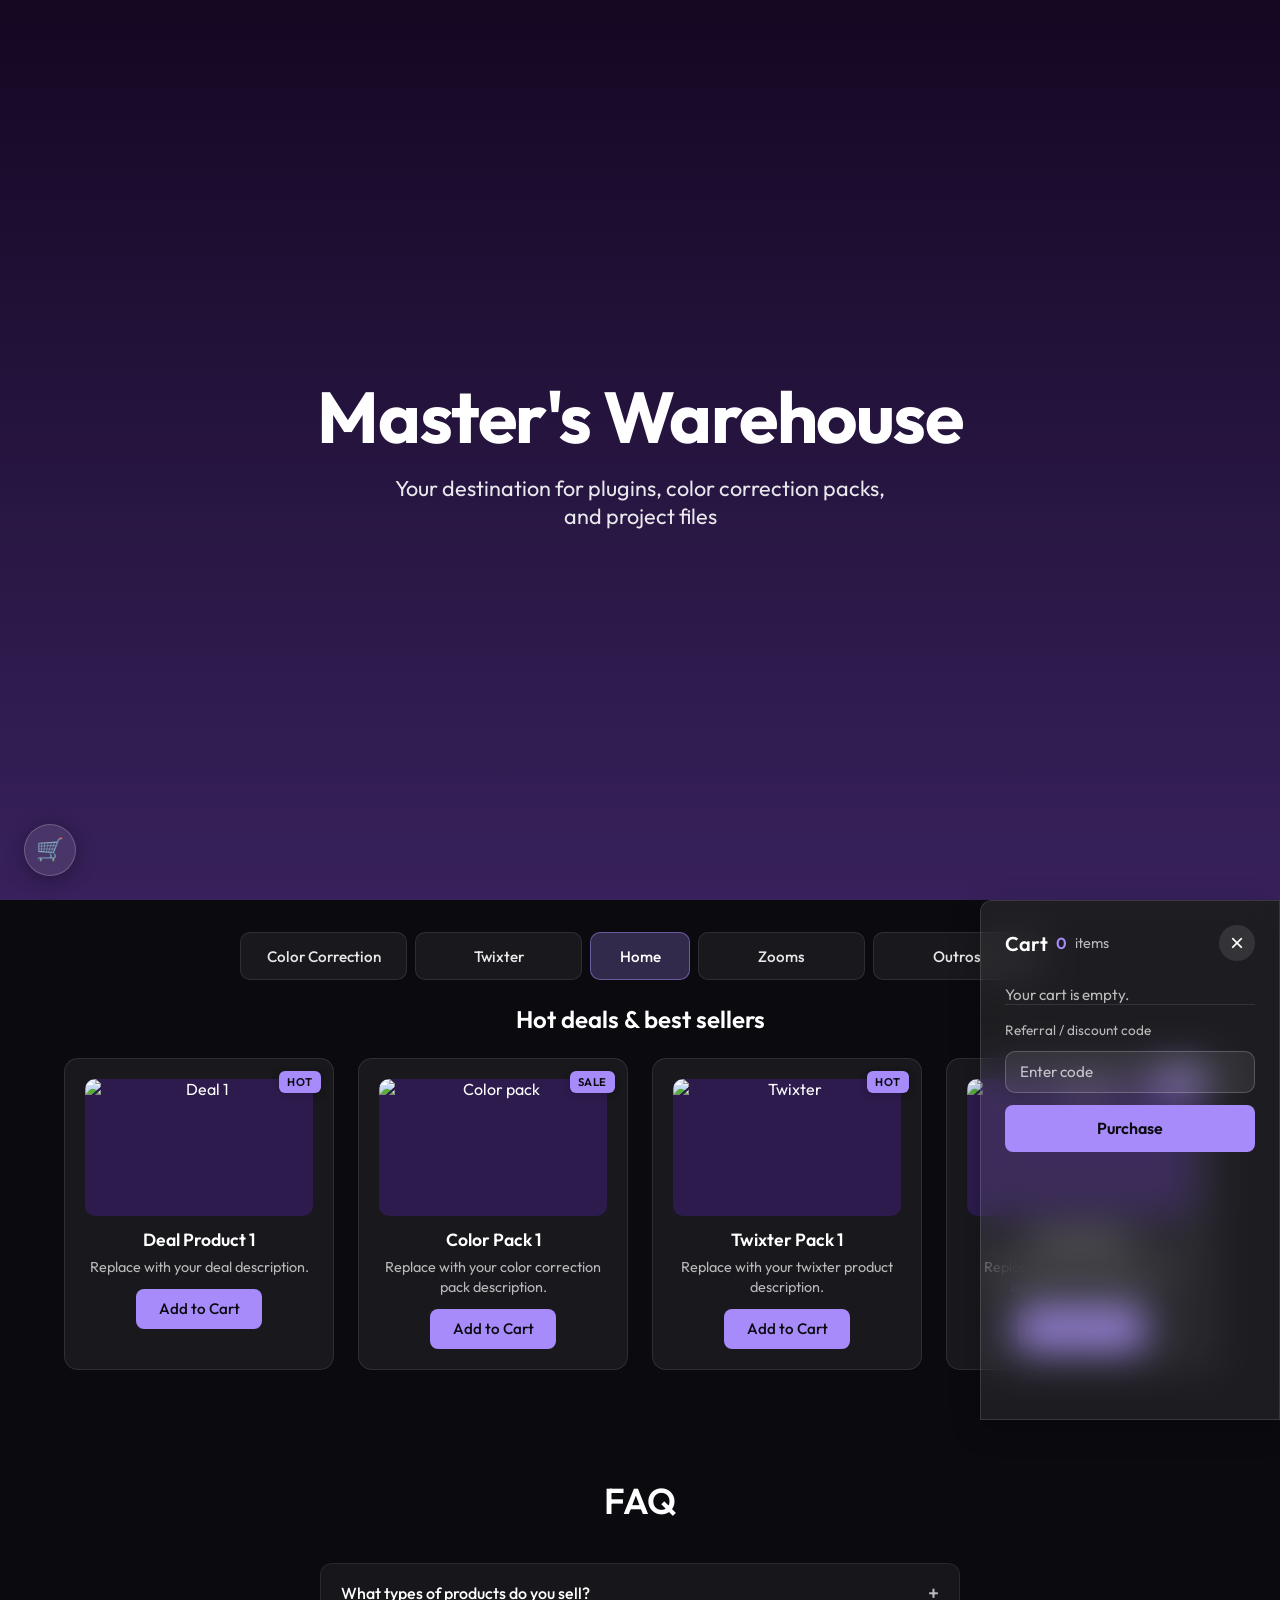
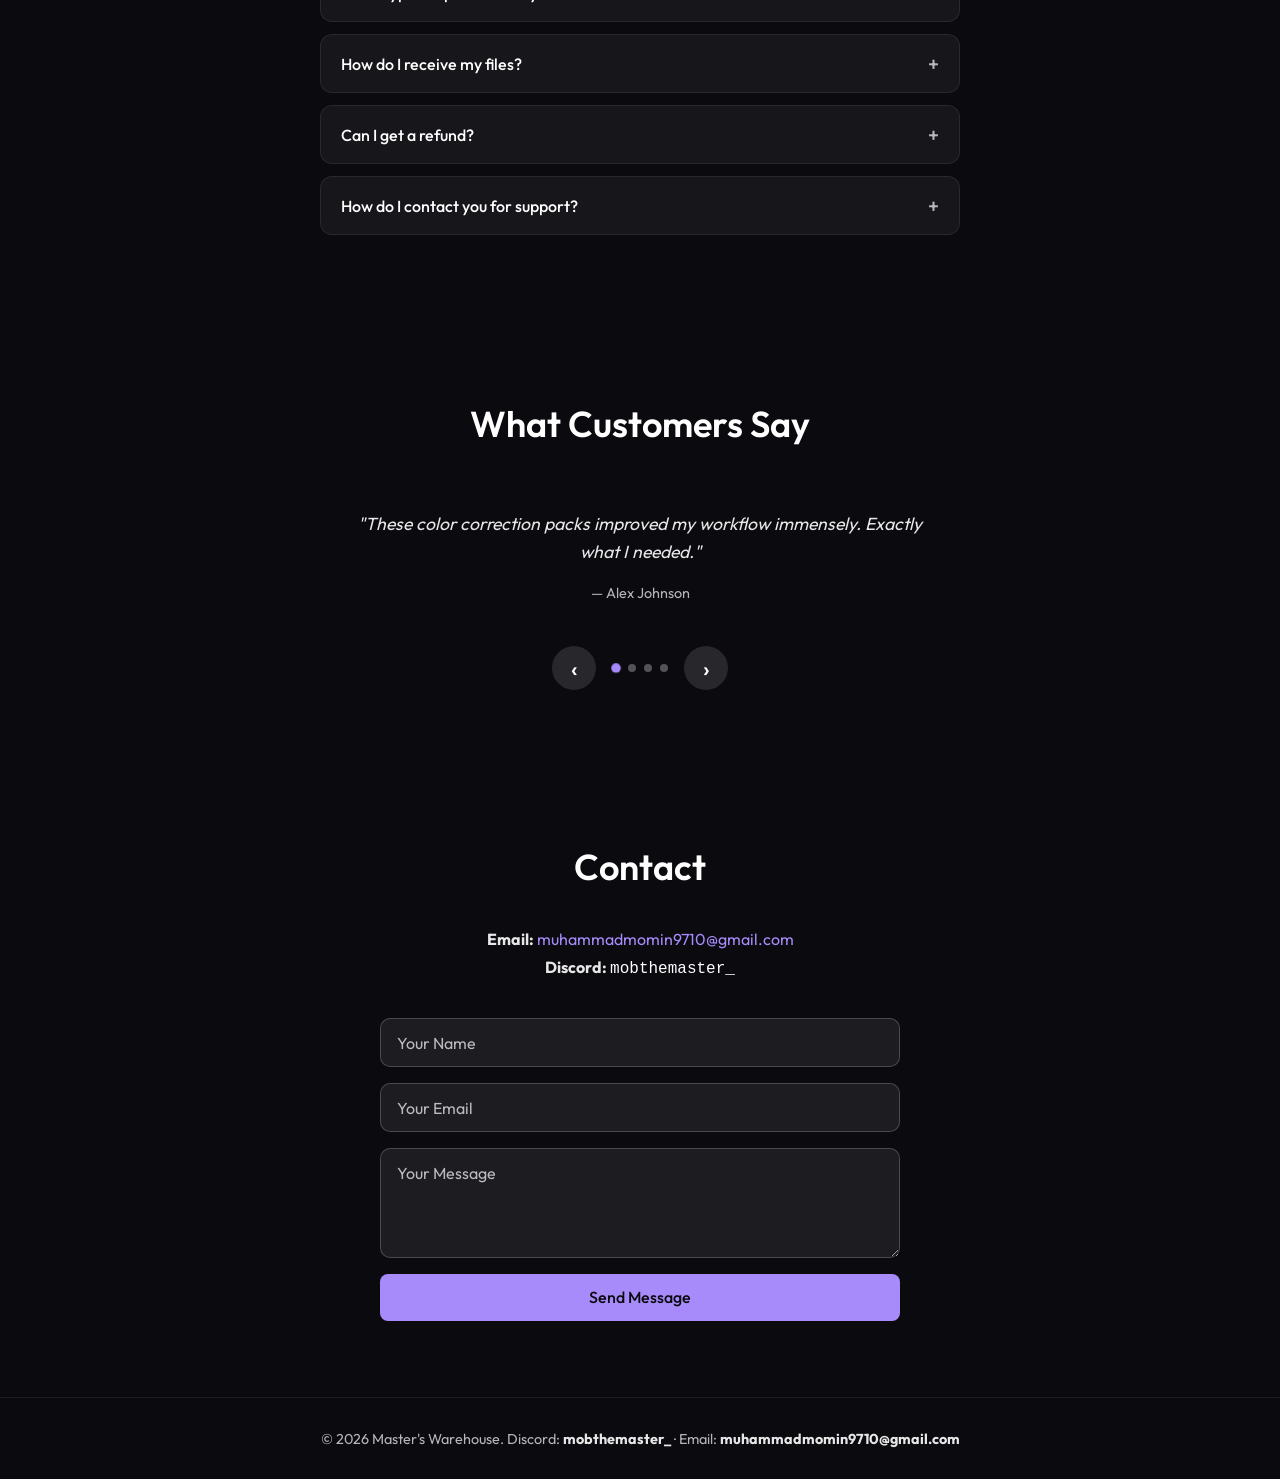
==== index.html @ 164a516c "Add files via upload" ====
<!DOCTYPE html>
<html lang="en">
<head>
    <meta charset="UTF-8">
    <meta name="viewport" content="width=device-width, initial-scale=1.0">
    <title>Master's Warehouse — Plugins, Color Packs & Project Files</title>
    <link rel="stylesheet" href="style.css">
    <link rel="preconnect" href="https://fonts.googleapis.com">
    <link rel="preconnect" href="https://fonts.gstatic.com" crossorigin>
    <link href="https://fonts.googleapis.com/css2?family=Outfit:wght@300;400;500;600;700&display=swap" rel="stylesheet">
</head>
<body>
    <!-- Animated gradient background (full page, behind all content) -->
    <div class="gradient-bg" aria-hidden="true"></div>

    <!-- HERO SECTION - Full-width, video behind text overlay -->
    <header class="hero" id="hero">
        <video class="hero-video" autoplay muted loop playsinline>
            <source src="videos/hero-video.mp4" type="video/mp4">
        </video>
        <div class="hero-overlay-bg" aria-hidden="true"></div>
        <div class="hero-overlay">
            <h1 class="hero-title">Master's Warehouse</h1>
            <p class="hero-subtitle">Your destination for plugins, color correction packs, and project files</p>
        </div>
    </header>

    <main class="main-content">
        <!-- TOP NAV: Home (center), Color Correction, Twixter, Zooms, Outros -->
        <nav class="category-nav section" id="products" aria-label="Product categories">
            <div class="category-nav-inner">
                <button type="button" class="category-tab" data-panel="color-correction">Color Correction</button>
                <button type="button" class="category-tab" data-panel="twixter">Twixter</button>
                <button type="button" class="category-tab category-tab-home is-active" data-panel="home">Home</button>
                <button type="button" class="category-tab" data-panel="zooms">Zooms</button>
                <button type="button" class="category-tab" data-panel="outros">Outros</button>
            </div>
        </nav>

        <!-- CONTENT PANELS: one visible at a time -->
        <div class="content-panels section">
            <!-- Home: mixed deals / hot sale from all categories -->
            <div class="panel panel-home is-active" id="panel-home" role="tabpanel">
                <h2 class="panel-heading">Hot deals & best sellers</h2>
                <div class="product-grid product-grid-home">
                    <article class="product-card product-card-hot">
                        <span class="hot-badge">Hot</span>
                        <div class="product-image-wrap">
                            <img src="https://placehold.co/400x240/2d1b4e/ffffff?text=Deal+1" alt="Deal 1" loading="lazy">
                        </div>
                        <h3>Deal Product 1</h3>
                        <p class="product-desc">Replace with your deal description.</p>
                        <span class="product-tooltip">Replace with your deal description.</span>
                        <button type="button" class="btn btn-cart" data-product-name="Deal Product 1">Add to Cart</button>
                    </article>
                    <article class="product-card product-card-hot">
                        <span class="hot-badge">Sale</span>
                        <div class="product-image-wrap">
                            <img src="https://placehold.co/400x240/2d1b4e/ffffff?text=CC+Pick" alt="Color pack" loading="lazy">
                        </div>
                        <h3>Color Pack 1</h3>
                        <p class="product-desc">Replace with your color correction pack description.</p>
                        <span class="product-tooltip">Replace with your color correction pack description.</span>
                        <button type="button" class="btn btn-cart" data-product-name="Color Pack 1">Add to Cart</button>
                    </article>
                    <article class="product-card product-card-hot">
                        <span class="hot-badge">Hot</span>
                        <div class="product-image-wrap">
                            <img src="https://placehold.co/400x240/2d1b4e/ffffff?text=Twixter+Pick" alt="Twixter" loading="lazy">
                        </div>
                        <h3>Twixter Pack 1</h3>
                        <p class="product-desc">Replace with your twixter product description.</p>
                        <span class="product-tooltip">Replace with your twixter product description.</span>
                        <button type="button" class="btn btn-cart" data-product-name="Twixter Pack 1">Add to Cart</button>
                    </article>
                    <article class="product-card product-card-hot">
                        <span class="hot-badge">Sale</span>
                        <div class="product-image-wrap">
                            <img src="https://placehold.co/400x240/2d1b4e/ffffff?text=Zoom+Pick" alt="Zoom" loading="lazy">
                        </div>
                        <h3>Zoom Pack 1</h3>
                        <p class="product-desc">Replace with your zoom or text animation description.</p>
                        <span class="product-tooltip">Replace with your zoom or text animation description.</span>
                        <button type="button" class="btn btn-cart" data-product-name="Zoom Pack 1">Add to Cart</button>
                    </article>
                </div>
            </div>
            <!-- Color Correction -->
            <div class="panel panel-color-correction" id="panel-color-correction" role="tabpanel">
                <h2 class="panel-heading">Color Correction</h2>
                <div class="product-grid">
                    <article class="product-card">
                        <div class="product-image-wrap">
                            <img src="https://placehold.co/400x240/2d1b4e/ffffff?text=CC+1" alt="Color correction 1" loading="lazy">
                        </div>
                        <h3>Color Pack 1</h3>
                        <p class="product-desc">Replace with your color correction pack description.</p>
                        <span class="product-tooltip">Replace with your color correction pack description.</span>
                        <button type="button" class="btn btn-cart" data-product-name="Color Pack 1">Add to Cart</button>
                    </article>
                    <article class="product-card">
                        <div class="product-image-wrap">
                            <img src="https://placehold.co/400x240/2d1b4e/ffffff?text=CC+2" alt="Color correction 2" loading="lazy">
                        </div>
                        <h3>Color Pack 2</h3>
                        <p class="product-desc">Replace with your color correction pack description.</p>
                        <span class="product-tooltip">Replace with your color correction pack description.</span>
                        <button type="button" class="btn btn-cart" data-product-name="Color Pack 2">Add to Cart</button>
                    </article>
                    <article class="product-card">
                        <div class="product-image-wrap">
                            <img src="https://placehold.co/400x240/2d1b4e/ffffff?text=CC+3" alt="Color correction 3" loading="lazy">
                        </div>
                        <h3>Color Pack 3</h3>
                        <p class="product-desc">Replace with your color correction pack description.</p>
                        <span class="product-tooltip">Replace with your color correction pack description.</span>
                        <button type="button" class="btn btn-cart" data-product-name="Color Pack 3">Add to Cart</button>
                    </article>
                </div>
            </div>
            <!-- Twixter -->
            <div class="panel panel-twixter" id="panel-twixter" role="tabpanel">
                <h2 class="panel-heading">Twixter</h2>
                <div class="product-grid">
                    <article class="product-card">
                        <div class="product-image-wrap">
                            <img src="https://placehold.co/400x240/2d1b4e/ffffff?text=Twixter+1" alt="Twixter 1" loading="lazy">
                        </div>
                        <h3>Twixter Pack 1</h3>
                        <p class="product-desc">Replace with your twixter product description.</p>
                        <span class="product-tooltip">Replace with your twixter product description.</span>
                        <button type="button" class="btn btn-cart" data-product-name="Twixter Pack 1">Add to Cart</button>
                    </article>
                    <article class="product-card">
                        <div class="product-image-wrap">
                            <img src="https://placehold.co/400x240/2d1b4e/ffffff?text=Twixter+2" alt="Twixter 2" loading="lazy">
                        </div>
                        <h3>Twixter Pack 2</h3>
                        <p class="product-desc">Replace with your twixter product description.</p>
                        <span class="product-tooltip">Replace with your twixter product description.</span>
                        <button type="button" class="btn btn-cart" data-product-name="Twixter Pack 2">Add to Cart</button>
                    </article>
                    <article class="product-card">
                        <div class="product-image-wrap">
                            <img src="https://placehold.co/400x240/2d1b4e/ffffff?text=Twixter+3" alt="Twixter 3" loading="lazy">
                        </div>
                        <h3>Twixter Pack 3</h3>
                        <p class="product-desc">Replace with your twixter product description.</p>
                        <span class="product-tooltip">Replace with your twixter product description.</span>
                        <button type="button" class="btn btn-cart" data-product-name="Twixter Pack 3">Add to Cart</button>
                    </article>
                </div>
            </div>
            <!-- Zooms only -->
            <div class="panel panel-zooms" id="panel-zooms" role="tabpanel">
                <h2 class="panel-heading">Zooms</h2>
                <div class="product-grid">
                    <article class="product-card">
                        <div class="product-image-wrap">
                            <img src="https://placehold.co/400x240/2d1b4e/ffffff?text=Zoom+1" alt="Zoom 1" loading="lazy">
                        </div>
                        <h3>Zoom Pack 1</h3>
                        <p class="product-desc">Replace with your zoom product description.</p>
                        <span class="product-tooltip">Replace with your zoom product description.</span>
                        <button type="button" class="btn btn-cart" data-product-name="Zoom Pack 1">Add to Cart</button>
                    </article>
                    <article class="product-card">
                        <div class="product-image-wrap">
                            <img src="https://placehold.co/400x240/2d1b4e/ffffff?text=Zoom+2" alt="Zoom 2" loading="lazy">
                        </div>
                        <h3>Zoom Pack 2</h3>
                        <p class="product-desc">Replace with your zoom product description.</p>
                        <span class="product-tooltip">Replace with your zoom product description.</span>
                        <button type="button" class="btn btn-cart" data-product-name="Zoom Pack 2">Add to Cart</button>
                    </article>
                </div>
            </div>
            <!-- Text: text-related products/effects only -->
            <div class="panel panel-text" id="panel-text" role="tabpanel">
                <h2 class="panel-heading">Text</h2>
                <div class="product-grid">
                    <article class="product-card">
                        <div class="product-image-wrap">
                            <img src="https://placehold.co/400x240/2d1b4e/ffffff?text=Text+Anim" alt="Text animation" loading="lazy">
                        </div>
                        <h3>Text Animation Pack</h3>
                        <p class="product-desc">Replace with your text effects description.</p>
                        <span class="product-tooltip">Replace with your text effects description.</span>
                        <button type="button" class="btn btn-cart" data-product-name="Text Animation Pack">Add to Cart</button>
                    </article>
                    <article class="product-card">
                        <div class="product-image-wrap">
                            <img src="https://placehold.co/400x240/2d1b4e/ffffff?text=Title+Presets" alt="Title presets" loading="lazy">
                        </div>
                        <h3>Title Presets</h3>
                        <p class="product-desc">Replace with your text/title product description.</p>
                        <span class="product-tooltip">Replace with your text/title product description.</span>
                        <button type="button" class="btn btn-cart" data-product-name="Title Presets">Add to Cart</button>
                    </article>
                </div>
            </div>
            <!-- Outros: sub-tabs Plugins | Scripts -->
            <div class="panel panel-outros" id="panel-outros" role="tabpanel">
                <h2 class="panel-heading">Outros</h2>
                <nav class="outros-nav" aria-label="Outros categories">
                    <button type="button" class="outros-tab is-active" data-outros-panel="plugins">Plugins</button>
                    <button type="button" class="outros-tab" data-outros-panel="scripts">Scripts</button>
                </nav>
                <div class="outros-content">
                    <div class="outros-subpanel is-active" id="outros-plugins">
                        <div class="product-grid">
                            <article class="product-card">
                                <div class="product-image-wrap">
                                    <img src="https://placehold.co/400x240/2d1b4e/ffffff?text=Plugin+1" alt="Plugin 1" loading="lazy">
                                </div>
                                <h3>Plugin Placeholder 1</h3>
                                <p class="product-desc">Replace with your plugin description.</p>
                                <span class="product-tooltip">Replace with your plugin description.</span>
                                <button type="button" class="btn btn-cart" data-product-name="Plugin Placeholder 1">Add to Cart</button>
                            </article>
                            <article class="product-card">
                                <div class="product-image-wrap">
                                    <img src="https://placehold.co/400x240/2d1b4e/ffffff?text=Plugin+2" alt="Plugin 2" loading="lazy">
                                </div>
                                <h3>Plugin Placeholder 2</h3>
                                <p class="product-desc">Replace with your plugin description.</p>
                                <span class="product-tooltip">Replace with your plugin description.</span>
                                <button type="button" class="btn btn-cart" data-product-name="Plugin Placeholder 2">Add to Cart</button>
                            </article>
                        </div>
                    </div>
                    <div class="outros-subpanel" id="outros-scripts">
                        <div class="product-grid">
                            <article class="product-card">
                                <div class="product-image-wrap">
                                    <img src="https://placehold.co/400x240/2d1b4e/ffffff?text=Script+1" alt="Script 1" loading="lazy">
                                </div>
                                <h3>Script Placeholder 1</h3>
                                <p class="product-desc">Replace with your script description.</p>
                                <span class="product-tooltip">Replace with your script description.</span>
                                <button type="button" class="btn btn-cart" data-product-name="Script Placeholder 1">Add to Cart</button>
                            </article>
                            <article class="product-card">
                                <div class="product-image-wrap">
                                    <img src="https://placehold.co/400x240/2d1b4e/ffffff?text=Script+2" alt="Script 2" loading="lazy">
                                </div>
                                <h3>Script Placeholder 2</h3>
                                <p class="product-desc">Replace with your script description.</p>
                                <span class="product-tooltip">Replace with your script description.</span>
                                <button type="button" class="btn btn-cart" data-product-name="Script Placeholder 2">Add to Cart</button>
                            </article>
                        </div>
                    </div>
                </div>
            </div>
        </div>

        <!-- FAQ SECTION -->
        <section class="faq section" id="faq">
            <h2 class="section-title">FAQ</h2>
            <div class="faq-list">
                <details class="faq-item">
                    <summary>What types of products do you sell?</summary>
                    <p>We sell After Effects plugins, color correction packs, twixters, zooms, text animations, and project files.</p>
                </details>
                <details class="faq-item">
                    <summary>How do I receive my files?</summary>
                    <p>Files are available for instant download after checkout. You'll receive a link and can re-download anytime.</p>
                </details>
                <details class="faq-item">
                    <summary>Can I get a refund?</summary>
                    <p>Refunds are considered on a case-by-case basis if there is a genuine problem with the product. Contact us to apply.</p>
                </details>
                <details class="faq-item">
                    <summary>How do I contact you for support?</summary>
                    <p>Email <strong>muhammadmomin9710@gmail.com</strong> or message on Discord: <strong>mobthemaster_</strong></p>
                </details>
            </div>
        </section>

        <!-- REVIEWS SECTION (3–4 reviews) -->
        <section class="reviews section" id="reviews">
            <h2 class="section-title">What Customers Say</h2>
            <div class="review-slider-wrap">
                <div class="review-slider">
                    <div class="review-item active">
                        <p class="review-text">"These color correction packs improved my workflow immensely. Exactly what I needed."</p>
                        <span class="review-author">— Alex Johnson</span>
                    </div>
                    <div class="review-item">
                        <p class="review-text">"Plugins are easy to use and feel professional. Great value."</p>
                        <span class="review-author">— Sarah Lee</span>
                    </div>
                    <div class="review-item">
                        <p class="review-text">"Quick download and excellent support when I had a question."</p>
                        <span class="review-author">— Emma Patel</span>
                    </div>
                    <div class="review-item">
                        <p class="review-text">"Best digital packs I've ever bought. Will buy again."</p>
                        <span class="review-author">— Liam Garcia</span>
                    </div>
                </div>
                <div class="review-controls">
                    <button type="button" class="btn btn-nav" id="review-prev" aria-label="Previous review">‹</button>
                    <span class="review-dots" id="review-dots"></span>
                    <button type="button" class="btn btn-nav" id="review-next" aria-label="Next review">›</button>
                </div>
            </div>
        </section>

        <!-- CONTACT SECTION -->
        <section class="contact section" id="contact">
            <h2 class="section-title">Contact</h2>
            <div class="contact-content">
                <div class="contact-info">
                    <p><strong>Email:</strong> <a href="mailto:muhammadmomin9710@gmail.com">muhammadmomin9710@gmail.com</a></p>
                    <p><strong>Discord:</strong> <span class="discord-handle">mobthemaster_</span></p>
                </div>
                <form class="contact-form" action="#" method="post" aria-label="Contact form">
                    <input type="text" name="name" placeholder="Your Name" required>
                    <input type="email" name="email" placeholder="Your Email" required>
                    <textarea name="message" placeholder="Your Message" rows="4" required></textarea>
                    <button type="submit" class="btn btn-submit">Send Message</button>
                </form>
            </div>
        </section>
    </main>

    <footer class="site-footer">
        <p>© 2026 Master's Warehouse. Discord: <strong>mobthemaster_</strong> · Email: <strong>muhammadmomin9710@gmail.com</strong></p>
    </footer>

    <!-- FLOATING CART BUTTON (bottom-left, opens cart anytime) -->
    <button type="button" class="cart-float-btn" id="cart-float-btn" aria-label="Open cart">
        <span class="cart-float-icon" aria-hidden="true">🛒</span>
        <span class="cart-float-count" id="cart-float-count">0</span>
    </button>

    <!-- CART POPUP (hidden by default; opens via Add to Cart or floating button) -->
    <div class="cart-backdrop" id="cart-backdrop" aria-hidden="true"></div>
    <aside class="cart-sidebar glass-panel" id="cart-sidebar" aria-label="Shopping cart">
        <div class="cart-header">
            <h3 class="cart-title">Cart</h3>
            <span class="cart-count" id="cart-count">0</span><span class="cart-count-label"> items</span>
            <button type="button" class="cart-close btn-close" id="cart-close" aria-label="Close cart">×</button>
        </div>
        <ul class="cart-items" id="cart-items"></ul>
        <p class="cart-empty" id="cart-empty">Your cart is empty.</p>
        <div class="cart-footer">
            <label class="cart-discount-label" for="cart-discount">Referral / discount code</label>
            <input type="text" id="cart-discount" class="cart-discount-input" placeholder="Enter code">
            <button type="button" class="btn btn-purchase" id="cart-purchase">Purchase</button>
        </div>
    </aside>

    <script src="script.js"></script>
</body>
</html>
---- style.css ----
/* ============================================
   MASTER'S WAREHOUSE — Styles
   ============================================ */

:root {
    --purple-deep: #1a0a2e;
    --purple-mid: #2d1b4e;
    --purple-light: #4a2c7a;
    --black: #0a0a0f;
    --white: #ffffff;
    --white-90: rgba(255, 255, 255, 0.9);
    --white-70: rgba(255, 255, 255, 0.7);
    --accent: #a78bfa;
    --font: 'Outfit', -apple-system, BlinkMacSystemFont, sans-serif;
    --section-padding: clamp(3rem, 6vw, 5rem);
    --max-width: 1200px;
    --cart-width: 300px;
}

/* Reset & base */
*, *::before, *::after {
    margin: 0;
    padding: 0;
    box-sizing: border-box;
}

html {
    scroll-behavior: smooth;
}

body {
    font-family: var(--font);
    color: var(--white);
    background: var(--black);
    min-height: 100vh;
    overflow-x: hidden;
    position: relative;
}

/* ============================================
   FULL-PAGE ANIMATED GRADIENT (purple → black, bottom to top)
   ============================================ */
.gradient-bg {
    position: fixed;
    inset: 0;
    z-index: -2;
    background: linear-gradient(
        0deg,
        var(--black) 0%,
        var(--purple-deep) 25%,
        var(--purple-mid) 50%,
        var(--purple-light) 75%,
        var(--purple-deep) 100%
    );
    background-size: 100% 400%;
    animation: gradientMove 15s ease-in-out infinite;
}

@keyframes gradientMove {
    0%, 100% { background-position: 0% 100%; }
    50%      { background-position: 0% 0%; }
}

/* ============================================
   HERO — Full-width, video behind text overlay
   ============================================ */
.hero {
    position: relative;
    width: 100%;
    min-height: 100vh;
    display: flex;
    align-items: center;
    justify-content: center;
    overflow: hidden;
}

.hero-video {
    position: absolute;
    inset: 0;
    width: 100%;
    height: 100%;
    object-fit: cover;
    z-index: 0;
}

/* Light overlay so video stays visible; does not use glass */
.hero-overlay-bg {
    position: absolute;
    inset: 0;
    background: rgba(0, 0, 0, 0.25);
    z-index: 1;
}

/* Overlay text only — no glass effect */
.hero-overlay {
    position: relative;
    z-index: 2;
    text-align: center;
    padding: 2rem 2.5rem;
    max-width: 90vw;
}

/* Apple-style glass / frosted (cart only, not hero) */
.glass-panel {
    background: rgba(255, 255, 255, 0.08);
    backdrop-filter: blur(20px);
    -webkit-backdrop-filter: blur(20px);
    border: 1px solid rgba(255, 255, 255, 0.12);
    border-radius: 16px;
    box-shadow: 0 8px 32px rgba(0, 0, 0, 0.2);
}

.hero-title {
    font-size: clamp(2.5rem, 8vw, 4.5rem);
    font-weight: 700;
    color: var(--white);
    letter-spacing: -0.02em;
    margin-bottom: 0.75rem;
    opacity: 0;
    animation: fadeInUp 1s ease forwards 0.2s;
    animation-fill-mode: both;
}

.hero-subtitle {
    font-size: clamp(1rem, 2.5vw, 1.35rem);
    color: var(--white-90);
    font-weight: 400;
    max-width: 520px;
    margin: 0 auto;
    opacity: 0;
    animation: fadeInUp 1s ease forwards 0.5s;
    animation-fill-mode: both;
}

@keyframes fadeInUp {
    from {
        opacity: 0;
        transform: translateY(24px);
    }
    to {
        opacity: 1;
        transform: translateY(0);
    }
}

/* ============================================
   MAIN CONTENT (space for cart on right)
   ============================================ */
.main-content {
    position: relative;
    z-index: 0;
}

/* ============================================
   SECTIONS (shared)
   ============================================ */
.section {
    padding: var(--section-padding) 1.5rem;
    max-width: var(--max-width);
    margin: 0 auto;
}

.section-title {
    font-size: clamp(1.75rem, 4vw, 2.25rem);
    font-weight: 600;
    color: var(--white);
    text-align: center;
    margin-bottom: 2.5rem;
    opacity: 0;
    transform: translateY(20px);
}

.section-title.visible {
    animation: fadeInUp 0.7s ease forwards;
}

/* ============================================
   TOP NAV — Clickable category panels (Home center)
   ============================================ */
.category-nav {
    padding-top: 2rem;
    padding-bottom: 0;
}

.category-nav-inner {
    display: flex;
    flex-wrap: wrap;
    justify-content: center;
    align-items: center;
    gap: 0.5rem;
    max-width: 800px;
    margin: 0 auto;
}

.category-tab {
    flex: 1;
    min-width: 120px;
    padding: 0.85rem 1.25rem;
    font-family: var(--font);
    font-size: 0.95rem;
    font-weight: 500;
    color: var(--white-90);
    background: rgba(255, 255, 255, 0.06);
    border: 1px solid rgba(255, 255, 255, 0.1);
    border-radius: 10px;
    cursor: pointer;
    transition: background 0.25s ease, border-color 0.25s ease, color 0.25s ease, transform 0.2s ease;
}

.category-tab:hover {
    background: rgba(255, 255, 255, 0.1);
    border-color: rgba(255, 255, 255, 0.18);
    color: var(--white);
}

.category-tab.is-active {
    background: rgba(167, 139, 250, 0.25);
    border-color: rgba(167, 139, 250, 0.5);
    color: var(--white);
}

.category-tab-home {
    flex: 0 0 auto;
    min-width: 100px;
}

/* ============================================
   CONTENT PANELS — One visible at a time, slide/fade
   ============================================ */
.content-panels {
    padding-top: 1.5rem;
    padding-bottom: 2rem;
    min-height: 320px;
}

.panel {
    display: none;
    animation: panelFadeIn 0.35s ease forwards;
}

.panel.is-active {
    display: block;
}

@keyframes panelFadeIn {
    from {
        opacity: 0;
        transform: translateY(8px);
    }
    to {
        opacity: 1;
        transform: translateY(0);
    }
}

.panel-heading {
    font-size: clamp(1.25rem, 3vw, 1.5rem);
    font-weight: 600;
    color: var(--white);
    text-align: center;
    margin-bottom: 1.5rem;
}

/* Home panel: hot sale badges */
.product-card-hot {
    position: relative;
}

.hot-badge {
    position: absolute;
    top: 0.75rem;
    right: 0.75rem;
    z-index: 2;
    padding: 0.25rem 0.5rem;
    font-size: 0.7rem;
    font-weight: 600;
    text-transform: uppercase;
    letter-spacing: 0.05em;
    color: var(--black);
    background: var(--accent);
    border-radius: 6px;
    box-shadow: 0 2px 8px rgba(0, 0, 0, 0.2);
}

/* ============================================
   PRODUCT GRID & CARDS
   ============================================ */
.product-grid {
    display: grid;
    grid-template-columns: repeat(auto-fill, minmax(260px, 1fr));
    gap: 1.5rem;
    justify-items: center;
}

.product-card {
    position: relative;
    background: rgba(255, 255, 255, 0.06);
    border: 1px solid rgba(255, 255, 255, 0.1);
    border-radius: 14px;
    padding: 1.25rem;
    max-width: 320px;
    width: 100%;
    text-align: center;
    backdrop-filter: blur(10px);
    transition: transform 0.25s ease, border-color 0.25s ease, box-shadow 0.25s ease;
}

.product-card:hover {
    transform: translateY(-4px);
    border-color: rgba(167, 139, 250, 0.4);
    box-shadow: 0 12px 32px rgba(0, 0, 0, 0.25);
}

.product-card .product-tooltip {
    position: absolute;
    left: 50%;
    bottom: 100%;
    transform: translateX(-50%) translateY(-8px);
    margin-bottom: 6px;
    padding: 0.5rem 0.75rem;
    max-width: 280px;
    font-size: 0.85rem;
    color: var(--white);
    background: rgba(0, 0, 0, 0.85);
    border: 1px solid rgba(255, 255, 255, 0.15);
    border-radius: 8px;
    white-space: normal;
    opacity: 0;
    visibility: hidden;
    pointer-events: none;
    z-index: 5;
    transition: opacity 0.2s ease, visibility 0.2s ease, transform 0.2s ease;
    box-shadow: 0 4px 16px rgba(0, 0, 0, 0.4);
}

.product-card:hover .product-tooltip {
    opacity: 1;
    visibility: visible;
    transform: translateX(-50%) translateY(0);
}

.product-image-wrap {
    border-radius: 10px;
    overflow: hidden;
    margin-bottom: 0.75rem;
    aspect-ratio: 400 / 240;
    background: var(--purple-mid);
}

.product-card img {
    width: 100%;
    height: 100%;
    object-fit: cover;
    display: block;
}

.product-card h3 {
    font-size: 1.1rem;
    font-weight: 600;
    color: var(--white);
    margin-bottom: 0.35rem;
}

.product-card .product-desc,
.product-card p {
    font-size: 0.9rem;
    color: var(--white-70);
    line-height: 1.4;
    margin-bottom: 0.75rem;
}

.btn {
    font-family: var(--font);
    font-weight: 500;
    cursor: pointer;
    border: none;
    border-radius: 8px;
    transition: transform 0.2s ease, background 0.2s ease;
}

.btn:active {
    transform: scale(0.98);
}

.btn-cart {
    padding: 0.65rem 1.4rem;
    font-size: 0.95rem;
    background: var(--accent);
    color: var(--black);
}

.btn-cart:hover {
    background: #c4b5fd;
}

/* ============================================
   FLOATING CART BUTTON (bottom-left)
   ============================================ */
.cart-float-btn {
    position: fixed;
    bottom: 1.5rem;
    left: 1.5rem;
    z-index: 98;
    width: 52px;
    height: 52px;
    border-radius: 50%;
    border: 1px solid rgba(255, 255, 255, 0.2);
    background: rgba(255, 255, 255, 0.1);
    backdrop-filter: blur(10px);
    color: var(--white);
    cursor: pointer;
    display: flex;
    align-items: center;
    justify-content: center;
    box-shadow: 0 4px 20px rgba(0, 0, 0, 0.3);
    transition: transform 0.2s ease, background 0.2s ease, border-color 0.2s ease, box-shadow 0.2s ease;
}

.cart-float-btn:hover {
    background: rgba(167, 139, 250, 0.35);
    border-color: rgba(167, 139, 250, 0.5);
    transform: scale(1.08);
    box-shadow: 0 6px 24px rgba(0, 0, 0, 0.35);
}

.cart-float-btn:active {
    transform: scale(0.98);
}

.cart-float-icon {
    font-size: 1.4rem;
    line-height: 1;
}

.cart-float-count {
    position: absolute;
    top: -4px;
    right: -4px;
    min-width: 20px;
    height: 20px;
    padding: 0 6px;
    font-size: 0.75rem;
    font-weight: 600;
    color: var(--black);
    background: var(--accent);
    border-radius: 10px;
    display: flex;
    align-items: center;
    justify-content: center;
}

.cart-float-btn:not(.has-items) .cart-float-count {
    display: none;
}

/* ============================================
   CART POPUP (hidden by default, smooth open/close)
   ============================================ */
.cart-backdrop {
    position: fixed;
    inset: 0;
    background: rgba(0, 0, 0, 0.4);
    z-index: 99;
    opacity: 0;
    visibility: hidden;
    transition: opacity 0.3s ease, visibility 0.3s ease;
}

.cart-backdrop.is-open {
    opacity: 1;
    visibility: visible;
}

.cart-sidebar {
    position: fixed;
    right: 0;
    bottom: 0;
    top: auto;
    width: min(var(--cart-width), 100vw);
    max-width: 360px;
    height: 85vh;
    max-height: 520px;
    z-index: 100;
    display: flex;
    flex-direction: column;
    padding: 1.5rem;
    overflow: hidden;
    border-radius: 12px 0 0 0;
    transform: translateY(100%);
    transition: transform 0.35s cubic-bezier(0.4, 0, 0.2, 1), box-shadow 0.35s ease;
}

.cart-sidebar.is-open {
    transform: translateY(0);
    box-shadow: 0 -8px 32px rgba(0, 0, 0, 0.35);
}

.cart-header {
    display: flex;
    align-items: center;
    gap: 0.5rem;
    margin-bottom: 1rem;
    flex-shrink: 0;
}

.cart-title {
    font-size: 1.25rem;
    font-weight: 600;
    color: var(--white);
}

.cart-count {
    font-size: 1rem;
    font-weight: 600;
    color: var(--accent);
}

.cart-count-label {
    font-size: 0.9rem;
    color: var(--white-70);
}

.cart-close {
    margin-left: auto;
    width: 36px;
    height: 36px;
    border-radius: 50%;
    background: rgba(255, 255, 255, 0.1);
    color: var(--white);
    font-size: 1.5rem;
    line-height: 1;
    display: flex;
    align-items: center;
    justify-content: center;
    cursor: pointer;
    border: none;
    transition: background 0.2s ease, transform 0.2s ease;
}

.cart-close:hover {
    background: rgba(255, 255, 255, 0.2);
    transform: scale(1.05);
}

.cart-items {
    list-style: none;
    flex: 1;
    overflow-y: auto;
    margin-bottom: 1rem;
    min-height: 0;
}

.cart-item {
    display: flex;
    gap: 0.75rem;
    align-items: flex-start;
    padding: 0.75rem 0;
    border-bottom: 1px solid rgba(255, 255, 255, 0.08);
    transition: opacity 0.2s ease;
}

.cart-item-thumb {
    flex-shrink: 0;
    width: 56px;
    height: 56px;
    border-radius: 8px;
    overflow: hidden;
    background: var(--purple-mid);
}

.cart-item-thumb img {
    width: 100%;
    height: 100%;
    object-fit: cover;
}

.cart-item-body {
    flex: 1;
    min-width: 0;
}

.cart-item-name {
    font-size: 0.95rem;
    font-weight: 500;
    color: var(--white);
    margin-bottom: 0.2rem;
}

.cart-item-desc {
    font-size: 0.8rem;
    color: var(--white-70);
    line-height: 1.35;
}

.cart-item-remove {
    flex-shrink: 0;
    width: 28px;
    height: 28px;
    border-radius: 50%;
    border: none;
    background: rgba(255, 255, 255, 0.1);
    color: var(--white-70);
    font-size: 1.1rem;
    line-height: 1;
    cursor: pointer;
    display: flex;
    align-items: center;
    justify-content: center;
    transition: background 0.2s ease, color 0.2s ease, transform 0.2s ease;
}

.cart-item-remove:hover {
    background: rgba(255, 100, 100, 0.3);
    color: var(--white);
    transform: scale(1.08);
}

.cart-empty {
    color: var(--white-70);
    font-size: 0.95rem;
    margin-top: 0.5rem;
}

.cart-sidebar:not(.has-items) .cart-items {
    display: none;
}

.cart-sidebar.has-items .cart-empty {
    display: none;
}

.cart-footer {
    flex-shrink: 0;
    padding-top: 1rem;
    border-top: 1px solid rgba(255, 255, 255, 0.1);
    display: flex;
    flex-direction: column;
    gap: 0.75rem;
}

.cart-discount-label {
    font-size: 0.85rem;
    color: var(--white-70);
}

.cart-discount-input {
    font-family: var(--font);
    padding: 0.65rem 0.85rem;
    border-radius: 10px;
    border: 1px solid rgba(255, 255, 255, 0.2);
    background: rgba(255, 255, 255, 0.08);
    color: var(--white);
    font-size: 0.95rem;
}

.cart-discount-input::placeholder {
    color: var(--white-70);
}

.cart-discount-input:focus {
    outline: none;
    border-color: var(--accent);
}

.btn-purchase {
    padding: 0.85rem 1.25rem;
    font-size: 1rem;
    background: var(--accent);
    color: var(--black);
    font-weight: 600;
    width: 100%;
    transition: background 0.2s ease, transform 0.2s ease;
}

.btn-purchase:hover {
    background: #c4b5fd;
    transform: translateY(-1px);
}

/* ============================================
   OUTROS PANEL (Plugins | Scripts sub-tabs)
   ============================================ */
.panel-outros .panel-heading {
    margin-bottom: 1.25rem;
}

.outros-nav {
    display: flex;
    justify-content: center;
    gap: 0.5rem;
    margin-bottom: 1.5rem;
}

.outros-tab {
    padding: 0.65rem 1.25rem;
    font-family: var(--font);
    font-size: 0.95rem;
    font-weight: 500;
    color: var(--white-90);
    background: rgba(255, 255, 255, 0.06);
    border: 1px solid rgba(255, 255, 255, 0.1);
    border-radius: 10px;
    cursor: pointer;
    transition: background 0.25s ease, border-color 0.25s ease, color 0.25s ease;
}

.outros-tab:hover {
    background: rgba(255, 255, 255, 0.1);
    border-color: rgba(255, 255, 255, 0.18);
    color: var(--white);
}

.outros-tab.is-active {
    background: rgba(167, 139, 250, 0.25);
    border-color: rgba(167, 139, 250, 0.5);
    color: var(--white);
}

.outros-content {
    position: relative;
}

.outros-subpanel {
    display: none;
    animation: panelFadeIn 0.3s ease forwards;
}

.outros-subpanel.is-active {
    display: block;
}

/* ============================================
   FAQ
   ============================================ */
.faq-list {
    max-width: 640px;
    margin: 0 auto;
}

.faq-item {
    background: rgba(255, 255, 255, 0.05);
    border: 1px solid rgba(255, 255, 255, 0.08);
    border-radius: 12px;
    margin-bottom: 0.75rem;
    overflow: hidden;
    opacity: 0;
    transform: translateY(16px);
}

.faq-item.visible {
    animation: fadeInUp 0.5s ease forwards;
}

.faq-item summary {
    padding: 1rem 1.25rem;
    font-weight: 500;
    color: var(--white);
    cursor: pointer;
    list-style: none;
    display: flex;
    align-items: center;
    justify-content: space-between;
}

.faq-item summary::-webkit-details-marker {
    display: none;
}

.faq-item summary::after {
    content: '+';
    font-size: 1.25rem;
    color: var(--white-70);
    transition: transform 0.3s ease;
}

.faq-item[open] summary::after {
    transform: rotate(45deg);
}

.faq-item p {
    padding: 0 1.25rem 1.25rem;
    color: var(--white-70);
    font-size: 0.95rem;
    line-height: 1.5;
}

/* ============================================
   REVIEWS (slider)
   ============================================ */
.review-slider-wrap {
    max-width: 620px;
    margin: 0 auto;
}

.review-slider {
    position: relative;
    min-height: 140px;
}

.review-item {
    display: none;
    text-align: center;
    padding: 1.5rem;
    opacity: 0;
}

.review-item.active {
    display: block;
    animation: fadeIn 0.5s ease forwards;
}

@keyframes fadeIn {
    to { opacity: 1; }
}

.review-text {
    font-size: 1.1rem;
    color: var(--white-90);
    line-height: 1.6;
    margin-bottom: 1rem;
    font-style: italic;
}

.review-author {
    font-size: 0.9rem;
    color: var(--white-70);
}

.review-controls {
    display: flex;
    align-items: center;
    justify-content: center;
    gap: 1rem;
    margin-top: 1.25rem;
}

.btn-nav {
    width: 44px;
    height: 44px;
    border-radius: 50%;
    background: rgba(255, 255, 255, 0.12);
    color: var(--white);
    font-size: 1.5rem;
    line-height: 1;
    display: flex;
    align-items: center;
    justify-content: center;
}

.btn-nav:hover {
    background: rgba(167, 139, 250, 0.4);
}

.review-dots {
    display: flex;
    gap: 0.5rem;
}

.review-dots .dot {
    width: 8px;
    height: 8px;
    border-radius: 50%;
    background: rgba(255, 255, 255, 0.3);
    border: none;
    cursor: pointer;
    padding: 0;
    transition: background 0.3s ease, transform 0.3s ease;
}

.review-dots .dot.active {
    background: var(--accent);
    transform: scale(1.2);
}

/* ============================================
   CONTACT
   ============================================ */
.contact-content {
    display: grid;
    gap: 2rem;
    max-width: 520px;
    margin: 0 auto;
}

.contact-info {
    text-align: center;
}

.contact-info p {
    margin-bottom: 0.5rem;
    color: var(--white-90);
}

.contact-info a {
    color: var(--accent);
    text-decoration: none;
}

.contact-info a:hover {
    text-decoration: underline;
}

.discord-handle {
    font-family: ui-monospace, monospace;
    color: var(--white);
}

.contact-form {
    display: flex;
    flex-direction: column;
    gap: 1rem;
}

.contact-form input,
.contact-form textarea {
    font-family: var(--font);
    padding: 0.85rem 1rem;
    border-radius: 10px;
    border: 1px solid rgba(255, 255, 255, 0.2);
    background: rgba(255, 255, 255, 0.08);
    color: var(--white);
    font-size: 1rem;
}

.contact-form input::placeholder,
.contact-form textarea::placeholder {
    color: var(--white-70);
}

.contact-form input:focus,
.contact-form textarea:focus {
    outline: none;
    border-color: var(--accent);
}

.btn-submit {
    padding: 0.85rem 1.5rem;
    font-size: 1rem;
    background: var(--accent);
    color: var(--black);
}

.btn-submit:hover {
    background: #c4b5fd;
}

/* ============================================
   FOOTER
   ============================================ */
.site-footer {
    text-align: center;
    padding: 2rem 1.5rem;
    color: var(--white-70);
    font-size: 0.9rem;
    border-top: 1px solid rgba(255, 255, 255, 0.08);
}

.site-footer strong {
    color: var(--white-90);
}

/* ============================================
   RESPONSIVE
   ============================================ */
@media (max-width: 480px) {
    .cart-sidebar {
        width: 100%;
        max-width: none;
    }

    .cart-float-btn {
        bottom: 1rem;
        left: 1rem;
        width: 48px;
        height: 48px;
    }

    .cart-float-icon {
        font-size: 1.25rem;
    }
}

@media (max-width: 640px) {
    .category-nav-inner {
        gap: 0.4rem;
    }

    .category-tab {
        min-width: 0;
        flex: 1 1 0;
        padding: 0.65rem 0.4rem;
        font-size: 0.8rem;
    }

    .category-tab-home {
        flex: 1 1 0;
    }

    .outros-tab {
        padding: 0.55rem 0.9rem;
        font-size: 0.85rem;
    }

    .product-grid {
        grid-template-columns: 1fr;
    }

    .product-card .product-tooltip {
        max-width: min(280px, 90vw);
    }

    .review-controls {
        flex-wrap: wrap;
        justify-content: center;
    }
}
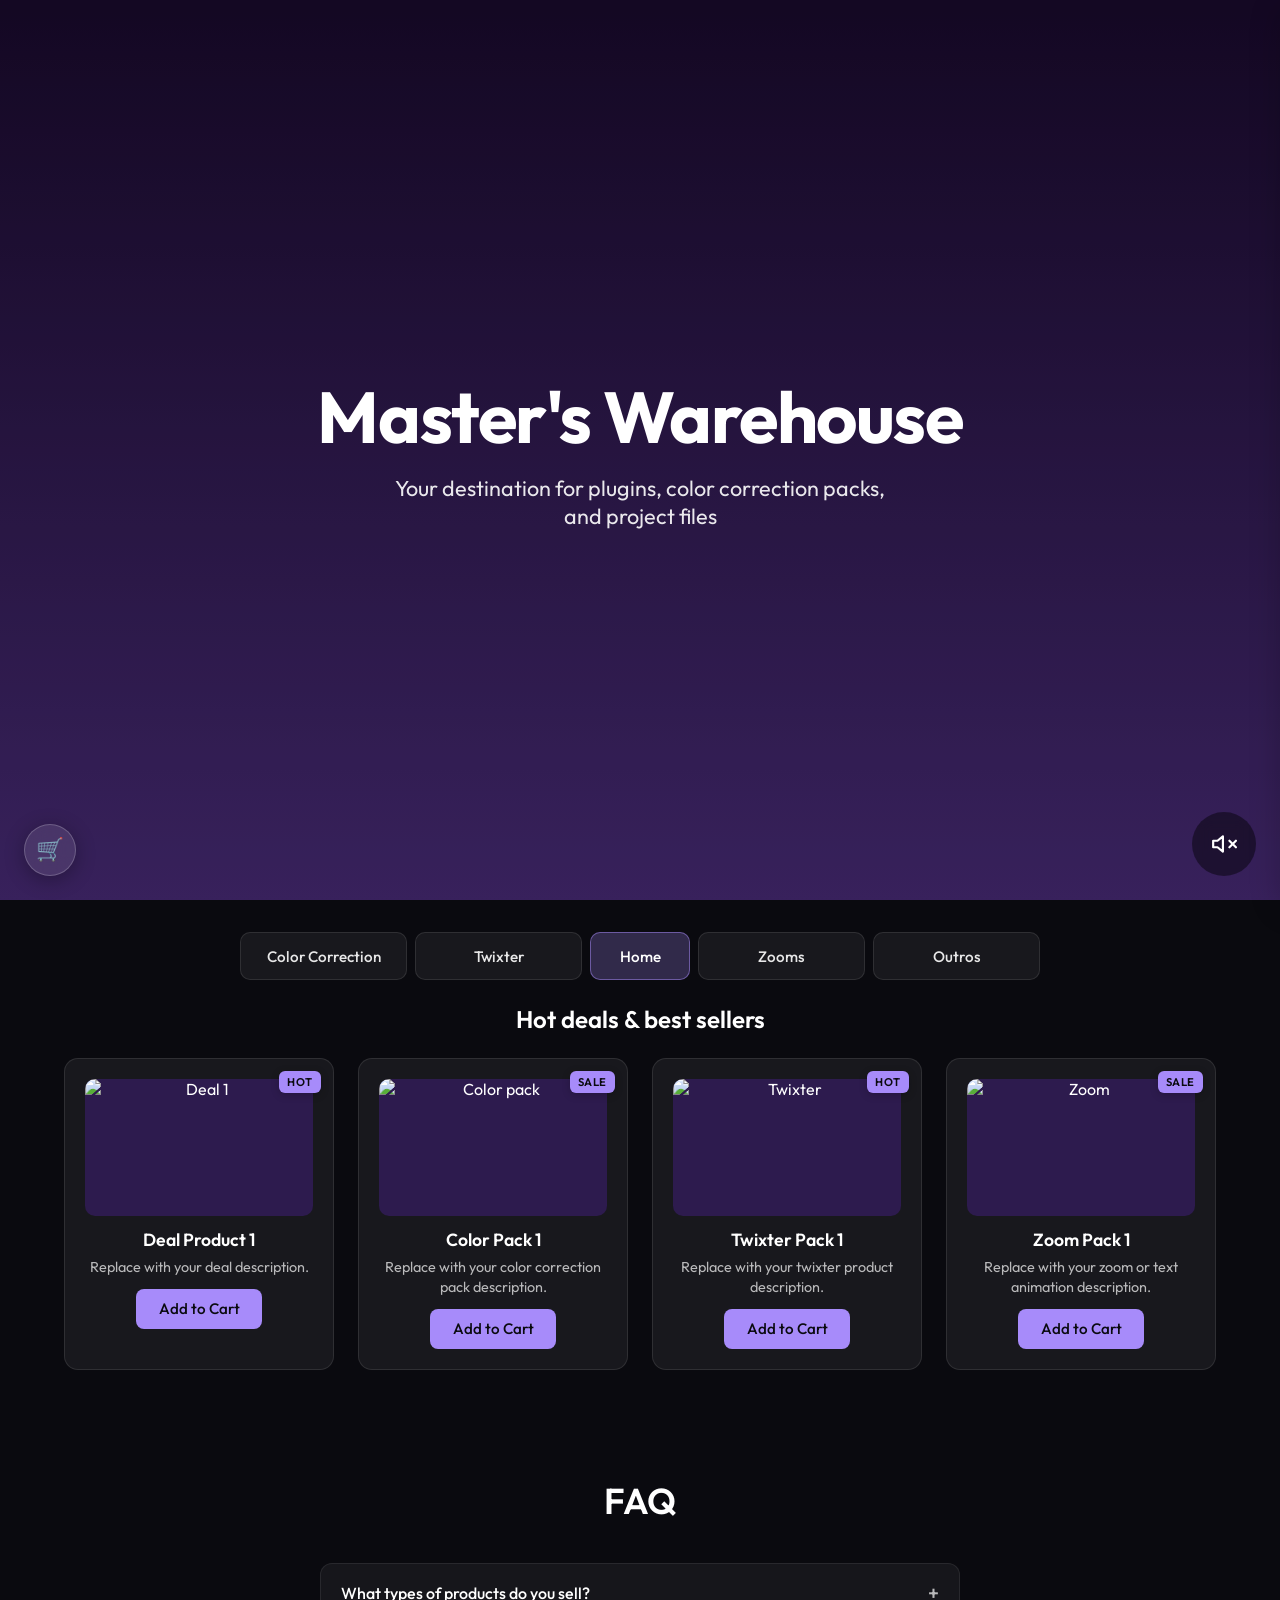
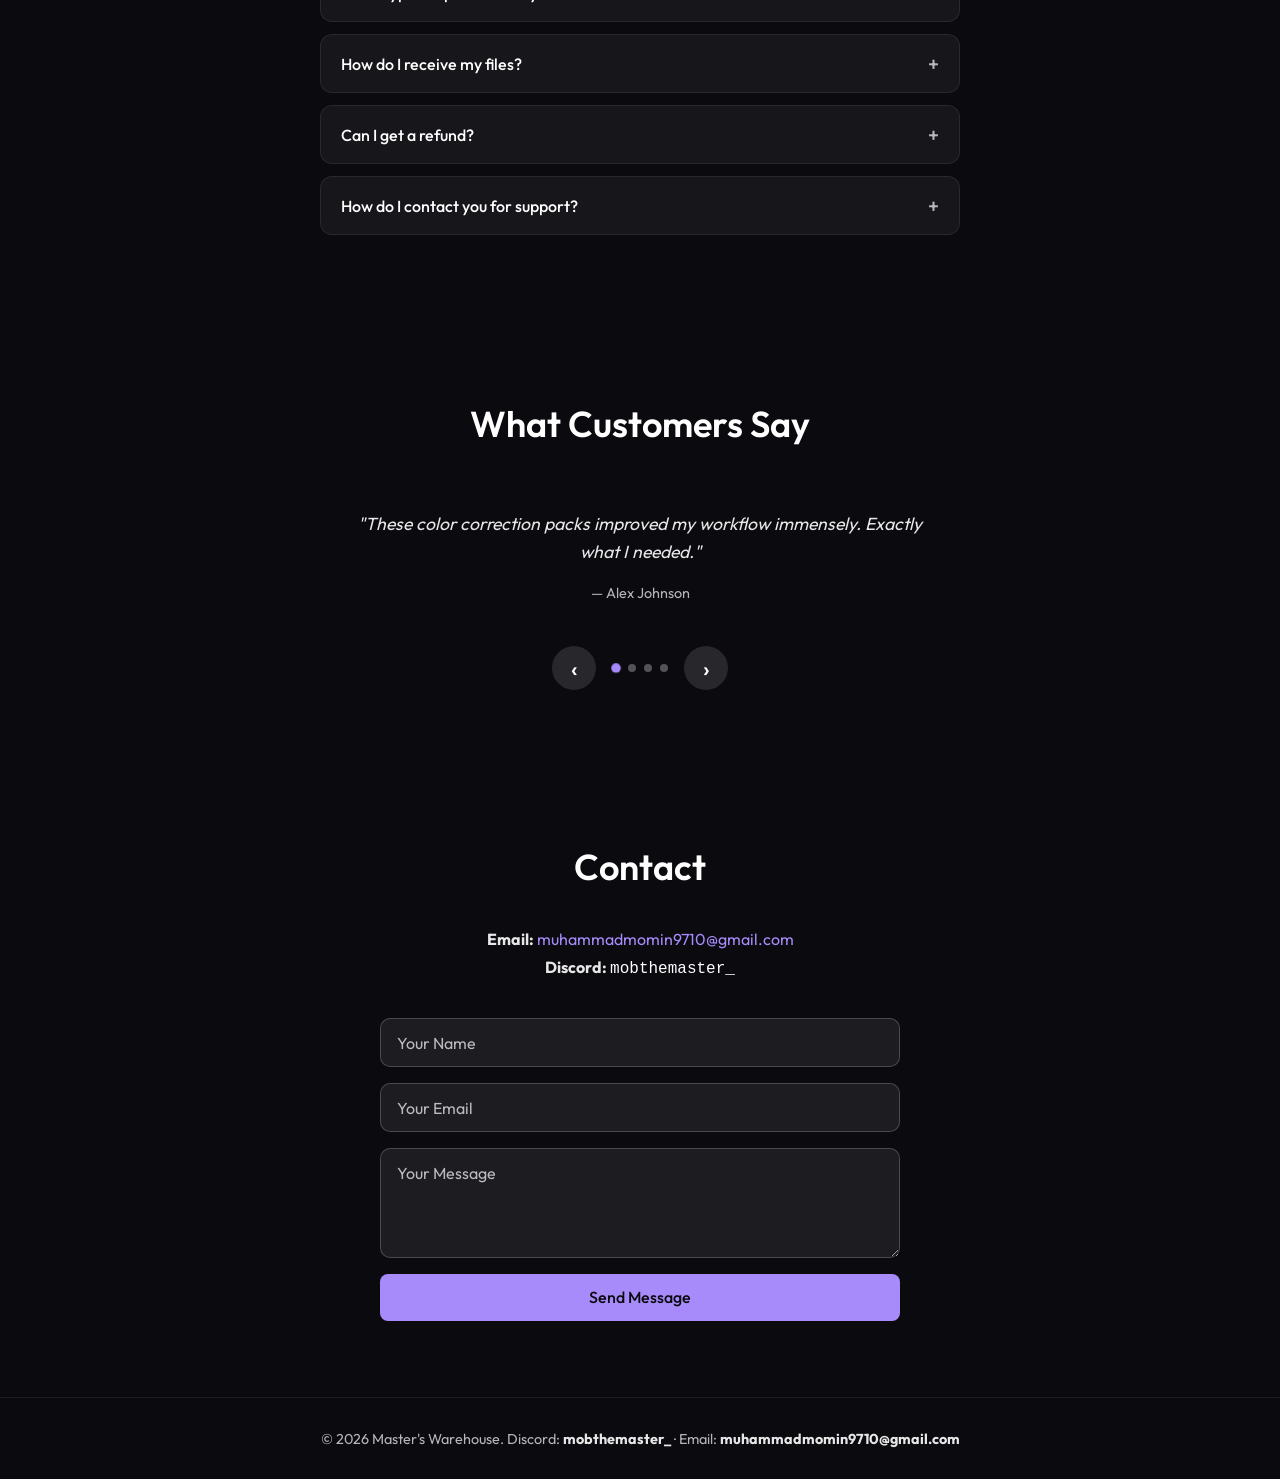
==== commit 4561ab63: "Hero video, sound control, cart improvements, deploy updates Made-with: Cursor" ====
--- a/index.html
+++ b/index.html
@@ -15,13 +15,55 @@
 
     <!-- HERO SECTION - Full-width, video behind text overlay -->
     <header class="hero" id="hero">
-        <video class="hero-video" autoplay muted loop playsinline>
-            <source src="videos/hero-video.mp4" type="video/mp4">
+        <video class="hero-video" autoplay muted loop playsinline preload="auto" id="hero-video">
+            <source src="hero-video.mp4" type="video/mp4">
         </video>
+        <script>
+            (function(){
+                var v = document.getElementById('hero-video');
+                if (!v) return;
+                v.muted = true;
+                v.playsInline = true;
+                v.setAttribute('muted', '');
+                function start() { v.play().catch(function(){}); }
+                start();
+                var io = new IntersectionObserver(function(entries) {
+                    if (!entries[0].isIntersecting) return;
+                    io.disconnect();
+                    requestAnimationFrame(function(){ requestAnimationFrame(start); });
+                }, { threshold: 0.01, rootMargin: '0px' });
+                io.observe(v);
+                requestAnimationFrame(function(){ start(); });
+                document.addEventListener('visibilitychange', function(){ if (document.visibilityState === 'visible') start(); });
+                window.addEventListener('pageshow', function(){ if (v.paused) start(); });
+                window.addEventListener('focus', function(){ if (v.paused) start(); });
+                v.addEventListener('loadeddata', start);
+                v.addEventListener('canplay', start);
+                v.addEventListener('suspend', start);
+                var retries = 0;
+                var t = setInterval(function(){
+                    if (v.paused && retries < 12) { start(); retries++; }
+                    else if (retries >= 12 || !v.paused) clearInterval(t);
+                }, 500);
+            })();
+        </script>
         <div class="hero-overlay-bg" aria-hidden="true"></div>
         <div class="hero-overlay">
             <h1 class="hero-title">Master's Warehouse</h1>
             <p class="hero-subtitle">Your destination for plugins, color correction packs, and project files</p>
+        </div>
+        <div class="hero-sound-control" id="hero-sound-control">
+            <div class="hero-sound-slider-wrap">
+                <input type="range" class="hero-sound-slider" id="hero-sound-slider" min="0" max="100" value="100" aria-label="Volume">
+            </div>
+            <button type="button" class="hero-sound-btn" id="hero-sound-btn" aria-label="Unmute video" title="Unmute video">
+                <span class="hero-sound-icon hero-sound-muted" aria-hidden="true">
+                    <svg xmlns="http://www.w3.org/2000/svg" width="26" height="26" viewBox="0 0 24 24" fill="none" stroke="currentColor" stroke-width="2" stroke-linecap="round" stroke-linejoin="round"><polygon points="11 5 6 9 2 9 2 15 6 15 11 19 11 5"/><line x1="23" y1="9" x2="17" y2="15"/><line x1="17" y1="9" x2="23" y2="15"/></svg>
+                </span>
+<span class="hero-sound-icon hero-sound-unmuted" aria-hidden="true" hidden>
+                <svg xmlns="http://www.w3.org/2000/svg" width="26" height="26" viewBox="0 0 24 24" fill="none" stroke="currentColor" stroke-width="2" stroke-linecap="round" stroke-linejoin="round"><polygon points="11 5 6 9 2 9 2 15 6 15 11 19 11 5"/><path d="M19.07 4.93a10 10 0 0 1 0 14.14M15.54 8.46a5 5 0 0 1 0 7.07"/></svg>
+                </span>
+            </button>
         </div>
     </header>
 
--- a/style.css
+++ b/style.css
@@ -83,6 +83,114 @@
     z-index: 0;
 }
 
+.hero-sound-control {
+    position: absolute;
+    bottom: 1.5rem;
+    right: 1.5rem;
+    z-index: 3;
+    display: flex;
+    flex-direction: column;
+    align-items: center;
+    justify-content: flex-end;
+    gap: 0.5rem;
+    padding: 0.5rem;
+    background: rgba(0, 0, 0, 0.45);
+    border-radius: 999px;
+    backdrop-filter: blur(8px);
+    max-height: 64px;
+    overflow: hidden;
+    transition: max-height 0.5s cubic-bezier(0.4, 0, 0.2, 1);
+}
+.hero-sound-control:hover {
+    max-height: 160px;
+    overflow: visible;
+}
+.hero-sound-slider-wrap {
+    position: relative;
+    width: 6px;
+    height: 80px;
+    min-height: 80px;
+    flex-shrink: 0;
+    overflow: visible;
+    opacity: 0;
+    transform: translateY(8px);
+    transition: opacity 0.4s cubic-bezier(0.4, 0, 0.2, 1), transform 0.45s cubic-bezier(0.4, 0, 0.2, 1);
+}
+.hero-sound-control:hover .hero-sound-slider-wrap {
+    opacity: 1;
+    transform: translateY(0);
+}
+.hero-sound-btn {
+    width: 48px;
+    height: 48px;
+    border-radius: 50%;
+    border: none;
+    background: transparent;
+    color: #fff;
+    cursor: pointer;
+    display: flex;
+    align-items: center;
+    justify-content: center;
+    transition: background 0.25s ease, transform 0.25s cubic-bezier(0.4, 0, 0.2, 1);
+    flex-shrink: 0;
+}
+.hero-sound-btn:hover {
+    background: rgba(255, 255, 255, 0.15);
+    transform: scale(1.05);
+}
+.hero-sound-icon {
+    display: flex;
+    align-items: center;
+    justify-content: center;
+}
+.hero-sound-icon[hidden] {
+    display: none;
+}
+.hero-sound-slider {
+    position: absolute;
+    left: 50%;
+    top: 50%;
+    width: 80px;
+    height: 6px;
+    margin-left: -40px;
+    margin-top: -3px;
+    -webkit-appearance: none;
+    appearance: none;
+    background: rgba(255, 255, 255, 0.25);
+    border-radius: 3px;
+    outline: none;
+    transform: rotate(-90deg);
+    transform-origin: center center;
+}
+.hero-sound-slider::-webkit-slider-thumb {
+    -webkit-appearance: none;
+    appearance: none;
+    width: 14px;
+    height: 14px;
+    border-radius: 50%;
+    background: #fff;
+    cursor: pointer;
+    box-shadow: 0 1px 3px rgba(0, 0, 0, 0.3);
+    transition: transform 0.2s cubic-bezier(0.4, 0, 0.2, 1);
+}
+.hero-sound-slider::-webkit-slider-thumb:hover {
+    transform: scale(1.15);
+}
+.hero-sound-slider::-moz-range-thumb {
+    width: 14px;
+    height: 14px;
+    border-radius: 50%;
+    border: none;
+    background: #fff;
+    cursor: pointer;
+    box-shadow: 0 1px 3px rgba(0, 0, 0, 0.3);
+}
+.hero-sound-slider::-moz-range-track {
+    background: rgba(255, 255, 255, 0.25);
+    border-radius: 3px;
+    height: 6px;
+}
+
 /* Light overlay so video stays visible; does not use glass */
 .hero-overlay-bg {
     position: absolute;
@@ -473,26 +581,25 @@
 
 .cart-sidebar {
     position: fixed;
+    top: 0;
     right: 0;
     bottom: 0;
-    top: auto;
     width: min(var(--cart-width), 100vw);
     max-width: 360px;
-    height: 85vh;
-    max-height: 520px;
+    height: 100vh;
     z-index: 100;
     display: flex;
     flex-direction: column;
     padding: 1.5rem;
     overflow: hidden;
-    border-radius: 12px 0 0 0;
-    transform: translateY(100%);
+    border-radius: 0 0 0 12px;
+    transform: translateX(100%);
     transition: transform 0.35s cubic-bezier(0.4, 0, 0.2, 1), box-shadow 0.35s ease;
 }
 
 .cart-sidebar.is-open {
-    transform: translateY(0);
-    box-shadow: 0 -8px 32px rgba(0, 0, 0, 0.35);
+    transform: translateX(0);
+    box-shadow: -8px 0 32px rgba(0, 0, 0, 0.35);
 }
 
 .cart-header {
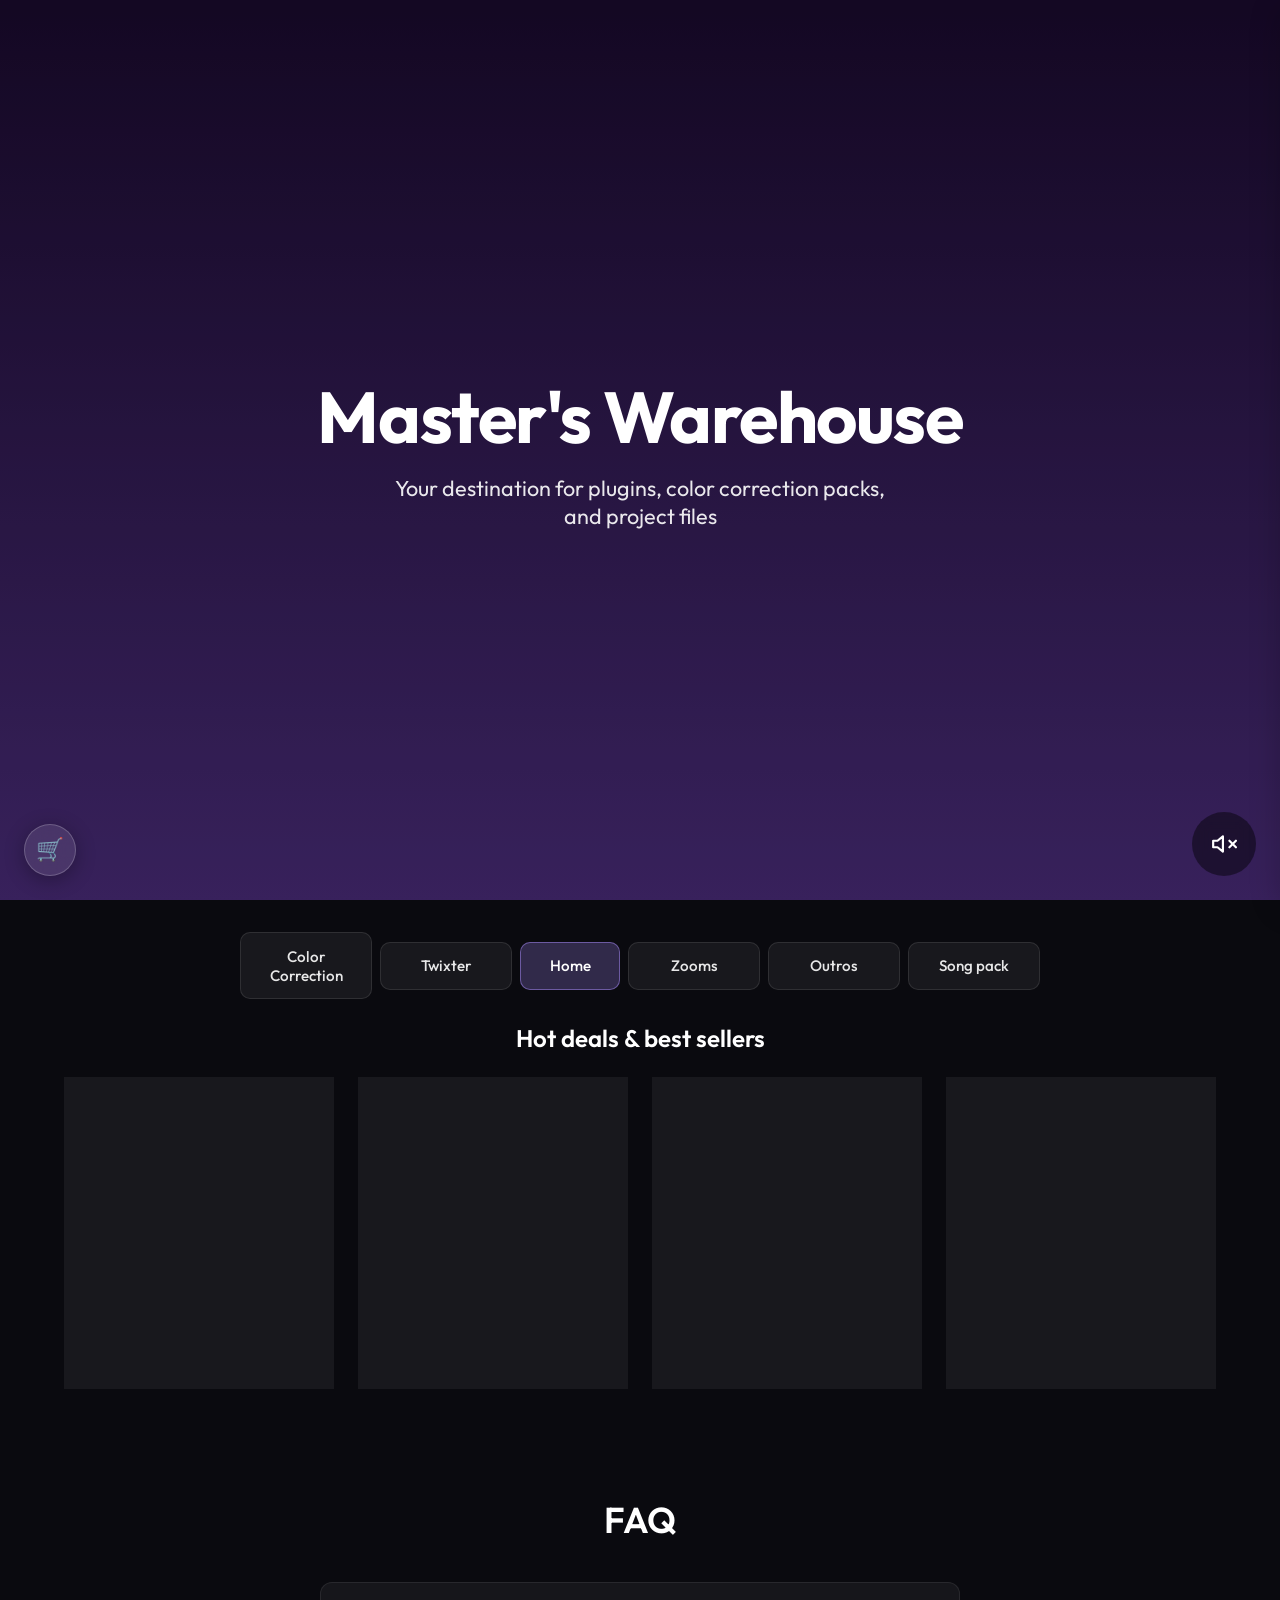
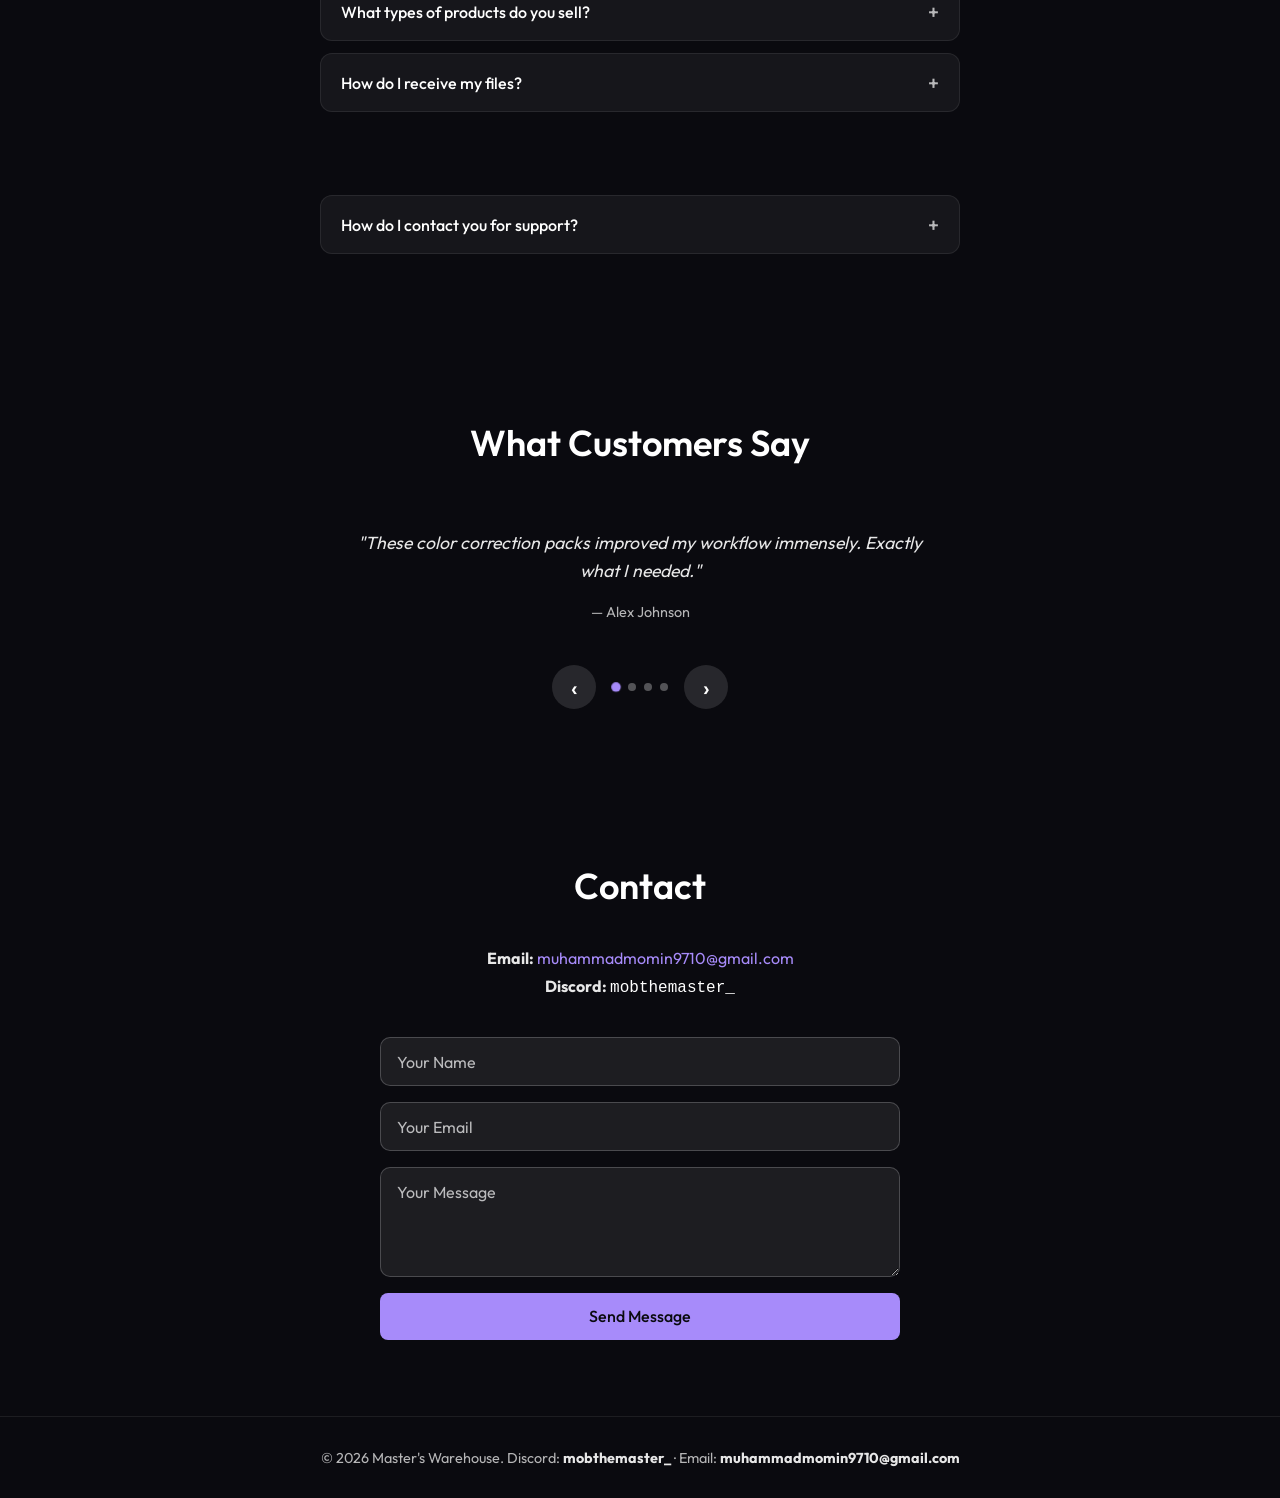
==== commit 22568fc9: "Song pack: player with seek/volume, centered playback, mute on right Made-with: Cursor" ====
--- a/index.html
+++ b/index.html
@@ -76,6 +76,7 @@
                 <button type="button" class="category-tab category-tab-home is-active" data-panel="home">Home</button>
                 <button type="button" class="category-tab" data-panel="zooms">Zooms</button>
                 <button type="button" class="category-tab" data-panel="outros">Outros</button>
+                <button type="button" class="category-tab" data-panel="song-pack">Song pack</button>
             </div>
         </nav>
 
@@ -295,6 +296,39 @@
                     </div>
                 </div>
             </div>
+            <!-- Song pack: audio player -->
+            <div class="panel panel-song-pack" id="panel-song-pack" role="tabpanel">
+                <h2 class="panel-heading">Song pack</h2>
+                <div class="song-pack-wrap">
+                    <audio id="song-pack-audio" preload="metadata"></audio>
+                    <ul class="song-pack-list" id="song-pack-list" aria-label="Track list"></ul>
+                    <div class="song-pack-progress-wrap">
+                        <div class="song-pack-playback-spacer" aria-hidden="true"></div>
+                        <div class="song-pack-playback">
+                            <span class="song-pack-time" id="song-pack-current">0:00</span>
+                            <input type="range" class="song-pack-slider" id="song-pack-slider" min="0" max="100" value="0" aria-label="Seek">
+                            <span class="song-pack-time" id="song-pack-duration">0:00</span>
+                        </div>
+                        <div class="song-pack-volume-cell">
+                        <div class="song-pack-volume-control">
+                            <div class="song-pack-volume-slider-wrap">
+                                <input type="range" class="song-pack-volume-slider" id="song-pack-volume" min="0" max="100" value="100" aria-label="Volume">
+                            </div>
+                            <button type="button" class="song-pack-volume-btn" id="song-pack-mute" aria-label="Mute">
+                                <span class="song-pack-vol-icon song-pack-vol-muted" aria-hidden="true"><svg xmlns="http://www.w3.org/2000/svg" width="18" height="18" viewBox="0 0 24 24" fill="none" stroke="currentColor" stroke-width="2"><polygon points="11 5 6 9 2 9 2 15 6 15 11 19 11 5"/><line x1="23" y1="9" x2="17" y2="15"/><line x1="17" y1="9" x2="23" y2="15"/></svg></span>
+                                <span class="song-pack-vol-icon song-pack-vol-unmuted" aria-hidden="true" hidden><svg xmlns="http://www.w3.org/2000/svg" width="18" height="18" viewBox="0 0 24 24" fill="none" stroke="currentColor" stroke-width="2"><polygon points="11 5 6 9 2 9 2 15 6 15 11 19 11 5"/><path d="M19.07 4.93a10 10 0 0 1 0 14.14M15.54 8.46a5 5 0 0 1 0 7.07"/></svg></span>
+                            </button>
+                        </div>
+                        </div>
+                    </div>
+                    <div class="song-pack-controls">
+                        <button type="button" class="song-pack-btn" id="song-pack-prev" aria-label="Previous track">‹</button>
+                        <button type="button" class="song-pack-btn song-pack-play-pause" id="song-pack-play-pause" aria-label="Play">▶</button>
+                        <button type="button" class="song-pack-btn" id="song-pack-next" aria-label="Next track">›</button>
+                    </div>
+                    <p class="song-pack-now-playing" id="song-pack-now-playing" aria-live="polite">—</p>
+                </div>
+            </div>
         </div>
 
         <!-- FAQ SECTION -->
--- a/style.css
+++ b/style.css
@@ -369,6 +369,266 @@
     margin-bottom: 1.5rem;
 }
 
+/* Song pack panel */
+.song-pack-wrap {
+    max-width: 420px;
+    margin: 0 auto;
+    padding: 1.5rem;
+    background: rgba(255, 255, 255, 0.06);
+    border: 1px solid rgba(255, 255, 255, 0.1);
+    border-radius: 14px;
+    backdrop-filter: blur(10px);
+    display: flex;
+    flex-direction: column;
+    align-items: center;
+}
+.song-pack-list {
+    width: 100%;
+    list-style: none;
+    margin-bottom: 1.5rem;
+    max-height: 220px;
+    overflow-y: auto;
+    padding-right: 0.5rem;
+}
+.song-pack-list::-webkit-scrollbar {
+    width: 6px;
+}
+.song-pack-list::-webkit-scrollbar-track {
+    background: rgba(255, 255, 255, 0.08);
+    border-radius: 3px;
+}
+.song-pack-list::-webkit-scrollbar-thumb {
+    background: rgba(255, 255, 255, 0.25);
+    border-radius: 3px;
+}
+.song-pack-list li {
+    padding: 0.6rem 0.75rem;
+    margin-bottom: 0.25rem;
+    border-radius: 8px;
+    cursor: pointer;
+    color: var(--white-70);
+    font-size: 0.95rem;
+    transition: background 0.2s, color 0.2s;
+}
+.song-pack-list li:hover {
+    background: rgba(255, 255, 255, 0.08);
+    color: var(--white);
+}
+.song-pack-list li.is-active {
+    background: rgba(167, 139, 250, 0.25);
+    color: var(--white);
+    font-weight: 500;
+}
+.song-pack-progress-wrap {
+    display: flex;
+    align-items: center;
+    gap: 0.5rem;
+    margin-bottom: 1rem;
+    width: 100%;
+}
+.song-pack-playback-spacer {
+    flex: 1;
+    min-width: 0;
+}
+.song-pack-playback {
+    flex-shrink: 0;
+    display: flex;
+    align-items: center;
+    gap: 0.75rem;
+    max-width: 280px;
+}
+.song-pack-volume-cell {
+    flex: 1;
+    min-width: 0;
+    display: flex;
+    align-items: center;
+    justify-content: flex-end;
+}
+.song-pack-time {
+    font-size: 0.8rem;
+    color: var(--white-70);
+    min-width: 2.5rem;
+}
+.song-pack-slider {
+    flex: 1;
+    height: 6px;
+    -webkit-appearance: none;
+    appearance: none;
+    background: rgba(255, 255, 255, 0.2);
+    border-radius: 3px;
+    outline: none;
+}
+.song-pack-slider::-webkit-slider-thumb {
+    -webkit-appearance: none;
+    appearance: none;
+    width: 14px;
+    height: 14px;
+    border-radius: 50%;
+    background: var(--accent);
+    cursor: pointer;
+    box-shadow: 0 1px 4px rgba(0, 0, 0, 0.3);
+    transition: transform 0.15s;
+}
+.song-pack-slider::-webkit-slider-thumb:hover {
+    transform: scale(1.1);
+}
+.song-pack-slider::-moz-range-thumb {
+    width: 14px;
+    height: 14px;
+    border-radius: 50%;
+    border: none;
+    background: var(--accent);
+    cursor: pointer;
+    box-shadow: 0 1px 4px rgba(0, 0, 0, 0.3);
+}
+.song-pack-slider::-moz-range-track {
+    background: rgba(255, 255, 255, 0.2);
+    border-radius: 3px;
+    height: 6px;
+}
+.song-pack-controls {
+    display: flex;
+    align-items: center;
+    justify-content: center;
+    gap: 1rem;
+    margin-bottom: 0.75rem;
+}
+.song-pack-btn {
+    width: 44px;
+    height: 44px;
+    border-radius: 50%;
+    border: 1px solid rgba(255, 255, 255, 0.2);
+    background: rgba(255, 255, 255, 0.08);
+    color: var(--white);
+    font-size: 1.25rem;
+    cursor: pointer;
+    display: flex;
+    align-items: center;
+    justify-content: center;
+    transition: background 0.2s, border-color 0.2s, transform 0.2s;
+}
+.song-pack-btn:hover {
+    background: rgba(255, 255, 255, 0.15);
+    border-color: rgba(167, 139, 250, 0.5);
+    transform: scale(1.05);
+}
+.song-pack-play-pause {
+    width: 52px;
+    height: 52px;
+    font-size: 1.1rem;
+}
+.song-pack-volume-control {
+    position: relative;
+    display: flex;
+    align-items: center;
+    justify-content: center;
+    flex-shrink: 0;
+    margin-left: 0.5rem;
+    padding: 0.25rem;
+    background: rgba(0, 0, 0, 0.2);
+    border-radius: 999px;
+    height: 32px;
+    box-sizing: content-box;
+}
+.song-pack-volume-control::before {
+    content: '';
+    position: absolute;
+    bottom: 100%;
+    left: 50%;
+    transform: translateX(-50%);
+    width: 48px;
+    height: 58px;
+}
+.song-pack-volume-slider-wrap {
+    position: absolute;
+    bottom: 100%;
+    left: 50%;
+    transform: translateX(-50%) translateY(4px);
+    margin-bottom: 4px;
+    width: 6px;
+    height: 52px;
+    overflow: visible;
+    opacity: 0;
+    pointer-events: none;
+    transition: opacity 0.25s ease, transform 0.25s ease;
+}
+.song-pack-volume-control:hover .song-pack-volume-slider-wrap {
+    opacity: 1;
+    transform: translateX(-50%) translateY(0);
+    pointer-events: auto;
+}
+.song-pack-volume-btn {
+    width: 28px;
+    height: 28px;
+    border-radius: 50%;
+    border: none;
+    background: transparent;
+    color: var(--white);
+    cursor: pointer;
+    display: flex;
+    align-items: center;
+    justify-content: center;
+    flex-shrink: 0;
+    transition: background 0.2s, transform 0.2s;
+}
+.song-pack-volume-btn:hover {
+    background: rgba(255, 255, 255, 0.12);
+    transform: scale(1.05);
+}
+.song-pack-vol-icon {
+    display: flex;
+    align-items: center;
+    justify-content: center;
+}
+.song-pack-vol-icon[hidden] {
+    display: none;
+}
+.song-pack-volume-slider {
+    position: absolute;
+    left: 50%;
+    top: 50%;
+    width: 52px;
+    height: 5px;
+    margin-left: -26px;
+    margin-top: -2.5px;
+    -webkit-appearance: none;
+    appearance: none;
+    background: rgba(255, 255, 255, 0.25);
+    border-radius: 3px;
+    outline: none;
+    transform: rotate(-90deg);
+    transform-origin: center center;
+}
+.song-pack-volume-slider::-webkit-slider-thumb {
+    -webkit-appearance: none;
+    appearance: none;
+    width: 12px;
+    height: 12px;
+    border-radius: 50%;
+    background: var(--accent);
+    cursor: pointer;
+    box-shadow: 0 1px 3px rgba(0, 0, 0, 0.3);
+}
+.song-pack-volume-slider::-moz-range-thumb {
+    width: 12px;
+    height: 12px;
+    border-radius: 50%;
+    border: none;
+    background: var(--accent);
+    cursor: pointer;
+}
+.song-pack-volume-slider::-moz-range-track {
+    background: rgba(255, 255, 255, 0.25);
+    border-radius: 3px;
+    height: 5px;
+}
+.song-pack-now-playing {
+    text-align: center;
+    font-size: 0.9rem;
+    color: var(--white-70);
+    margin: 0;
+}
+
 /* Home panel: hot sale badges */
 .product-card-hot {
     position: relative;
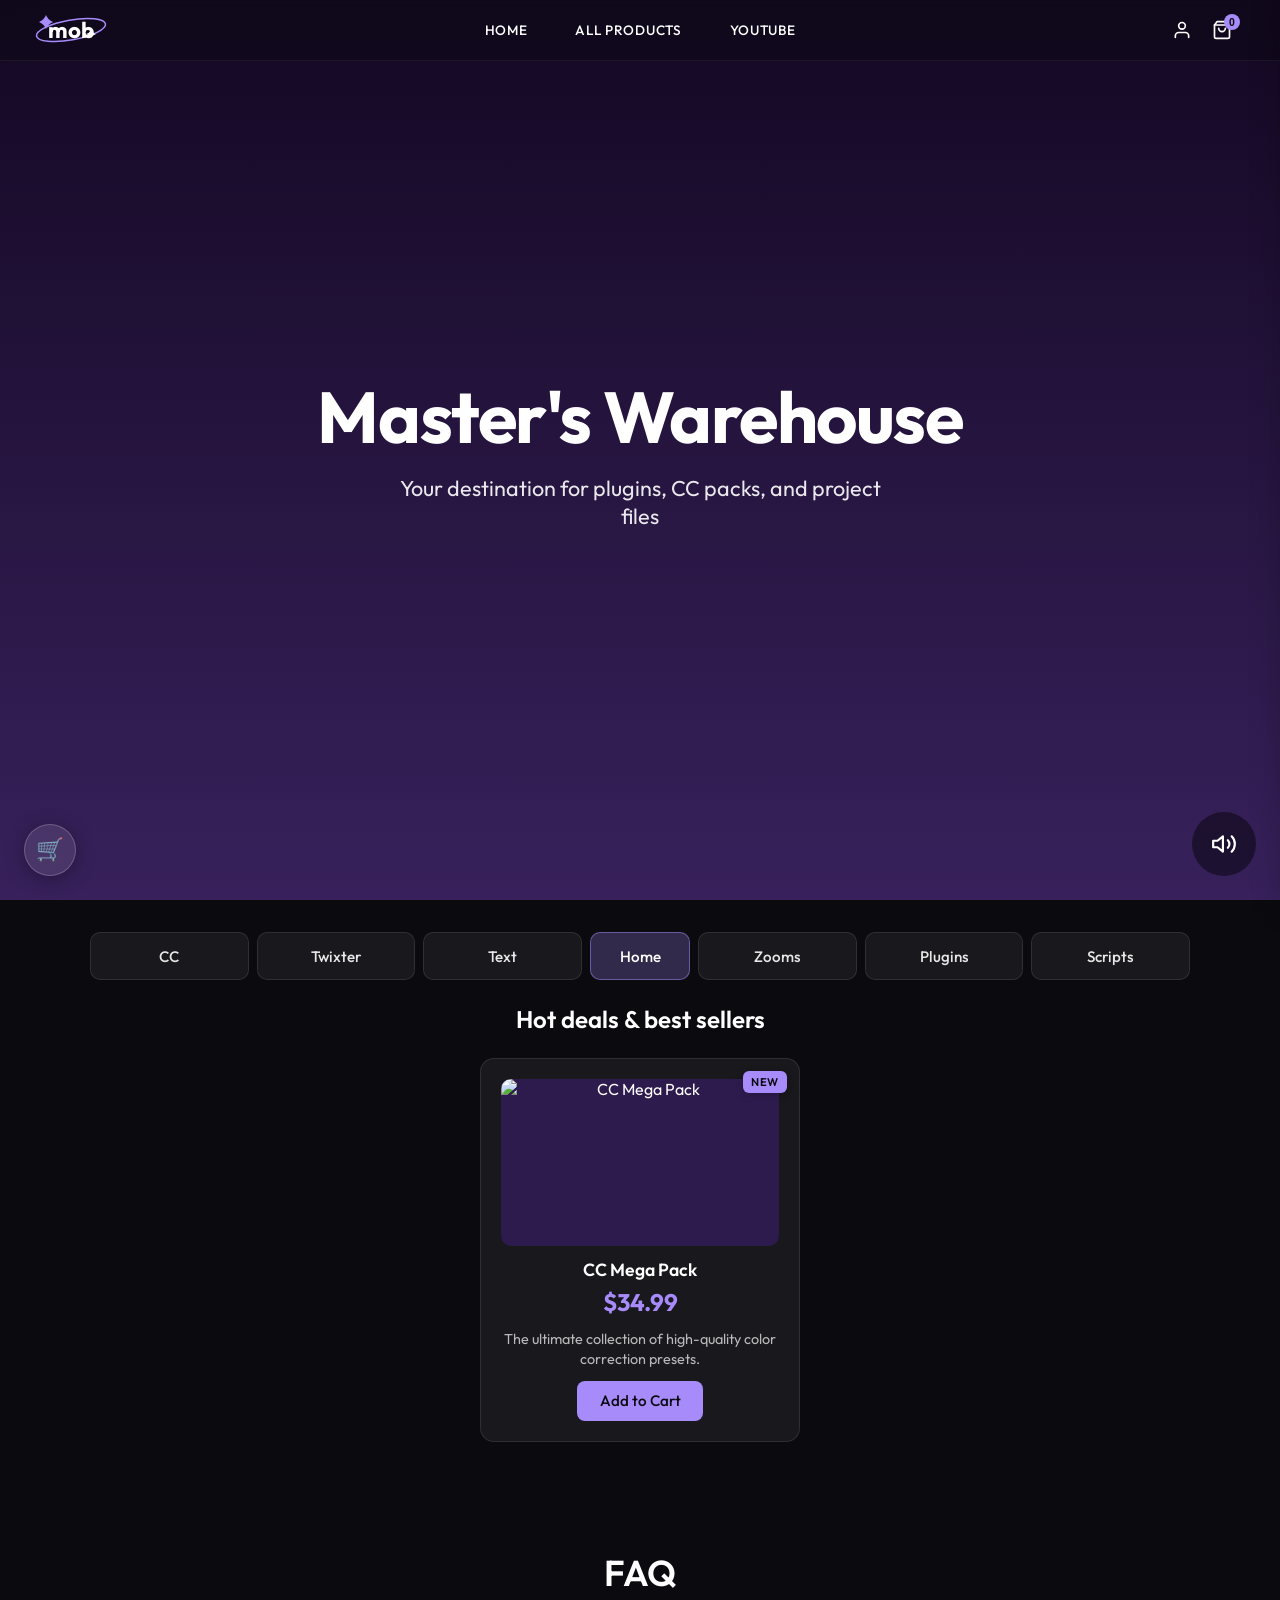
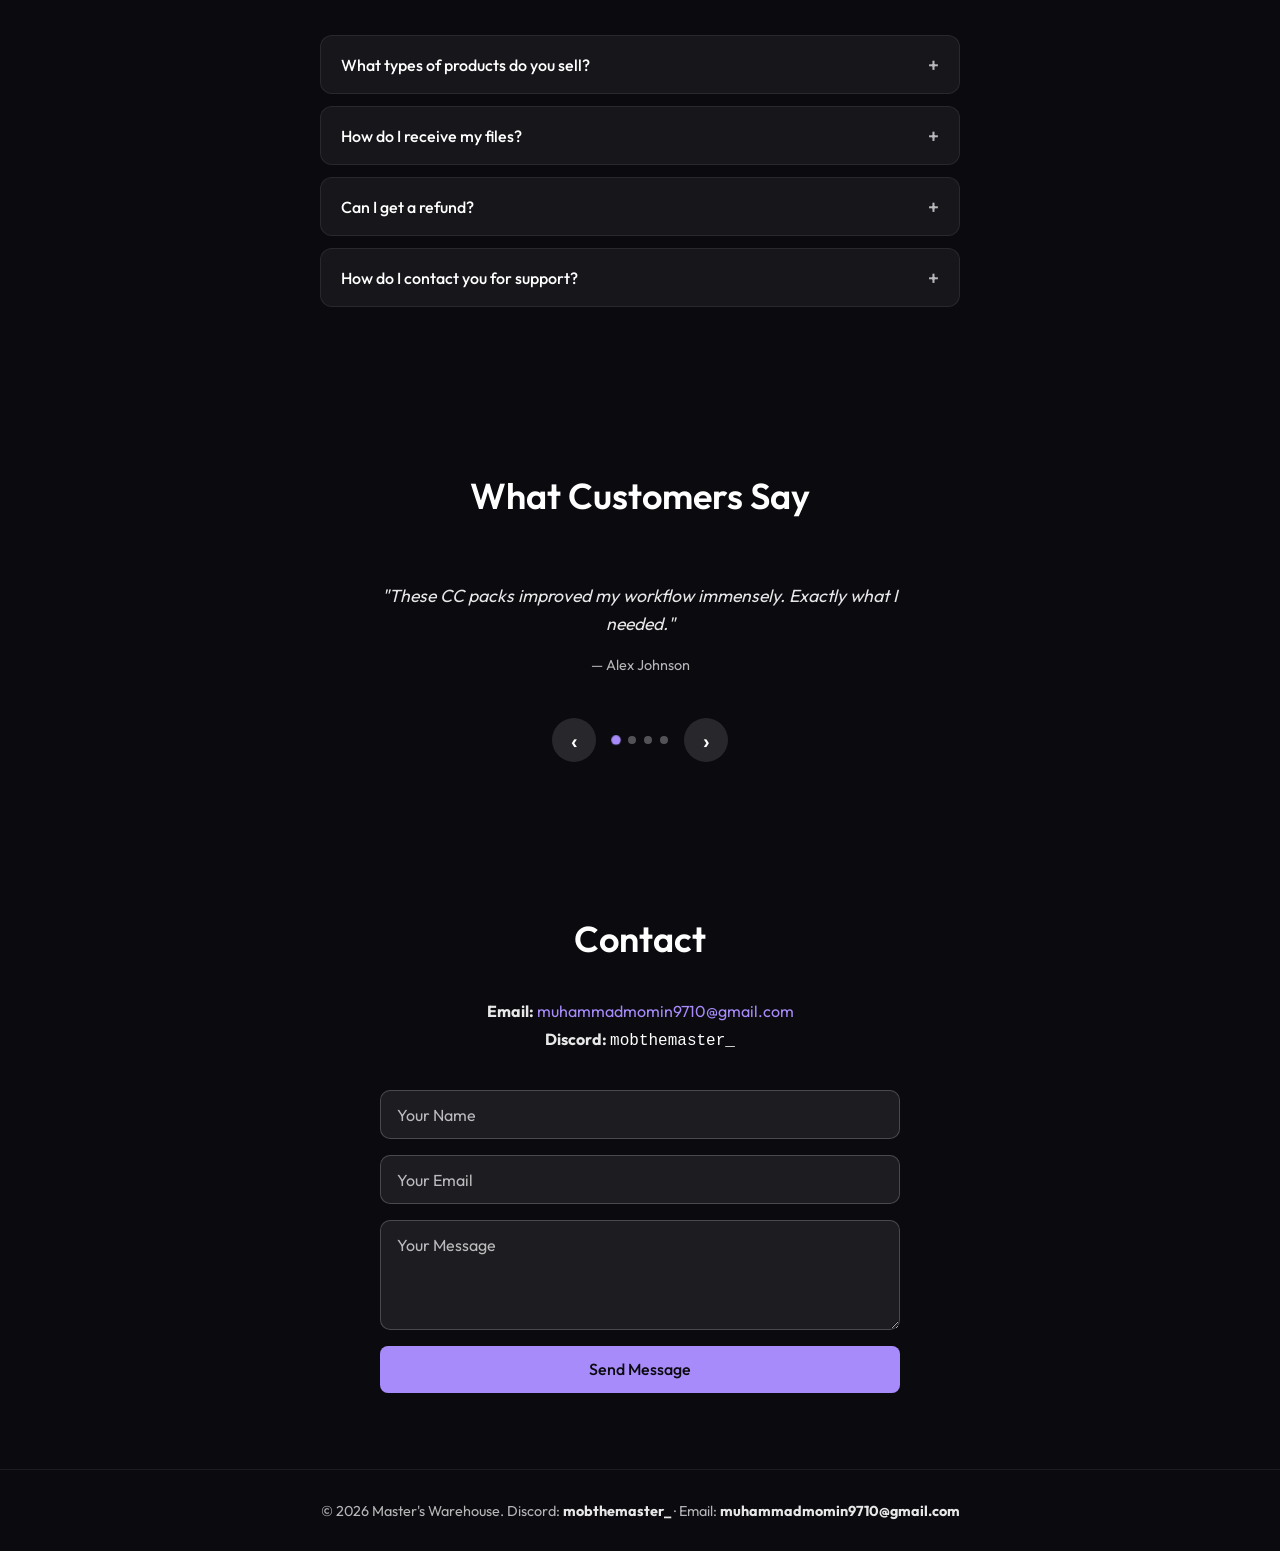
==== commit d724892a: "Add files via upload" ====
--- a/index.html
+++ b/index.html
@@ -1,434 +1,306 @@
-<!DOCTYPE html>
-<html lang="en">
-<head>
-    <meta charset="UTF-8">
-    <meta name="viewport" content="width=device-width, initial-scale=1.0">
-    <title>Master's Warehouse — Plugins, Color Packs & Project Files</title>
-    <link rel="stylesheet" href="style.css">
-    <link rel="preconnect" href="https://fonts.googleapis.com">
-    <link rel="preconnect" href="https://fonts.gstatic.com" crossorigin>
-    <link href="https://fonts.googleapis.com/css2?family=Outfit:wght@300;400;500;600;700&display=swap" rel="stylesheet">
-</head>
-<body>
-    <!-- Animated gradient background (full page, behind all content) -->
-    <div class="gradient-bg" aria-hidden="true"></div>
-
-    <!-- HERO SECTION - Full-width, video behind text overlay -->
-    <header class="hero" id="hero">
-        <video class="hero-video" autoplay muted loop playsinline preload="auto" id="hero-video">
-            <source src="hero-video.mp4" type="video/mp4">
-        </video>
-        <script>
-            (function(){
-                var v = document.getElementById('hero-video');
-                if (!v) return;
-                v.muted = true;
-                v.playsInline = true;
-                v.setAttribute('muted', '');
-                function start() { v.play().catch(function(){}); }
-                start();
-                var io = new IntersectionObserver(function(entries) {
-                    if (!entries[0].isIntersecting) return;
-                    io.disconnect();
-                    requestAnimationFrame(function(){ requestAnimationFrame(start); });
-                }, { threshold: 0.01, rootMargin: '0px' });
-                io.observe(v);
-                requestAnimationFrame(function(){ start(); });
-                document.addEventListener('visibilitychange', function(){ if (document.visibilityState === 'visible') start(); });
-                window.addEventListener('pageshow', function(){ if (v.paused) start(); });
-                window.addEventListener('focus', function(){ if (v.paused) start(); });
-                v.addEventListener('loadeddata', start);
-                v.addEventListener('canplay', start);
-                v.addEventListener('suspend', start);
-                var retries = 0;
-                var t = setInterval(function(){
-                    if (v.paused && retries < 12) { start(); retries++; }
-                    else if (retries >= 12 || !v.paused) clearInterval(t);
-                }, 500);
-            })();
-        </script>
-        <div class="hero-overlay-bg" aria-hidden="true"></div>
-        <div class="hero-overlay">
-            <h1 class="hero-title">Master's Warehouse</h1>
-            <p class="hero-subtitle">Your destination for plugins, color correction packs, and project files</p>
-        </div>
-        <div class="hero-sound-control" id="hero-sound-control">
-            <div class="hero-sound-slider-wrap">
-                <input type="range" class="hero-sound-slider" id="hero-sound-slider" min="0" max="100" value="100" aria-label="Volume">
-            </div>
-            <button type="button" class="hero-sound-btn" id="hero-sound-btn" aria-label="Unmute video" title="Unmute video">
-                <span class="hero-sound-icon hero-sound-muted" aria-hidden="true">
-                    <svg xmlns="http://www.w3.org/2000/svg" width="26" height="26" viewBox="0 0 24 24" fill="none" stroke="currentColor" stroke-width="2" stroke-linecap="round" stroke-linejoin="round"><polygon points="11 5 6 9 2 9 2 15 6 15 11 19 11 5"/><line x1="23" y1="9" x2="17" y2="15"/><line x1="17" y1="9" x2="23" y2="15"/></svg>
-                </span>
-<span class="hero-sound-icon hero-sound-unmuted" aria-hidden="true" hidden>
-                <svg xmlns="http://www.w3.org/2000/svg" width="26" height="26" viewBox="0 0 24 24" fill="none" stroke="currentColor" stroke-width="2" stroke-linecap="round" stroke-linejoin="round"><polygon points="11 5 6 9 2 9 2 15 6 15 11 19 11 5"/><path d="M19.07 4.93a10 10 0 0 1 0 14.14M15.54 8.46a5 5 0 0 1 0 7.07"/></svg>
-                </span>
-            </button>
-        </div>
-    </header>
-
-    <main class="main-content">
-        <!-- TOP NAV: Home (center), Color Correction, Twixter, Zooms, Outros -->
-        <nav class="category-nav section" id="products" aria-label="Product categories">
-            <div class="category-nav-inner">
-                <button type="button" class="category-tab" data-panel="color-correction">Color Correction</button>
-                <button type="button" class="category-tab" data-panel="twixter">Twixter</button>
-                <button type="button" class="category-tab category-tab-home is-active" data-panel="home">Home</button>
-                <button type="button" class="category-tab" data-panel="zooms">Zooms</button>
-                <button type="button" class="category-tab" data-panel="outros">Outros</button>
-                <button type="button" class="category-tab" data-panel="song-pack">Song pack</button>
-            </div>
-        </nav>
-
-        <!-- CONTENT PANELS: one visible at a time -->
-        <div class="content-panels section">
-            <!-- Home: mixed deals / hot sale from all categories -->
-            <div class="panel panel-home is-active" id="panel-home" role="tabpanel">
-                <h2 class="panel-heading">Hot deals & best sellers</h2>
-                <div class="product-grid product-grid-home">
-                    <article class="product-card product-card-hot">
-                        <span class="hot-badge">Hot</span>
-                        <div class="product-image-wrap">
-                            <img src="https://placehold.co/400x240/2d1b4e/ffffff?text=Deal+1" alt="Deal 1" loading="lazy">
-                        </div>
-                        <h3>Deal Product 1</h3>
-                        <p class="product-desc">Replace with your deal description.</p>
-                        <span class="product-tooltip">Replace with your deal description.</span>
-                        <button type="button" class="btn btn-cart" data-product-name="Deal Product 1">Add to Cart</button>
-                    </article>
-                    <article class="product-card product-card-hot">
-                        <span class="hot-badge">Sale</span>
-                        <div class="product-image-wrap">
-                            <img src="https://placehold.co/400x240/2d1b4e/ffffff?text=CC+Pick" alt="Color pack" loading="lazy">
-                        </div>
-                        <h3>Color Pack 1</h3>
-                        <p class="product-desc">Replace with your color correction pack description.</p>
-                        <span class="product-tooltip">Replace with your color correction pack description.</span>
-                        <button type="button" class="btn btn-cart" data-product-name="Color Pack 1">Add to Cart</button>
-                    </article>
-                    <article class="product-card product-card-hot">
-                        <span class="hot-badge">Hot</span>
-                        <div class="product-image-wrap">
-                            <img src="https://placehold.co/400x240/2d1b4e/ffffff?text=Twixter+Pick" alt="Twixter" loading="lazy">
-                        </div>
-                        <h3>Twixter Pack 1</h3>
-                        <p class="product-desc">Replace with your twixter product description.</p>
-                        <span class="product-tooltip">Replace with your twixter product description.</span>
-                        <button type="button" class="btn btn-cart" data-product-name="Twixter Pack 1">Add to Cart</button>
-                    </article>
-                    <article class="product-card product-card-hot">
-                        <span class="hot-badge">Sale</span>
-                        <div class="product-image-wrap">
-                            <img src="https://placehold.co/400x240/2d1b4e/ffffff?text=Zoom+Pick" alt="Zoom" loading="lazy">
-                        </div>
-                        <h3>Zoom Pack 1</h3>
-                        <p class="product-desc">Replace with your zoom or text animation description.</p>
-                        <span class="product-tooltip">Replace with your zoom or text animation description.</span>
-                        <button type="button" class="btn btn-cart" data-product-name="Zoom Pack 1">Add to Cart</button>
-                    </article>
-                </div>
-            </div>
-            <!-- Color Correction -->
-            <div class="panel panel-color-correction" id="panel-color-correction" role="tabpanel">
-                <h2 class="panel-heading">Color Correction</h2>
-                <div class="product-grid">
-                    <article class="product-card">
-                        <div class="product-image-wrap">
-                            <img src="https://placehold.co/400x240/2d1b4e/ffffff?text=CC+1" alt="Color correction 1" loading="lazy">
-                        </div>
-                        <h3>Color Pack 1</h3>
-                        <p class="product-desc">Replace with your color correction pack description.</p>
-                        <span class="product-tooltip">Replace with your color correction pack description.</span>
-                        <button type="button" class="btn btn-cart" data-product-name="Color Pack 1">Add to Cart</button>
-                    </article>
-                    <article class="product-card">
-                        <div class="product-image-wrap">
-                            <img src="https://placehold.co/400x240/2d1b4e/ffffff?text=CC+2" alt="Color correction 2" loading="lazy">
-                        </div>
-                        <h3>Color Pack 2</h3>
-                        <p class="product-desc">Replace with your color correction pack description.</p>
-                        <span class="product-tooltip">Replace with your color correction pack description.</span>
-                        <button type="button" class="btn btn-cart" data-product-name="Color Pack 2">Add to Cart</button>
-                    </article>
-                    <article class="product-card">
-                        <div class="product-image-wrap">
-                            <img src="https://placehold.co/400x240/2d1b4e/ffffff?text=CC+3" alt="Color correction 3" loading="lazy">
-                        </div>
-                        <h3>Color Pack 3</h3>
-                        <p class="product-desc">Replace with your color correction pack description.</p>
-                        <span class="product-tooltip">Replace with your color correction pack description.</span>
-                        <button type="button" class="btn btn-cart" data-product-name="Color Pack 3">Add to Cart</button>
-                    </article>
-                </div>
-            </div>
-            <!-- Twixter -->
-            <div class="panel panel-twixter" id="panel-twixter" role="tabpanel">
-                <h2 class="panel-heading">Twixter</h2>
-                <div class="product-grid">
-                    <article class="product-card">
-                        <div class="product-image-wrap">
-                            <img src="https://placehold.co/400x240/2d1b4e/ffffff?text=Twixter+1" alt="Twixter 1" loading="lazy">
-                        </div>
-                        <h3>Twixter Pack 1</h3>
-                        <p class="product-desc">Replace with your twixter product description.</p>
-                        <span class="product-tooltip">Replace with your twixter product description.</span>
-                        <button type="button" class="btn btn-cart" data-product-name="Twixter Pack 1">Add to Cart</button>
-                    </article>
-                    <article class="product-card">
-                        <div class="product-image-wrap">
-                            <img src="https://placehold.co/400x240/2d1b4e/ffffff?text=Twixter+2" alt="Twixter 2" loading="lazy">
-                        </div>
-                        <h3>Twixter Pack 2</h3>
-                        <p class="product-desc">Replace with your twixter product description.</p>
-                        <span class="product-tooltip">Replace with your twixter product description.</span>
-                        <button type="button" class="btn btn-cart" data-product-name="Twixter Pack 2">Add to Cart</button>
-                    </article>
-                    <article class="product-card">
-                        <div class="product-image-wrap">
-                            <img src="https://placehold.co/400x240/2d1b4e/ffffff?text=Twixter+3" alt="Twixter 3" loading="lazy">
-                        </div>
-                        <h3>Twixter Pack 3</h3>
-                        <p class="product-desc">Replace with your twixter product description.</p>
-                        <span class="product-tooltip">Replace with your twixter product description.</span>
-                        <button type="button" class="btn btn-cart" data-product-name="Twixter Pack 3">Add to Cart</button>
-                    </article>
-                </div>
-            </div>
-            <!-- Zooms only -->
-            <div class="panel panel-zooms" id="panel-zooms" role="tabpanel">
-                <h2 class="panel-heading">Zooms</h2>
-                <div class="product-grid">
-                    <article class="product-card">
-                        <div class="product-image-wrap">
-                            <img src="https://placehold.co/400x240/2d1b4e/ffffff?text=Zoom+1" alt="Zoom 1" loading="lazy">
-                        </div>
-                        <h3>Zoom Pack 1</h3>
-                        <p class="product-desc">Replace with your zoom product description.</p>
-                        <span class="product-tooltip">Replace with your zoom product description.</span>
-                        <button type="button" class="btn btn-cart" data-product-name="Zoom Pack 1">Add to Cart</button>
-                    </article>
-                    <article class="product-card">
-                        <div class="product-image-wrap">
-                            <img src="https://placehold.co/400x240/2d1b4e/ffffff?text=Zoom+2" alt="Zoom 2" loading="lazy">
-                        </div>
-                        <h3>Zoom Pack 2</h3>
-                        <p class="product-desc">Replace with your zoom product description.</p>
-                        <span class="product-tooltip">Replace with your zoom product description.</span>
-                        <button type="button" class="btn btn-cart" data-product-name="Zoom Pack 2">Add to Cart</button>
-                    </article>
-                </div>
-            </div>
-            <!-- Text: text-related products/effects only -->
-            <div class="panel panel-text" id="panel-text" role="tabpanel">
-                <h2 class="panel-heading">Text</h2>
-                <div class="product-grid">
-                    <article class="product-card">
-                        <div class="product-image-wrap">
-                            <img src="https://placehold.co/400x240/2d1b4e/ffffff?text=Text+Anim" alt="Text animation" loading="lazy">
-                        </div>
-                        <h3>Text Animation Pack</h3>
-                        <p class="product-desc">Replace with your text effects description.</p>
-                        <span class="product-tooltip">Replace with your text effects description.</span>
-                        <button type="button" class="btn btn-cart" data-product-name="Text Animation Pack">Add to Cart</button>
-                    </article>
-                    <article class="product-card">
-                        <div class="product-image-wrap">
-                            <img src="https://placehold.co/400x240/2d1b4e/ffffff?text=Title+Presets" alt="Title presets" loading="lazy">
-                        </div>
-                        <h3>Title Presets</h3>
-                        <p class="product-desc">Replace with your text/title product description.</p>
-                        <span class="product-tooltip">Replace with your text/title product description.</span>
-                        <button type="button" class="btn btn-cart" data-product-name="Title Presets">Add to Cart</button>
-                    </article>
-                </div>
-            </div>
-            <!-- Outros: sub-tabs Plugins | Scripts -->
-            <div class="panel panel-outros" id="panel-outros" role="tabpanel">
-                <h2 class="panel-heading">Outros</h2>
-                <nav class="outros-nav" aria-label="Outros categories">
-                    <button type="button" class="outros-tab is-active" data-outros-panel="plugins">Plugins</button>
-                    <button type="button" class="outros-tab" data-outros-panel="scripts">Scripts</button>
-                </nav>
-                <div class="outros-content">
-                    <div class="outros-subpanel is-active" id="outros-plugins">
-                        <div class="product-grid">
-                            <article class="product-card">
-                                <div class="product-image-wrap">
-                                    <img src="https://placehold.co/400x240/2d1b4e/ffffff?text=Plugin+1" alt="Plugin 1" loading="lazy">
-                                </div>
-                                <h3>Plugin Placeholder 1</h3>
-                                <p class="product-desc">Replace with your plugin description.</p>
-                                <span class="product-tooltip">Replace with your plugin description.</span>
-                                <button type="button" class="btn btn-cart" data-product-name="Plugin Placeholder 1">Add to Cart</button>
-                            </article>
-                            <article class="product-card">
-                                <div class="product-image-wrap">
-                                    <img src="https://placehold.co/400x240/2d1b4e/ffffff?text=Plugin+2" alt="Plugin 2" loading="lazy">
-                                </div>
-                                <h3>Plugin Placeholder 2</h3>
-                                <p class="product-desc">Replace with your plugin description.</p>
-                                <span class="product-tooltip">Replace with your plugin description.</span>
-                                <button type="button" class="btn btn-cart" data-product-name="Plugin Placeholder 2">Add to Cart</button>
-                            </article>
-                        </div>
-                    </div>
-                    <div class="outros-subpanel" id="outros-scripts">
-                        <div class="product-grid">
-                            <article class="product-card">
-                                <div class="product-image-wrap">
-                                    <img src="https://placehold.co/400x240/2d1b4e/ffffff?text=Script+1" alt="Script 1" loading="lazy">
-                                </div>
-                                <h3>Script Placeholder 1</h3>
-                                <p class="product-desc">Replace with your script description.</p>
-                                <span class="product-tooltip">Replace with your script description.</span>
-                                <button type="button" class="btn btn-cart" data-product-name="Script Placeholder 1">Add to Cart</button>
-                            </article>
-                            <article class="product-card">
-                                <div class="product-image-wrap">
-                                    <img src="https://placehold.co/400x240/2d1b4e/ffffff?text=Script+2" alt="Script 2" loading="lazy">
-                                </div>
-                                <h3>Script Placeholder 2</h3>
-                                <p class="product-desc">Replace with your script description.</p>
-                                <span class="product-tooltip">Replace with your script description.</span>
-                                <button type="button" class="btn btn-cart" data-product-name="Script Placeholder 2">Add to Cart</button>
-                            </article>
-                        </div>
-                    </div>
-                </div>
-            </div>
-            <!-- Song pack: audio player -->
-            <div class="panel panel-song-pack" id="panel-song-pack" role="tabpanel">
-                <h2 class="panel-heading">Song pack</h2>
-                <div class="song-pack-wrap">
-                    <audio id="song-pack-audio" preload="metadata"></audio>
-                    <ul class="song-pack-list" id="song-pack-list" aria-label="Track list"></ul>
-                    <div class="song-pack-progress-wrap">
-                        <div class="song-pack-playback-spacer" aria-hidden="true"></div>
-                        <div class="song-pack-playback">
-                            <span class="song-pack-time" id="song-pack-current">0:00</span>
-                            <input type="range" class="song-pack-slider" id="song-pack-slider" min="0" max="100" value="0" aria-label="Seek">
-                            <span class="song-pack-time" id="song-pack-duration">0:00</span>
-                        </div>
-                        <div class="song-pack-volume-cell">
-                        <div class="song-pack-volume-control">
-                            <div class="song-pack-volume-slider-wrap">
-                                <input type="range" class="song-pack-volume-slider" id="song-pack-volume" min="0" max="100" value="100" aria-label="Volume">
-                            </div>
-                            <button type="button" class="song-pack-volume-btn" id="song-pack-mute" aria-label="Mute">
-                                <span class="song-pack-vol-icon song-pack-vol-muted" aria-hidden="true"><svg xmlns="http://www.w3.org/2000/svg" width="18" height="18" viewBox="0 0 24 24" fill="none" stroke="currentColor" stroke-width="2"><polygon points="11 5 6 9 2 9 2 15 6 15 11 19 11 5"/><line x1="23" y1="9" x2="17" y2="15"/><line x1="17" y1="9" x2="23" y2="15"/></svg></span>
-                                <span class="song-pack-vol-icon song-pack-vol-unmuted" aria-hidden="true" hidden><svg xmlns="http://www.w3.org/2000/svg" width="18" height="18" viewBox="0 0 24 24" fill="none" stroke="currentColor" stroke-width="2"><polygon points="11 5 6 9 2 9 2 15 6 15 11 19 11 5"/><path d="M19.07 4.93a10 10 0 0 1 0 14.14M15.54 8.46a5 5 0 0 1 0 7.07"/></svg></span>
-                            </button>
-                        </div>
-                        </div>
-                    </div>
-                    <div class="song-pack-controls">
-                        <button type="button" class="song-pack-btn" id="song-pack-prev" aria-label="Previous track">‹</button>
-                        <button type="button" class="song-pack-btn song-pack-play-pause" id="song-pack-play-pause" aria-label="Play">▶</button>
-                        <button type="button" class="song-pack-btn" id="song-pack-next" aria-label="Next track">›</button>
-                    </div>
-                    <p class="song-pack-now-playing" id="song-pack-now-playing" aria-live="polite">—</p>
-                </div>
-            </div>
-        </div>
-
-        <!-- FAQ SECTION -->
-        <section class="faq section" id="faq">
-            <h2 class="section-title">FAQ</h2>
-            <div class="faq-list">
-                <details class="faq-item">
-                    <summary>What types of products do you sell?</summary>
-                    <p>We sell After Effects plugins, color correction packs, twixters, zooms, text animations, and project files.</p>
-                </details>
-                <details class="faq-item">
-                    <summary>How do I receive my files?</summary>
-                    <p>Files are available for instant download after checkout. You'll receive a link and can re-download anytime.</p>
-                </details>
-                <details class="faq-item">
-                    <summary>Can I get a refund?</summary>
-                    <p>Refunds are considered on a case-by-case basis if there is a genuine problem with the product. Contact us to apply.</p>
-                </details>
-                <details class="faq-item">
-                    <summary>How do I contact you for support?</summary>
-                    <p>Email <strong>muhammadmomin9710@gmail.com</strong> or message on Discord: <strong>mobthemaster_</strong></p>
-                </details>
-            </div>
-        </section>
-
-        <!-- REVIEWS SECTION (3–4 reviews) -->
-        <section class="reviews section" id="reviews">
-            <h2 class="section-title">What Customers Say</h2>
-            <div class="review-slider-wrap">
-                <div class="review-slider">
-                    <div class="review-item active">
-                        <p class="review-text">"These color correction packs improved my workflow immensely. Exactly what I needed."</p>
-                        <span class="review-author">— Alex Johnson</span>
-                    </div>
-                    <div class="review-item">
-                        <p class="review-text">"Plugins are easy to use and feel professional. Great value."</p>
-                        <span class="review-author">— Sarah Lee</span>
-                    </div>
-                    <div class="review-item">
-                        <p class="review-text">"Quick download and excellent support when I had a question."</p>
-                        <span class="review-author">— Emma Patel</span>
-                    </div>
-                    <div class="review-item">
-                        <p class="review-text">"Best digital packs I've ever bought. Will buy again."</p>
-                        <span class="review-author">— Liam Garcia</span>
-                    </div>
-                </div>
-                <div class="review-controls">
-                    <button type="button" class="btn btn-nav" id="review-prev" aria-label="Previous review">‹</button>
-                    <span class="review-dots" id="review-dots"></span>
-                    <button type="button" class="btn btn-nav" id="review-next" aria-label="Next review">›</button>
-                </div>
-            </div>
-        </section>
-
-        <!-- CONTACT SECTION -->
-        <section class="contact section" id="contact">
-            <h2 class="section-title">Contact</h2>
-            <div class="contact-content">
-                <div class="contact-info">
-                    <p><strong>Email:</strong> <a href="mailto:muhammadmomin9710@gmail.com">muhammadmomin9710@gmail.com</a></p>
-                    <p><strong>Discord:</strong> <span class="discord-handle">mobthemaster_</span></p>
-                </div>
-                <form class="contact-form" action="#" method="post" aria-label="Contact form">
-                    <input type="text" name="name" placeholder="Your Name" required>
-                    <input type="email" name="email" placeholder="Your Email" required>
-                    <textarea name="message" placeholder="Your Message" rows="4" required></textarea>
-                    <button type="submit" class="btn btn-submit">Send Message</button>
-                </form>
-            </div>
-        </section>
-    </main>
-
-    <footer class="site-footer">
-        <p>© 2026 Master's Warehouse. Discord: <strong>mobthemaster_</strong> · Email: <strong>muhammadmomin9710@gmail.com</strong></p>
-    </footer>
-
-    <!-- FLOATING CART BUTTON (bottom-left, opens cart anytime) -->
-    <button type="button" class="cart-float-btn" id="cart-float-btn" aria-label="Open cart">
-        <span class="cart-float-icon" aria-hidden="true">🛒</span>
-        <span class="cart-float-count" id="cart-float-count">0</span>
-    </button>
-
-    <!-- CART POPUP (hidden by default; opens via Add to Cart or floating button) -->
-    <div class="cart-backdrop" id="cart-backdrop" aria-hidden="true"></div>
-    <aside class="cart-sidebar glass-panel" id="cart-sidebar" aria-label="Shopping cart">
-        <div class="cart-header">
-            <h3 class="cart-title">Cart</h3>
-            <span class="cart-count" id="cart-count">0</span><span class="cart-count-label"> items</span>
-            <button type="button" class="cart-close btn-close" id="cart-close" aria-label="Close cart">×</button>
-        </div>
-        <ul class="cart-items" id="cart-items"></ul>
-        <p class="cart-empty" id="cart-empty">Your cart is empty.</p>
-        <div class="cart-footer">
-            <label class="cart-discount-label" for="cart-discount">Referral / discount code</label>
-            <input type="text" id="cart-discount" class="cart-discount-input" placeholder="Enter code">
-            <button type="button" class="btn btn-purchase" id="cart-purchase">Purchase</button>
-        </div>
-    </aside>
-
-    <script src="script.js"></script>
-</body>
-</html>
+<!DOCTYPE html>
+<html lang="en">
+<head>
+    <meta charset="UTF-8">
+    <meta name="viewport" content="width=device-width, initial-scale=1.0">
+    <title>Master's Warehouse — Plugins, CCs & Project Files</title>
+    <link rel="stylesheet" href="style.css">
+    <link rel="preconnect" href="https://fonts.googleapis.com">
+    <link rel="preconnect" href="https://fonts.gstatic.com" crossorigin>
+    <link href="https://fonts.googleapis.com/css2?family=Outfit:wght@300;400;500;600;700&display=swap" rel="stylesheet">
+</head>
+<body>
+    <!-- SITE TOPBAR -->
+    <header class="site-topbar">
+        <div class="site-topbar-left">
+            <a href="index.html" class="logo" aria-label="Home">
+                <div style="position:relative; display:inline-flex; align-items:center; justify-content:center;">
+                    <svg width="60" height="30" viewBox="0 0 60 30" style="position:absolute; left:50%; top:50%; transform:translate(-50%, -50%); overflow:visible; pointer-events:none;">
+                        <ellipse cx="30" cy="15" rx="35" ry="10" transform="rotate(-10 30 15)" fill="none" stroke="var(--accent)" stroke-width="1.5"></ellipse>
+                        <path d="M 5 0 Q 7 5 12 7 Q 7 9 5 14 Q 3 9 -2 7 Q 3 5 5 0" fill="var(--accent)"></path>
+                        <path d="M 50 15 Q 51.5 18 55 19 Q 51.5 20 50 23 Q 48.5 20 45 19 Q 48.5 18 50 15" fill="var(--white)"></path>
+                    </svg>
+                    <span style="font-size: 1.4rem; font-weight: 700; color: var(--white); z-index: 1;">mob</span>
+                </div>
+            </a>
+        </div>
+        <div class="site-topbar-center">
+            <nav class="site-topbar-nav">
+                <a href="index.html">HOME</a>
+                <a href="index.html#products">ALL PRODUCTS</a>
+                <a href="https://www.youtube.com/channel/UC_U1oM5GYTXAAlDhQXpMFaQ" target="_blank">YOUTUBE</a>
+            </nav>
+        </div>
+        <div class="site-topbar-right">
+            <button type="button" class="site-topbar-icon-btn" aria-label="Account">
+                <svg width="20" height="20" viewBox="0 0 24 24" fill="none" stroke="currentColor" stroke-width="2" stroke-linecap="round" stroke-linejoin="round"><path d="M20 21v-2a4 4 0 0 0-4-4H8a4 4 0 0 0-4 4v2"></path><circle cx="12" cy="7" r="4"></circle></svg>
+            </button>
+            <button type="button" class="site-topbar-icon-btn topbar-cart-btn" aria-label="Cart">
+                <svg width="20" height="20" viewBox="0 0 24 24" fill="none" stroke="currentColor" stroke-width="2" stroke-linecap="round" stroke-linejoin="round"><path d="M6 2L3 6v14a2 2 0 0 0 2 2h14a2 2 0 0 0 2-2V6l-3-4z"></path><line x1="3" y1="6" x2="21" y2="6"></line><path d="M16 10a4 4 0 0 1-8 0"></path></svg>
+                <span class="site-topbar-cart-badge" id="topbar-cart-count">0</span>
+            </button>
+        </div>
+    </header>
+
+    <!-- Animated gradient background (full page, behind all content) -->
+    <div class="gradient-bg" aria-hidden="true"></div>
+
+    <!-- HERO SECTION - Full-width, video behind text overlay -->
+    <header class="hero" id="hero">
+        <video class="hero-video" autoplay muted loop playsinline preload="auto" id="hero-video">
+            <source src="hero-video.mp4" type="video/mp4">
+        </video>
+        <script>
+            (function(){
+                var v = document.getElementById('hero-video');
+                if (!v) return;
+                v.muted = true;
+                v.playsInline = true;
+                v.setAttribute('muted', '');
+                function start() { v.play().catch(function(){}); }
+                start();
+                var io = new IntersectionObserver(function(entries) {
+                    if (!entries[0].isIntersecting) return;
+                    io.disconnect();
+                    requestAnimationFrame(function(){ requestAnimationFrame(start); });
+                }, { threshold: 0.01, rootMargin: '0px' });
+                io.observe(v);
+                requestAnimationFrame(function(){ start(); });
+                document.addEventListener('visibilitychange', function(){ if (document.visibilityState === 'visible') start(); });
+                window.addEventListener('pageshow', function(){ if (v.paused) start(); });
+                window.addEventListener('focus', function(){ if (v.paused) start(); });
+                v.addEventListener('loadeddata', start);
+                v.addEventListener('canplay', start);
+                v.addEventListener('suspend', start);
+                var retries = 0;
+                var t = setInterval(function(){
+                    if (v.paused && retries < 12) { start(); retries++; }
+                    else if (retries >= 12 || !v.paused) clearInterval(t);
+                }, 500);
+            })();
+        </script>
+        <div class="hero-overlay-bg" aria-hidden="true"></div>
+        <div class="hero-overlay">
+            <h1 class="hero-title">Master's Warehouse</h1>
+            <p class="hero-subtitle">Your destination for plugins, CC packs, and project files</p>
+        </div>
+        <div class="hero-sound-control" id="hero-sound-control">
+            <div class="hero-sound-slider-wrap">
+                <input type="range" class="hero-sound-slider" id="hero-sound-slider" min="0" max="100" value="100" aria-label="Volume">
+            </div>
+            <button type="button" class="hero-sound-btn" id="hero-sound-btn" aria-label="Unmute video" title="Unmute video">
+                <span class="hero-sound-icon hero-sound-muted" aria-hidden="true">
+                    <svg xmlns="http://www.w3.org/2000/svg" width="26" height="26" viewBox="0 0 24 24" fill="none" stroke="currentColor" stroke-width="2" stroke-linecap="round" stroke-linejoin="round"><polygon points="11 5 6 9 2 9 2 15 6 15 11 19 11 5"/><line x1="23" y1="9" x2="17" y2="15"/><line x1="17" y1="9" x2="23" y2="15"/></svg>
+                </span>
+<span class="hero-sound-icon hero-sound-unmuted" aria-hidden="true" hidden>
+                <svg xmlns="http://www.w3.org/2000/svg" width="26" height="26" viewBox="0 0 24 24" fill="none" stroke="currentColor" stroke-width="2" stroke-linecap="round" stroke-linejoin="round"><polygon points="11 5 6 9 2 9 2 15 6 15 11 19 11 5"/><path d="M19.07 4.93a10 10 0 0 1 0 14.14M15.54 8.46a5 5 0 0 1 0 7.07"/></svg>
+                </span>
+            </button>
+        </div>
+    </header>
+
+    <main class="main-content">
+        <!-- TOP NAV: CC, Twixter, Text, Home, Zooms, Plugins, Scripts, Song pack -->
+        <nav class="category-nav section" id="products" aria-label="Product categories">
+            <div class="category-nav-inner">
+                <button type="button" class="category-tab" data-panel="color-correction">CC</button>
+                <button type="button" class="category-tab" data-panel="twixter">Twixter</button>
+                <button type="button" class="category-tab" data-panel="text">Text</button>
+                <button type="button" class="category-tab category-tab-home is-active" data-panel="home">Home</button>
+                <button type="button" class="category-tab" data-panel="zooms">Zooms</button>
+                <button type="button" class="category-tab" data-panel="plugins">Plugins</button>
+                <button type="button" class="category-tab" data-panel="scripts">Scripts</button>
+            </div>
+        </nav>
+
+        <!-- CONTENT PANELS: one visible at a time -->
+        <div class="content-panels section">
+            <!-- Home: mixed deals / hot sale from all categories -->
+            <div class="panel panel-home is-active" id="panel-home" role="tabpanel">
+                <h2 class="panel-heading">Hot deals & best sellers</h2>
+                <div class="product-grid product-grid-home">
+                    <article class="product-card product-card-hot">
+                        <span class="hot-badge">New</span>
+                        <div class="product-image-wrap">
+                            <img src="https://placehold.co/400x240/2d1b4e/ffffff?text=CC+Mega+Pack" alt="CC Mega Pack" loading="lazy">
+                        </div>
+                        <h3>CC Mega Pack</h3>
+                        <div class="product-price" style="font-size: 1.5rem; font-weight: 700; color: var(--accent); margin-bottom: 0.75rem;">$34.99</div>
+                        <p class="product-desc">The ultimate collection of high-quality color correction presets.</p>
+                        <span class="product-tooltip">The ultimate collection of high-quality color correction presets.</span>
+                        <button type="button" class="btn btn-cart" data-product-name="CC Mega Pack">Add to Cart</button>
+                    </article>
+
+                </div>
+            </div>
+            <!-- Color Correction -->
+            <div class="panel panel-color-correction" id="panel-color-correction" role="tabpanel">
+                <h2 class="panel-heading">CC</h2>
+                <div class="product-grid">
+                    <article class="product-card product-card-hot">
+                        <span class="hot-badge">New</span>
+                        <div class="product-image-wrap">
+                            <img src="https://placehold.co/400x240/2d1b4e/ffffff?text=CC+Mega+Pack" alt="CC Mega Pack" loading="lazy">
+                        </div>
+                        <h3>CC Mega Pack</h3>
+                        <div class="product-price" style="font-size: 1.5rem; font-weight: 700; color: var(--accent); margin-bottom: 0.75rem;">$34.99</div>
+                        <p class="product-desc">The ultimate collection of high-quality color correction presets.</p>
+                        <span class="product-tooltip">The ultimate collection of high-quality color correction presets.</span>
+                        <button type="button" class="btn btn-cart" data-product-name="CC Mega Pack">Add to Cart</button>
+                    </article>                </div>
+            </div>
+            <!-- Twixter -->
+            <div class="panel panel-twixter" id="panel-twixter" role="tabpanel">
+                <h2 class="panel-heading">Twixter</h2>
+                <div class="product-grid">
+                    <div class="empty-state" style="text-align: center;">
+                        <span style="font-size: 1.8rem; margin-bottom: 0.5rem; display: block;">😊</span>
+                        <p style="font-size: 1.15rem; color: var(--white-90); font-weight: 500;">Not available right now... but coming soon!</p>
+                    </div>
+                </div>
+            </div>
+            <!-- Zooms only -->
+            <div class="panel panel-zooms" id="panel-zooms" role="tabpanel">
+                <h2 class="panel-heading">Zooms</h2>
+                <div class="product-grid">
+                    <div class="empty-state" style="text-align: center;">
+                        <span style="font-size: 1.8rem; margin-bottom: 0.5rem; display: block;">😊</span>
+                        <p style="font-size: 1.15rem; color: var(--white-90); font-weight: 500;">Not available right now... but coming soon!</p>
+                    </div>
+                </div>
+            </div>
+            <!-- Text: text-related products/effects only -->
+            <div class="panel panel-text" id="panel-text" role="tabpanel">
+                <h2 class="panel-heading">Text</h2>
+                <div class="product-grid">
+                    <div class="empty-state" style="text-align: center;">
+                        <span style="font-size: 1.8rem; margin-bottom: 0.5rem; display: block;">😊</span>
+                        <p style="font-size: 1.15rem; color: var(--white-90); font-weight: 500;">Not available right now... but coming soon!</p>
+                    </div>
+                </div>
+            </div>
+            <!-- Plugins -->
+            <div class="panel panel-plugins" id="panel-plugins" role="tabpanel">
+                <h2 class="panel-heading">Plugins</h2>
+                <div class="product-grid">
+                    <div class="empty-state">
+                        <span style="font-size: 3.5rem; margin-bottom: 0.5rem; display: block;">😊</span>
+                        <p style="font-size: 1.15rem; color: var(--white-90); font-weight: 500;">Not available right now... but coming soon!</p>
+                    </div>
+                </div>
+            </div>
+            <!-- Scripts -->
+            <div class="panel panel-scripts" id="panel-scripts" role="tabpanel">
+                <h2 class="panel-heading">Scripts</h2>
+                <div class="product-grid">
+                    <div class="empty-state">
+                        <span style="font-size: 3.5rem; margin-bottom: 0.5rem; display: block;">😊</span>
+                        <p style="font-size: 1.15rem; color: var(--white-90); font-weight: 500;">Not available right now... but coming soon!</p>
+                    </div>
+                </div>
+            </div>
+        </div>          </div>
+            </div>
+        </div>
+
+        <!-- FAQ SECTION -->
+        <section class="faq section" id="faq">
+            <h2 class="section-title">FAQ</h2>
+            <div class="faq-list">
+                <details class="faq-item">
+                    <summary>What types of products do you sell?</summary>
+                    <p>We sell After Effects plugins, CC packs, twixters, zooms, text animations, and project files.</p>
+                </details>
+                <details class="faq-item">
+                    <summary>How do I receive my files?</summary>
+                    <p>Files are available for instant download after checkout. You'll receive a link and can re-download anytime.</p>
+                </details>
+                <details class="faq-item">
+                    <summary>Can I get a refund?</summary>
+                    <p>Refunds are considered on a case-by-case basis if there is a genuine problem with the product. Contact us to apply.</p>
+                </details>
+                <details class="faq-item">
+                    <summary>How do I contact you for support?</summary>
+                    <p>Email <strong>muhammadmomin9710@gmail.com</strong> or message on Discord: <strong>mobthemaster_</strong></p>
+                </details>
+            </div>
+        </section>
+
+        <!-- REVIEWS SECTION (3–4 reviews) -->
+        <section class="reviews section" id="reviews">
+            <h2 class="section-title">What Customers Say</h2>
+            <div class="review-slider-wrap">
+                <div class="review-slider">
+                    <div class="review-item active">
+                        <p class="review-text">"These CC packs improved my workflow immensely. Exactly what I needed."</p>
+                        <span class="review-author">— Alex Johnson</span>
+                    </div>
+                    <div class="review-item">
+                        <p class="review-text">"Plugins are easy to use and feel professional. Great value."</p>
+                        <span class="review-author">— Sarah Lee</span>
+                    </div>
+                    <div class="review-item">
+                        <p class="review-text">"Quick download and excellent support when I had a question."</p>
+                        <span class="review-author">— Emma Patel</span>
+                    </div>
+                    <div class="review-item">
+                        <p class="review-text">"Best digital packs I've ever bought. Will buy again."</p>
+                        <span class="review-author">— Liam Garcia</span>
+                    </div>
+                </div>
+                <div class="review-controls">
+                    <button type="button" class="btn btn-nav" id="review-prev" aria-label="Previous review">‹</button>
+                    <span class="review-dots" id="review-dots"></span>
+                    <button type="button" class="btn btn-nav" id="review-next" aria-label="Next review">›</button>
+                </div>
+            </div>
+        </section>
+
+        <!-- CONTACT SECTION -->
+        <section class="contact section" id="contact">
+            <h2 class="section-title">Contact</h2>
+            <div class="contact-content">
+                <div class="contact-info">
+                    <p><strong>Email:</strong> <a href="mailto:muhammadmomin9710@gmail.com">muhammadmomin9710@gmail.com</a></p>
+                    <p><strong>Discord:</strong> <span class="discord-handle">mobthemaster_</span></p>
+                </div>
+                <form class="contact-form" action="#" method="post" aria-label="Contact form">
+                    <input type="text" name="name" placeholder="Your Name" required>
+                    <input type="email" name="email" placeholder="Your Email" required>
+                    <textarea name="message" placeholder="Your Message" rows="4" required></textarea>
+                    <button type="submit" class="btn btn-submit">Send Message</button>
+                </form>
+            </div>
+        </section>
+    </main>
+
+    <footer class="site-footer">
+        <p>© 2026 Master's Warehouse. Discord: <strong>mobthemaster_</strong> · Email: <strong>muhammadmomin9710@gmail.com</strong></p>
+    </footer>
+
+    <!-- FLOATING CART BUTTON (bottom-left, opens cart anytime) -->
+    <button type="button" class="cart-float-btn" id="cart-float-btn" aria-label="Open cart">
+        <span class="cart-float-icon" aria-hidden="true">🛒</span>
+        <span class="cart-float-count" id="cart-float-count">0</span>
+    </button>
+
+    <!-- CART POPUP (hidden by default; opens via Add to Cart or floating button) -->
+    <div class="cart-backdrop" id="cart-backdrop" aria-hidden="true"></div>
+    <aside class="cart-sidebar glass-panel" id="cart-sidebar" aria-label="Shopping cart">
+        <div class="cart-header">
+            <h3 class="cart-title">Cart</h3>
+            <span class="cart-count" id="cart-count">0</span><span class="cart-count-label"> items</span>
+            <button type="button" class="cart-close btn-close" id="cart-close" aria-label="Close cart">×</button>
+        </div>
+        <ul class="cart-items" id="cart-items"></ul>
+        <p class="cart-empty" id="cart-empty">Your cart is empty.</p>
+        <div class="cart-footer">
+            <label class="cart-discount-label" for="cart-discount">Referral / discount code</label>
+            <input type="text" id="cart-discount" class="cart-discount-input" placeholder="Enter code">
+            <button type="button" class="btn btn-purchase" id="cart-purchase">Purchase</button>
+        </div>
+    </aside>
+
+    <script src="script.js"></script>
+</body>
+</html>
--- a/style.css
+++ b/style.css
@@ -1,1383 +1,1493 @@
-/* ============================================
-   MASTER'S WAREHOUSE — Styles
-   ============================================ */
-
-:root {
-    --purple-deep: #1a0a2e;
-    --purple-mid: #2d1b4e;
-    --purple-light: #4a2c7a;
-    --black: #0a0a0f;
-    --white: #ffffff;
-    --white-90: rgba(255, 255, 255, 0.9);
-    --white-70: rgba(255, 255, 255, 0.7);
-    --accent: #a78bfa;
-    --font: 'Outfit', -apple-system, BlinkMacSystemFont, sans-serif;
-    --section-padding: clamp(3rem, 6vw, 5rem);
-    --max-width: 1200px;
-    --cart-width: 300px;
-}
-
-/* Reset & base */
-*, *::before, *::after {
-    margin: 0;
-    padding: 0;
-    box-sizing: border-box;
-}
-
-html {
-    scroll-behavior: smooth;
-}
-
-body {
-    font-family: var(--font);
-    color: var(--white);
-    background: var(--black);
-    min-height: 100vh;
-    overflow-x: hidden;
-    position: relative;
-}
-
-/* ============================================
-   FULL-PAGE ANIMATED GRADIENT (purple → black, bottom to top)
-   ============================================ */
-.gradient-bg {
-    position: fixed;
-    inset: 0;
-    z-index: -2;
-    background: linear-gradient(
-        0deg,
-        var(--black) 0%,
-        var(--purple-deep) 25%,
-        var(--purple-mid) 50%,
-        var(--purple-light) 75%,
-        var(--purple-deep) 100%
-    );
-    background-size: 100% 400%;
-    animation: gradientMove 15s ease-in-out infinite;
-}
-
-@keyframes gradientMove {
-    0%, 100% { background-position: 0% 100%; }
-    50%      { background-position: 0% 0%; }
-}
-
-/* ============================================
-   HERO — Full-width, video behind text overlay
-   ============================================ */
-.hero {
-    position: relative;
-    width: 100%;
-    min-height: 100vh;
-    display: flex;
-    align-items: center;
-    justify-content: center;
-    overflow: hidden;
-}
-
-.hero-video {
-    position: absolute;
-    inset: 0;
-    width: 100%;
-    height: 100%;
-    object-fit: cover;
-    z-index: 0;
-}
-
-.hero-sound-control {
-    position: absolute;
-    bottom: 1.5rem;
-    right: 1.5rem;
-    z-index: 3;
-    display: flex;
-    flex-direction: column;
-    align-items: center;
-    justify-content: flex-end;
-    gap: 0.5rem;
-    padding: 0.5rem;
-    background: rgba(0, 0, 0, 0.45);
-    border-radius: 999px;
-    backdrop-filter: blur(8px);
-    max-height: 64px;
-    overflow: hidden;
-    transition: max-height 0.5s cubic-bezier(0.4, 0, 0.2, 1);
-}
-.hero-sound-control:hover {
-    max-height: 160px;
-    overflow: visible;
-}
-.hero-sound-slider-wrap {
-    position: relative;
-    width: 6px;
-    height: 80px;
-    min-height: 80px;
-    flex-shrink: 0;
-    overflow: visible;
-    opacity: 0;
-    transform: translateY(8px);
-    transition: opacity 0.4s cubic-bezier(0.4, 0, 0.2, 1), transform 0.45s cubic-bezier(0.4, 0, 0.2, 1);
-}
-.hero-sound-control:hover .hero-sound-slider-wrap {
-    opacity: 1;
-    transform: translateY(0);
-}
-.hero-sound-btn {
-    width: 48px;
-    height: 48px;
-    border-radius: 50%;
-    border: none;
-    background: transparent;
-    color: #fff;
-    cursor: pointer;
-    display: flex;
-    align-items: center;
-    justify-content: center;
-    transition: background 0.25s ease, transform 0.25s cubic-bezier(0.4, 0, 0.2, 1);
-    flex-shrink: 0;
-}
-.hero-sound-btn:hover {
-    background: rgba(255, 255, 255, 0.15);
-    transform: scale(1.05);
-}
-.hero-sound-icon {
-    display: flex;
-    align-items: center;
-    justify-content: center;
-}
-.hero-sound-icon[hidden] {
-    display: none;
-}
-.hero-sound-slider {
-    position: absolute;
-    left: 50%;
-    top: 50%;
-    width: 80px;
-    height: 6px;
-    margin-left: -40px;
-    margin-top: -3px;
-    -webkit-appearance: none;
-    appearance: none;
-    background: rgba(255, 255, 255, 0.25);
-    border-radius: 3px;
-    outline: none;
-    transform: rotate(-90deg);
-    transform-origin: center center;
-}
-.hero-sound-slider::-webkit-slider-thumb {
-    -webkit-appearance: none;
-    appearance: none;
-    width: 14px;
-    height: 14px;
-    border-radius: 50%;
-    background: #fff;
-    cursor: pointer;
-    box-shadow: 0 1px 3px rgba(0, 0, 0, 0.3);
-    transition: transform 0.2s cubic-bezier(0.4, 0, 0.2, 1);
-}
-.hero-sound-slider::-webkit-slider-thumb:hover {
-    transform: scale(1.15);
-}
-.hero-sound-slider::-moz-range-thumb {
-    width: 14px;
-    height: 14px;
-    border-radius: 50%;
-    border: none;
-    background: #fff;
-    cursor: pointer;
-    box-shadow: 0 1px 3px rgba(0, 0, 0, 0.3);
-}
-.hero-sound-slider::-moz-range-track {
-    background: rgba(255, 255, 255, 0.25);
-    border-radius: 3px;
-    height: 6px;
-}
-
-/* Light overlay so video stays visible; does not use glass */
-.hero-overlay-bg {
-    position: absolute;
-    inset: 0;
-    background: rgba(0, 0, 0, 0.25);
-    z-index: 1;
-}
-
-/* Overlay text only — no glass effect */
-.hero-overlay {
-    position: relative;
-    z-index: 2;
-    text-align: center;
-    padding: 2rem 2.5rem;
-    max-width: 90vw;
-}
-
-/* Apple-style glass / frosted (cart only, not hero) */
-.glass-panel {
-    background: rgba(255, 255, 255, 0.08);
-    backdrop-filter: blur(20px);
-    -webkit-backdrop-filter: blur(20px);
-    border: 1px solid rgba(255, 255, 255, 0.12);
-    border-radius: 16px;
-    box-shadow: 0 8px 32px rgba(0, 0, 0, 0.2);
-}
-
-.hero-title {
-    font-size: clamp(2.5rem, 8vw, 4.5rem);
-    font-weight: 700;
-    color: var(--white);
-    letter-spacing: -0.02em;
-    margin-bottom: 0.75rem;
-    opacity: 0;
-    animation: fadeInUp 1s ease forwards 0.2s;
-    animation-fill-mode: both;
-}
-
-.hero-subtitle {
-    font-size: clamp(1rem, 2.5vw, 1.35rem);
-    color: var(--white-90);
-    font-weight: 400;
-    max-width: 520px;
-    margin: 0 auto;
-    opacity: 0;
-    animation: fadeInUp 1s ease forwards 0.5s;
-    animation-fill-mode: both;
-}
-
-@keyframes fadeInUp {
-    from {
-        opacity: 0;
-        transform: translateY(24px);
-    }
-    to {
-        opacity: 1;
-        transform: translateY(0);
-    }
-}
-
-/* ============================================
-   MAIN CONTENT (space for cart on right)
-   ============================================ */
-.main-content {
-    position: relative;
-    z-index: 0;
-}
-
-/* ============================================
-   SECTIONS (shared)
-   ============================================ */
-.section {
-    padding: var(--section-padding) 1.5rem;
-    max-width: var(--max-width);
-    margin: 0 auto;
-}
-
-.section-title {
-    font-size: clamp(1.75rem, 4vw, 2.25rem);
-    font-weight: 600;
-    color: var(--white);
-    text-align: center;
-    margin-bottom: 2.5rem;
-    opacity: 0;
-    transform: translateY(20px);
-}
-
-.section-title.visible {
-    animation: fadeInUp 0.7s ease forwards;
-}
-
-/* ============================================
-   TOP NAV — Clickable category panels (Home center)
-   ============================================ */
-.category-nav {
-    padding-top: 2rem;
-    padding-bottom: 0;
-}
-
-.category-nav-inner {
-    display: flex;
-    flex-wrap: wrap;
-    justify-content: center;
-    align-items: center;
-    gap: 0.5rem;
-    max-width: 800px;
-    margin: 0 auto;
-}
-
-.category-tab {
-    flex: 1;
-    min-width: 120px;
-    padding: 0.85rem 1.25rem;
-    font-family: var(--font);
-    font-size: 0.95rem;
-    font-weight: 500;
-    color: var(--white-90);
-    background: rgba(255, 255, 255, 0.06);
-    border: 1px solid rgba(255, 255, 255, 0.1);
-    border-radius: 10px;
-    cursor: pointer;
-    transition: background 0.25s ease, border-color 0.25s ease, color 0.25s ease, transform 0.2s ease;
-}
-
-.category-tab:hover {
-    background: rgba(255, 255, 255, 0.1);
-    border-color: rgba(255, 255, 255, 0.18);
-    color: var(--white);
-}
-
-.category-tab.is-active {
-    background: rgba(167, 139, 250, 0.25);
-    border-color: rgba(167, 139, 250, 0.5);
-    color: var(--white);
-}
-
-.category-tab-home {
-    flex: 0 0 auto;
-    min-width: 100px;
-}
-
-/* ============================================
-   CONTENT PANELS — One visible at a time, slide/fade
-   ============================================ */
-.content-panels {
-    padding-top: 1.5rem;
-    padding-bottom: 2rem;
-    min-height: 320px;
-}
-
-.panel {
-    display: none;
-    animation: panelFadeIn 0.35s ease forwards;
-}
-
-.panel.is-active {
-    display: block;
-}
-
-@keyframes panelFadeIn {
-    from {
-        opacity: 0;
-        transform: translateY(8px);
-    }
-    to {
-        opacity: 1;
-        transform: translateY(0);
-    }
-}
-
-.panel-heading {
-    font-size: clamp(1.25rem, 3vw, 1.5rem);
-    font-weight: 600;
-    color: var(--white);
-    text-align: center;
-    margin-bottom: 1.5rem;
-}
-
-/* Song pack panel */
-.song-pack-wrap {
-    max-width: 420px;
-    margin: 0 auto;
-    padding: 1.5rem;
-    background: rgba(255, 255, 255, 0.06);
-    border: 1px solid rgba(255, 255, 255, 0.1);
-    border-radius: 14px;
-    backdrop-filter: blur(10px);
-    display: flex;
-    flex-direction: column;
-    align-items: center;
-}
-.song-pack-list {
-    width: 100%;
-    list-style: none;
-    margin-bottom: 1.5rem;
-    max-height: 220px;
-    overflow-y: auto;
-    padding-right: 0.5rem;
-}
-.song-pack-list::-webkit-scrollbar {
-    width: 6px;
-}
-.song-pack-list::-webkit-scrollbar-track {
-    background: rgba(255, 255, 255, 0.08);
-    border-radius: 3px;
-}
-.song-pack-list::-webkit-scrollbar-thumb {
-    background: rgba(255, 255, 255, 0.25);
-    border-radius: 3px;
-}
-.song-pack-list li {
-    padding: 0.6rem 0.75rem;
-    margin-bottom: 0.25rem;
-    border-radius: 8px;
-    cursor: pointer;
-    color: var(--white-70);
-    font-size: 0.95rem;
-    transition: background 0.2s, color 0.2s;
-}
-.song-pack-list li:hover {
-    background: rgba(255, 255, 255, 0.08);
-    color: var(--white);
-}
-.song-pack-list li.is-active {
-    background: rgba(167, 139, 250, 0.25);
-    color: var(--white);
-    font-weight: 500;
-}
-.song-pack-progress-wrap {
-    display: flex;
-    align-items: center;
-    gap: 0.5rem;
-    margin-bottom: 1rem;
-    width: 100%;
-}
-.song-pack-playback-spacer {
-    flex: 1;
-    min-width: 0;
-}
-.song-pack-playback {
-    flex-shrink: 0;
-    display: flex;
-    align-items: center;
-    gap: 0.75rem;
-    max-width: 280px;
-}
-.song-pack-volume-cell {
-    flex: 1;
-    min-width: 0;
-    display: flex;
-    align-items: center;
-    justify-content: flex-end;
-}
-.song-pack-time {
-    font-size: 0.8rem;
-    color: var(--white-70);
-    min-width: 2.5rem;
-}
-.song-pack-slider {
-    flex: 1;
-    height: 6px;
-    -webkit-appearance: none;
-    appearance: none;
-    background: rgba(255, 255, 255, 0.2);
-    border-radius: 3px;
-    outline: none;
-}
-.song-pack-slider::-webkit-slider-thumb {
-    -webkit-appearance: none;
-    appearance: none;
-    width: 14px;
-    height: 14px;
-    border-radius: 50%;
-    background: var(--accent);
-    cursor: pointer;
-    box-shadow: 0 1px 4px rgba(0, 0, 0, 0.3);
-    transition: transform 0.15s;
-}
-.song-pack-slider::-webkit-slider-thumb:hover {
-    transform: scale(1.1);
-}
-.song-pack-slider::-moz-range-thumb {
-    width: 14px;
-    height: 14px;
-    border-radius: 50%;
-    border: none;
-    background: var(--accent);
-    cursor: pointer;
-    box-shadow: 0 1px 4px rgba(0, 0, 0, 0.3);
-}
-.song-pack-slider::-moz-range-track {
-    background: rgba(255, 255, 255, 0.2);
-    border-radius: 3px;
-    height: 6px;
-}
-.song-pack-controls {
-    display: flex;
-    align-items: center;
-    justify-content: center;
-    gap: 1rem;
-    margin-bottom: 0.75rem;
-}
-.song-pack-btn {
-    width: 44px;
-    height: 44px;
-    border-radius: 50%;
-    border: 1px solid rgba(255, 255, 255, 0.2);
-    background: rgba(255, 255, 255, 0.08);
-    color: var(--white);
-    font-size: 1.25rem;
-    cursor: pointer;
-    display: flex;
-    align-items: center;
-    justify-content: center;
-    transition: background 0.2s, border-color 0.2s, transform 0.2s;
-}
-.song-pack-btn:hover {
-    background: rgba(255, 255, 255, 0.15);
-    border-color: rgba(167, 139, 250, 0.5);
-    transform: scale(1.05);
-}
-.song-pack-play-pause {
-    width: 52px;
-    height: 52px;
-    font-size: 1.1rem;
-}
-.song-pack-volume-control {
-    position: relative;
-    display: flex;
-    align-items: center;
-    justify-content: center;
-    flex-shrink: 0;
-    margin-left: 0.5rem;
-    padding: 0.25rem;
-    background: rgba(0, 0, 0, 0.2);
-    border-radius: 999px;
-    height: 32px;
-    box-sizing: content-box;
-}
-.song-pack-volume-control::before {
-    content: '';
-    position: absolute;
-    bottom: 100%;
-    left: 50%;
-    transform: translateX(-50%);
-    width: 48px;
-    height: 58px;
-}
-.song-pack-volume-slider-wrap {
-    position: absolute;
-    bottom: 100%;
-    left: 50%;
-    transform: translateX(-50%) translateY(4px);
-    margin-bottom: 4px;
-    width: 6px;
-    height: 52px;
-    overflow: visible;
-    opacity: 0;
-    pointer-events: none;
-    transition: opacity 0.25s ease, transform 0.25s ease;
-}
-.song-pack-volume-control:hover .song-pack-volume-slider-wrap {
-    opacity: 1;
-    transform: translateX(-50%) translateY(0);
-    pointer-events: auto;
-}
-.song-pack-volume-btn {
-    width: 28px;
-    height: 28px;
-    border-radius: 50%;
-    border: none;
-    background: transparent;
-    color: var(--white);
-    cursor: pointer;
-    display: flex;
-    align-items: center;
-    justify-content: center;
-    flex-shrink: 0;
-    transition: background 0.2s, transform 0.2s;
-}
-.song-pack-volume-btn:hover {
-    background: rgba(255, 255, 255, 0.12);
-    transform: scale(1.05);
-}
-.song-pack-vol-icon {
-    display: flex;
-    align-items: center;
-    justify-content: center;
-}
-.song-pack-vol-icon[hidden] {
-    display: none;
-}
-.song-pack-volume-slider {
-    position: absolute;
-    left: 50%;
-    top: 50%;
-    width: 52px;
-    height: 5px;
-    margin-left: -26px;
-    margin-top: -2.5px;
-    -webkit-appearance: none;
-    appearance: none;
-    background: rgba(255, 255, 255, 0.25);
-    border-radius: 3px;
-    outline: none;
-    transform: rotate(-90deg);
-    transform-origin: center center;
-}
-.song-pack-volume-slider::-webkit-slider-thumb {
-    -webkit-appearance: none;
-    appearance: none;
-    width: 12px;
-    height: 12px;
-    border-radius: 50%;
-    background: var(--accent);
-    cursor: pointer;
-    box-shadow: 0 1px 3px rgba(0, 0, 0, 0.3);
-}
-.song-pack-volume-slider::-moz-range-thumb {
-    width: 12px;
-    height: 12px;
-    border-radius: 50%;
-    border: none;
-    background: var(--accent);
-    cursor: pointer;
-}
-.song-pack-volume-slider::-moz-range-track {
-    background: rgba(255, 255, 255, 0.25);
-    border-radius: 3px;
-    height: 5px;
-}
-.song-pack-now-playing {
-    text-align: center;
-    font-size: 0.9rem;
-    color: var(--white-70);
-    margin: 0;
-}
-
-/* Home panel: hot sale badges */
-.product-card-hot {
-    position: relative;
-}
-
-.hot-badge {
-    position: absolute;
-    top: 0.75rem;
-    right: 0.75rem;
-    z-index: 2;
-    padding: 0.25rem 0.5rem;
-    font-size: 0.7rem;
-    font-weight: 600;
-    text-transform: uppercase;
-    letter-spacing: 0.05em;
-    color: var(--black);
-    background: var(--accent);
-    border-radius: 6px;
-    box-shadow: 0 2px 8px rgba(0, 0, 0, 0.2);
-}
-
-/* ============================================
-   PRODUCT GRID & CARDS
-   ============================================ */
-.product-grid {
-    display: grid;
-    grid-template-columns: repeat(auto-fill, minmax(260px, 1fr));
-    gap: 1.5rem;
-    justify-items: center;
-}
-
-.product-card {
-    position: relative;
-    background: rgba(255, 255, 255, 0.06);
-    border: 1px solid rgba(255, 255, 255, 0.1);
-    border-radius: 14px;
-    padding: 1.25rem;
-    max-width: 320px;
-    width: 100%;
-    text-align: center;
-    backdrop-filter: blur(10px);
-    transition: transform 0.25s ease, border-color 0.25s ease, box-shadow 0.25s ease;
-}
-
-.product-card:hover {
-    transform: translateY(-4px);
-    border-color: rgba(167, 139, 250, 0.4);
-    box-shadow: 0 12px 32px rgba(0, 0, 0, 0.25);
-}
-
-.product-card .product-tooltip {
-    position: absolute;
-    left: 50%;
-    bottom: 100%;
-    transform: translateX(-50%) translateY(-8px);
-    margin-bottom: 6px;
-    padding: 0.5rem 0.75rem;
-    max-width: 280px;
-    font-size: 0.85rem;
-    color: var(--white);
-    background: rgba(0, 0, 0, 0.85);
-    border: 1px solid rgba(255, 255, 255, 0.15);
-    border-radius: 8px;
-    white-space: normal;
-    opacity: 0;
-    visibility: hidden;
-    pointer-events: none;
-    z-index: 5;
-    transition: opacity 0.2s ease, visibility 0.2s ease, transform 0.2s ease;
-    box-shadow: 0 4px 16px rgba(0, 0, 0, 0.4);
-}
-
-.product-card:hover .product-tooltip {
-    opacity: 1;
-    visibility: visible;
-    transform: translateX(-50%) translateY(0);
-}
-
-.product-image-wrap {
-    border-radius: 10px;
-    overflow: hidden;
-    margin-bottom: 0.75rem;
-    aspect-ratio: 400 / 240;
-    background: var(--purple-mid);
-}
-
-.product-card img {
-    width: 100%;
-    height: 100%;
-    object-fit: cover;
-    display: block;
-}
-
-.product-card h3 {
-    font-size: 1.1rem;
-    font-weight: 600;
-    color: var(--white);
-    margin-bottom: 0.35rem;
-}
-
-.product-card .product-desc,
-.product-card p {
-    font-size: 0.9rem;
-    color: var(--white-70);
-    line-height: 1.4;
-    margin-bottom: 0.75rem;
-}
-
-.btn {
-    font-family: var(--font);
-    font-weight: 500;
-    cursor: pointer;
-    border: none;
-    border-radius: 8px;
-    transition: transform 0.2s ease, background 0.2s ease;
-}
-
-.btn:active {
-    transform: scale(0.98);
-}
-
-.btn-cart {
-    padding: 0.65rem 1.4rem;
-    font-size: 0.95rem;
-    background: var(--accent);
-    color: var(--black);
-}
-
-.btn-cart:hover {
-    background: #c4b5fd;
-}
-
-/* ============================================
-   FLOATING CART BUTTON (bottom-left)
-   ============================================ */
-.cart-float-btn {
-    position: fixed;
-    bottom: 1.5rem;
-    left: 1.5rem;
-    z-index: 98;
-    width: 52px;
-    height: 52px;
-    border-radius: 50%;
-    border: 1px solid rgba(255, 255, 255, 0.2);
-    background: rgba(255, 255, 255, 0.1);
-    backdrop-filter: blur(10px);
-    color: var(--white);
-    cursor: pointer;
-    display: flex;
-    align-items: center;
-    justify-content: center;
-    box-shadow: 0 4px 20px rgba(0, 0, 0, 0.3);
-    transition: transform 0.2s ease, background 0.2s ease, border-color 0.2s ease, box-shadow 0.2s ease;
-}
-
-.cart-float-btn:hover {
-    background: rgba(167, 139, 250, 0.35);
-    border-color: rgba(167, 139, 250, 0.5);
-    transform: scale(1.08);
-    box-shadow: 0 6px 24px rgba(0, 0, 0, 0.35);
-}
-
-.cart-float-btn:active {
-    transform: scale(0.98);
-}
-
-.cart-float-icon {
-    font-size: 1.4rem;
-    line-height: 1;
-}
-
-.cart-float-count {
-    position: absolute;
-    top: -4px;
-    right: -4px;
-    min-width: 20px;
-    height: 20px;
-    padding: 0 6px;
-    font-size: 0.75rem;
-    font-weight: 600;
-    color: var(--black);
-    background: var(--accent);
-    border-radius: 10px;
-    display: flex;
-    align-items: center;
-    justify-content: center;
-}
-
-.cart-float-btn:not(.has-items) .cart-float-count {
-    display: none;
-}
-
-/* ============================================
-   CART POPUP (hidden by default, smooth open/close)
-   ============================================ */
-.cart-backdrop {
-    position: fixed;
-    inset: 0;
-    background: rgba(0, 0, 0, 0.4);
-    z-index: 99;
-    opacity: 0;
-    visibility: hidden;
-    transition: opacity 0.3s ease, visibility 0.3s ease;
-}
-
-.cart-backdrop.is-open {
-    opacity: 1;
-    visibility: visible;
-}
-
-.cart-sidebar {
-    position: fixed;
-    top: 0;
-    right: 0;
-    bottom: 0;
-    width: min(var(--cart-width), 100vw);
-    max-width: 360px;
-    height: 100vh;
-    z-index: 100;
-    display: flex;
-    flex-direction: column;
-    padding: 1.5rem;
-    overflow: hidden;
-    border-radius: 0 0 0 12px;
-    transform: translateX(100%);
-    transition: transform 0.35s cubic-bezier(0.4, 0, 0.2, 1), box-shadow 0.35s ease;
-}
-
-.cart-sidebar.is-open {
-    transform: translateX(0);
-    box-shadow: -8px 0 32px rgba(0, 0, 0, 0.35);
-}
-
-.cart-header {
-    display: flex;
-    align-items: center;
-    gap: 0.5rem;
-    margin-bottom: 1rem;
-    flex-shrink: 0;
-}
-
-.cart-title {
-    font-size: 1.25rem;
-    font-weight: 600;
-    color: var(--white);
-}
-
-.cart-count {
-    font-size: 1rem;
-    font-weight: 600;
-    color: var(--accent);
-}
-
-.cart-count-label {
-    font-size: 0.9rem;
-    color: var(--white-70);
-}
-
-.cart-close {
-    margin-left: auto;
-    width: 36px;
-    height: 36px;
-    border-radius: 50%;
-    background: rgba(255, 255, 255, 0.1);
-    color: var(--white);
-    font-size: 1.5rem;
-    line-height: 1;
-    display: flex;
-    align-items: center;
-    justify-content: center;
-    cursor: pointer;
-    border: none;
-    transition: background 0.2s ease, transform 0.2s ease;
-}
-
-.cart-close:hover {
-    background: rgba(255, 255, 255, 0.2);
-    transform: scale(1.05);
-}
-
-.cart-items {
-    list-style: none;
-    flex: 1;
-    overflow-y: auto;
-    margin-bottom: 1rem;
-    min-height: 0;
-}
-
-.cart-item {
-    display: flex;
-    gap: 0.75rem;
-    align-items: flex-start;
-    padding: 0.75rem 0;
-    border-bottom: 1px solid rgba(255, 255, 255, 0.08);
-    transition: opacity 0.2s ease;
-}
-
-.cart-item-thumb {
-    flex-shrink: 0;
-    width: 56px;
-    height: 56px;
-    border-radius: 8px;
-    overflow: hidden;
-    background: var(--purple-mid);
-}
-
-.cart-item-thumb img {
-    width: 100%;
-    height: 100%;
-    object-fit: cover;
-}
-
-.cart-item-body {
-    flex: 1;
-    min-width: 0;
-}
-
-.cart-item-name {
-    font-size: 0.95rem;
-    font-weight: 500;
-    color: var(--white);
-    margin-bottom: 0.2rem;
-}
-
-.cart-item-desc {
-    font-size: 0.8rem;
-    color: var(--white-70);
-    line-height: 1.35;
-}
-
-.cart-item-remove {
-    flex-shrink: 0;
-    width: 28px;
-    height: 28px;
-    border-radius: 50%;
-    border: none;
-    background: rgba(255, 255, 255, 0.1);
-    color: var(--white-70);
-    font-size: 1.1rem;
-    line-height: 1;
-    cursor: pointer;
-    display: flex;
-    align-items: center;
-    justify-content: center;
-    transition: background 0.2s ease, color 0.2s ease, transform 0.2s ease;
-}
-
-.cart-item-remove:hover {
-    background: rgba(255, 100, 100, 0.3);
-    color: var(--white);
-    transform: scale(1.08);
-}
-
-.cart-empty {
-    color: var(--white-70);
-    font-size: 0.95rem;
-    margin-top: 0.5rem;
-}
-
-.cart-sidebar:not(.has-items) .cart-items {
-    display: none;
-}
-
-.cart-sidebar.has-items .cart-empty {
-    display: none;
-}
-
-.cart-footer {
-    flex-shrink: 0;
-    padding-top: 1rem;
-    border-top: 1px solid rgba(255, 255, 255, 0.1);
-    display: flex;
-    flex-direction: column;
-    gap: 0.75rem;
-}
-
-.cart-discount-label {
-    font-size: 0.85rem;
-    color: var(--white-70);
-}
-
-.cart-discount-input {
-    font-family: var(--font);
-    padding: 0.65rem 0.85rem;
-    border-radius: 10px;
-    border: 1px solid rgba(255, 255, 255, 0.2);
-    background: rgba(255, 255, 255, 0.08);
-    color: var(--white);
-    font-size: 0.95rem;
-}
-
-.cart-discount-input::placeholder {
-    color: var(--white-70);
-}
-
-.cart-discount-input:focus {
-    outline: none;
-    border-color: var(--accent);
-}
-
-.btn-purchase {
-    padding: 0.85rem 1.25rem;
-    font-size: 1rem;
-    background: var(--accent);
-    color: var(--black);
-    font-weight: 600;
-    width: 100%;
-    transition: background 0.2s ease, transform 0.2s ease;
-}
-
-.btn-purchase:hover {
-    background: #c4b5fd;
-    transform: translateY(-1px);
-}
-
-/* ============================================
-   OUTROS PANEL (Plugins | Scripts sub-tabs)
-   ============================================ */
-.panel-outros .panel-heading {
-    margin-bottom: 1.25rem;
-}
-
-.outros-nav {
-    display: flex;
-    justify-content: center;
-    gap: 0.5rem;
-    margin-bottom: 1.5rem;
-}
-
-.outros-tab {
-    padding: 0.65rem 1.25rem;
-    font-family: var(--font);
-    font-size: 0.95rem;
-    font-weight: 500;
-    color: var(--white-90);
-    background: rgba(255, 255, 255, 0.06);
-    border: 1px solid rgba(255, 255, 255, 0.1);
-    border-radius: 10px;
-    cursor: pointer;
-    transition: background 0.25s ease, border-color 0.25s ease, color 0.25s ease;
-}
-
-.outros-tab:hover {
-    background: rgba(255, 255, 255, 0.1);
-    border-color: rgba(255, 255, 255, 0.18);
-    color: var(--white);
-}
-
-.outros-tab.is-active {
-    background: rgba(167, 139, 250, 0.25);
-    border-color: rgba(167, 139, 250, 0.5);
-    color: var(--white);
-}
-
-.outros-content {
-    position: relative;
-}
-
-.outros-subpanel {
-    display: none;
-    animation: panelFadeIn 0.3s ease forwards;
-}
-
-.outros-subpanel.is-active {
-    display: block;
-}
-
-/* ============================================
-   FAQ
-   ============================================ */
-.faq-list {
-    max-width: 640px;
-    margin: 0 auto;
-}
-
-.faq-item {
-    background: rgba(255, 255, 255, 0.05);
-    border: 1px solid rgba(255, 255, 255, 0.08);
-    border-radius: 12px;
-    margin-bottom: 0.75rem;
-    overflow: hidden;
-    opacity: 0;
-    transform: translateY(16px);
-}
-
-.faq-item.visible {
-    animation: fadeInUp 0.5s ease forwards;
-}
-
-.faq-item summary {
-    padding: 1rem 1.25rem;
-    font-weight: 500;
-    color: var(--white);
-    cursor: pointer;
-    list-style: none;
-    display: flex;
-    align-items: center;
-    justify-content: space-between;
-}
-
-.faq-item summary::-webkit-details-marker {
-    display: none;
-}
-
-.faq-item summary::after {
-    content: '+';
-    font-size: 1.25rem;
-    color: var(--white-70);
-    transition: transform 0.3s ease;
-}
-
-.faq-item[open] summary::after {
-    transform: rotate(45deg);
-}
-
-.faq-item p {
-    padding: 0 1.25rem 1.25rem;
-    color: var(--white-70);
-    font-size: 0.95rem;
-    line-height: 1.5;
-}
-
-/* ============================================
-   REVIEWS (slider)
-   ============================================ */
-.review-slider-wrap {
-    max-width: 620px;
-    margin: 0 auto;
-}
-
-.review-slider {
-    position: relative;
-    min-height: 140px;
-}
-
-.review-item {
-    display: none;
-    text-align: center;
-    padding: 1.5rem;
-    opacity: 0;
-}
-
-.review-item.active {
-    display: block;
-    animation: fadeIn 0.5s ease forwards;
-}
-
-@keyframes fadeIn {
-    to { opacity: 1; }
-}
-
-.review-text {
-    font-size: 1.1rem;
-    color: var(--white-90);
-    line-height: 1.6;
-    margin-bottom: 1rem;
-    font-style: italic;
-}
-
-.review-author {
-    font-size: 0.9rem;
-    color: var(--white-70);
-}
-
-.review-controls {
-    display: flex;
-    align-items: center;
-    justify-content: center;
-    gap: 1rem;
-    margin-top: 1.25rem;
-}
-
-.btn-nav {
-    width: 44px;
-    height: 44px;
-    border-radius: 50%;
-    background: rgba(255, 255, 255, 0.12);
-    color: var(--white);
-    font-size: 1.5rem;
-    line-height: 1;
-    display: flex;
-    align-items: center;
-    justify-content: center;
-}
-
-.btn-nav:hover {
-    background: rgba(167, 139, 250, 0.4);
-}
-
-.review-dots {
-    display: flex;
-    gap: 0.5rem;
-}
-
-.review-dots .dot {
-    width: 8px;
-    height: 8px;
-    border-radius: 50%;
-    background: rgba(255, 255, 255, 0.3);
-    border: none;
-    cursor: pointer;
-    padding: 0;
-    transition: background 0.3s ease, transform 0.3s ease;
-}
-
-.review-dots .dot.active {
-    background: var(--accent);
-    transform: scale(1.2);
-}
-
-/* ============================================
-   CONTACT
-   ============================================ */
-.contact-content {
-    display: grid;
-    gap: 2rem;
-    max-width: 520px;
-    margin: 0 auto;
-}
-
-.contact-info {
-    text-align: center;
-}
-
-.contact-info p {
-    margin-bottom: 0.5rem;
-    color: var(--white-90);
-}
-
-.contact-info a {
-    color: var(--accent);
-    text-decoration: none;
-}
-
-.contact-info a:hover {
-    text-decoration: underline;
-}
-
-.discord-handle {
-    font-family: ui-monospace, monospace;
-    color: var(--white);
-}
-
-.contact-form {
-    display: flex;
-    flex-direction: column;
-    gap: 1rem;
-}
-
-.contact-form input,
-.contact-form textarea {
-    font-family: var(--font);
-    padding: 0.85rem 1rem;
-    border-radius: 10px;
-    border: 1px solid rgba(255, 255, 255, 0.2);
-    background: rgba(255, 255, 255, 0.08);
-    color: var(--white);
-    font-size: 1rem;
-}
-
-.contact-form input::placeholder,
-.contact-form textarea::placeholder {
-    color: var(--white-70);
-}
-
-.contact-form input:focus,
-.contact-form textarea:focus {
-    outline: none;
-    border-color: var(--accent);
-}
-
-.btn-submit {
-    padding: 0.85rem 1.5rem;
-    font-size: 1rem;
-    background: var(--accent);
-    color: var(--black);
-}
-
-.btn-submit:hover {
-    background: #c4b5fd;
-}
-
-/* ============================================
-   FOOTER
-   ============================================ */
-.site-footer {
-    text-align: center;
-    padding: 2rem 1.5rem;
-    color: var(--white-70);
-    font-size: 0.9rem;
-    border-top: 1px solid rgba(255, 255, 255, 0.08);
-}
-
-.site-footer strong {
-    color: var(--white-90);
-}
-
-/* ============================================
-   RESPONSIVE
-   ============================================ */
-@media (max-width: 480px) {
-    .cart-sidebar {
-        width: 100%;
-        max-width: none;
-    }
-
-    .cart-float-btn {
-        bottom: 1rem;
-        left: 1rem;
-        width: 48px;
-        height: 48px;
-    }
-
-    .cart-float-icon {
-        font-size: 1.25rem;
-    }
-}
-
-@media (max-width: 640px) {
-    .category-nav-inner {
-        gap: 0.4rem;
-    }
-
-    .category-tab {
-        min-width: 0;
-        flex: 1 1 0;
-        padding: 0.65rem 0.4rem;
-        font-size: 0.8rem;
-    }
-
-    .category-tab-home {
-        flex: 1 1 0;
-    }
-
-    .outros-tab {
-        padding: 0.55rem 0.9rem;
-        font-size: 0.85rem;
-    }
-
-    .product-grid {
-        grid-template-columns: 1fr;
-    }
-
-    .product-card .product-tooltip {
-        max-width: min(280px, 90vw);
-    }
-
-    .review-controls {
-        flex-wrap: wrap;
-        justify-content: center;
-    }
-}
+/* ============================================
+   MASTER'S WAREHOUSE — Styles
+   ============================================ */
+
+:root {
+    --purple-deep: #1a0a2e;
+    --purple-mid: #2d1b4e;
+    --purple-light: #4a2c7a;
+    --black: #0a0a0f;
+    --white: #ffffff;
+    --white-90: rgba(255, 255, 255, 0.9);
+    --white-70: rgba(255, 255, 255, 0.7);
+    --accent: #a78bfa;
+    --font: 'Outfit', -apple-system, BlinkMacSystemFont, sans-serif;
+    --section-padding: clamp(3rem, 6vw, 5rem);
+    --max-width: 1200px;
+    --cart-width: 300px;
+}
+
+/* Reset & base */
+*, *::before, *::after {
+    margin: 0;
+    padding: 0;
+    box-sizing: border-box;
+}
+
+html {
+    scroll-behavior: smooth;
+}
+
+body {
+    font-family: var(--font);
+    color: var(--white);
+    background: var(--black);
+    min-height: 100vh;
+    overflow-x: hidden;
+    position: relative;
+}
+
+/* ============================================
+   SITE TOPBAR
+   ============================================ */
+.site-topbar {
+    position: fixed;
+    top: 0;
+    left: 0;
+    right: 0;
+    z-index: 1000;
+    padding: 1rem 3rem;
+    background: rgba(10, 10, 15, 0.4);
+    backdrop-filter: blur(16px);
+    -webkit-backdrop-filter: blur(16px);
+    border-bottom: 1px solid rgba(255, 255, 255, 0.05);
+    display: flex;
+    align-items: center;
+    justify-content: space-between;
+}
+.site-topbar-left {
+    display: flex;
+    align-items: center;
+    flex: 1;
+}
+.site-topbar-center {
+    display: flex;
+    justify-content: center;
+    flex: 2;
+}
+.site-topbar-right {
+    display: flex;
+    align-items: center;
+    justify-content: flex-end;
+    flex: 1;
+}
+.logo {
+    text-decoration: none;
+    display: flex;
+    align-items: center;
+    justify-content: center;
+    cursor: pointer;
+}
+.site-topbar-nav {
+    display: flex;
+    gap: 3rem;
+}
+.site-topbar-nav a {
+    color: var(--white);
+    text-decoration: none;
+    font-size: 0.85rem;
+    font-weight: 500;
+    letter-spacing: 0.05em;
+    text-transform: uppercase;
+    transition: color 0.2s ease;
+}
+.site-topbar-nav a:hover {
+    color: var(--accent);
+}
+.site-topbar-currency {
+    color: var(--white);
+    font-size: 0.85rem;
+    font-weight: 500;
+    display: flex;
+    align-items: center;
+    gap: 0.35rem;
+    cursor: pointer;
+    margin-right: 1.5rem;
+    transition: color 0.2s ease;
+}
+.site-topbar-currency:hover {
+    color: var(--accent);
+}
+.site-topbar-icon-btn {
+    background: none;
+    border: none;
+    color: var(--white);
+    cursor: pointer;
+    margin-left: 1.25rem;
+    padding: 0;
+    transition: color 0.2s ease, transform 0.2s ease;
+    position: relative;
+    display: flex;
+    align-items: center;
+    justify-content: center;
+}
+.site-topbar-icon-btn:hover {
+    color: var(--accent);
+    transform: translateY(-2px);
+}
+.site-topbar-cart-badge {
+    position: absolute;
+    top: -6px;
+    right: -8px;
+    background: var(--accent);
+    color: var(--black);
+    font-size: 0.65rem;
+    font-weight: 700;
+    min-width: 16px;
+    height: 16px;
+    border-radius: 8px;
+    display: flex;
+    align-items: center;
+    justify-content: center;
+    padding: 0 4px;
+}
+@media (max-width: 900px) {
+    .site-topbar { padding: 1rem; }
+    .site-topbar-center { display: none; }
+}
+
+/* ============================================
+   FULL-PAGE ANIMATED GRADIENT (purple → black, bottom to top)
+   ============================================ */
+.gradient-bg {
+    position: fixed;
+    inset: 0;
+    z-index: -2;
+    background: linear-gradient(
+        0deg,
+        var(--black) 0%,
+        var(--purple-deep) 25%,
+        var(--purple-mid) 50%,
+        var(--purple-light) 75%,
+        var(--purple-deep) 100%
+    );
+    background-size: 100% 400%;
+    animation: gradientMove 15s ease-in-out infinite;
+}
+
+@keyframes gradientMove {
+    0%, 100% { background-position: 0% 100%; }
+    50%      { background-position: 0% 0%; }
+}
+
+/* ============================================
+   HERO — Full-width, video behind text overlay
+   ============================================ */
+.hero {
+    position: relative;
+    width: 100%;
+    min-height: 100vh;
+    display: flex;
+    align-items: center;
+    justify-content: center;
+    overflow: hidden;
+}
+
+.hero-video {
+    position: absolute;
+    inset: 0;
+    width: 100%;
+    height: 100%;
+    object-fit: cover;
+    z-index: 0;
+}
+
+.hero-sound-control {
+    position: absolute;
+    bottom: 1.5rem;
+    right: 1.5rem;
+    z-index: 3;
+    display: flex;
+    flex-direction: column;
+    align-items: center;
+    justify-content: flex-end;
+    gap: 0.5rem;
+    padding: 0.5rem;
+    background: rgba(0, 0, 0, 0.45);
+    border-radius: 999px;
+    backdrop-filter: blur(8px);
+    max-height: 64px;
+    overflow: hidden;
+    transition: max-height 0.5s cubic-bezier(0.4, 0, 0.2, 1);
+}
+.hero-sound-control:hover {
+    max-height: 160px;
+    overflow: visible;
+}
+.hero-sound-slider-wrap {
+    position: relative;
+    width: 6px;
+    height: 80px;
+    min-height: 80px;
+    flex-shrink: 0;
+    overflow: visible;
+    opacity: 0;
+    transform: translateY(8px);
+    transition: opacity 0.4s cubic-bezier(0.4, 0, 0.2, 1), transform 0.45s cubic-bezier(0.4, 0, 0.2, 1);
+}
+.hero-sound-control:hover .hero-sound-slider-wrap {
+    opacity: 1;
+    transform: translateY(0);
+}
+.hero-sound-btn {
+    width: 48px;
+    height: 48px;
+    border-radius: 50%;
+    border: none;
+    background: transparent;
+    color: #fff;
+    cursor: pointer;
+    display: flex;
+    align-items: center;
+    justify-content: center;
+    transition: background 0.25s ease, transform 0.25s cubic-bezier(0.4, 0, 0.2, 1);
+    flex-shrink: 0;
+}
+.hero-sound-btn:hover {
+    background: rgba(255, 255, 255, 0.15);
+    transform: scale(1.05);
+}
+.hero-sound-icon {
+    display: flex;
+    align-items: center;
+    justify-content: center;
+}
+.hero-sound-icon[hidden] {
+    display: none;
+}
+.hero-sound-slider {
+    position: absolute;
+    left: 50%;
+    top: 50%;
+    width: 80px;
+    height: 6px;
+    margin-left: -40px;
+    margin-top: -3px;
+    -webkit-appearance: none;
+    appearance: none;
+    background: rgba(255, 255, 255, 0.25);
+    border-radius: 3px;
+    outline: none;
+    transform: rotate(-90deg);
+    transform-origin: center center;
+}
+.hero-sound-slider::-webkit-slider-thumb {
+    -webkit-appearance: none;
+    appearance: none;
+    width: 14px;
+    height: 14px;
+    border-radius: 50%;
+    background: #fff;
+    cursor: pointer;
+    box-shadow: 0 1px 3px rgba(0, 0, 0, 0.3);
+    transition: transform 0.2s cubic-bezier(0.4, 0, 0.2, 1);
+}
+.hero-sound-slider::-webkit-slider-thumb:hover {
+    transform: scale(1.15);
+}
+.hero-sound-slider::-moz-range-thumb {
+    width: 14px;
+    height: 14px;
+    border-radius: 50%;
+    border: none;
+    background: #fff;
+    cursor: pointer;
+    box-shadow: 0 1px 3px rgba(0, 0, 0, 0.3);
+}
+.hero-sound-slider::-moz-range-track {
+    background: rgba(255, 255, 255, 0.25);
+    border-radius: 3px;
+    height: 6px;
+}
+
+/* Light overlay so video stays visible; does not use glass */
+.hero-overlay-bg {
+    position: absolute;
+    inset: 0;
+    background: rgba(0, 0, 0, 0.25);
+    z-index: 1;
+}
+
+/* Overlay text only — no glass effect */
+.hero-overlay {
+    position: relative;
+    z-index: 2;
+    text-align: center;
+    padding: 2rem 2.5rem;
+    max-width: 90vw;
+}
+
+/* Apple-style glass / frosted (cart only, not hero) */
+.glass-panel {
+    background: rgba(255, 255, 255, 0.08);
+    backdrop-filter: blur(20px);
+    -webkit-backdrop-filter: blur(20px);
+    border: 1px solid rgba(255, 255, 255, 0.12);
+    border-radius: 16px;
+    box-shadow: 0 8px 32px rgba(0, 0, 0, 0.2);
+}
+
+.hero-title {
+    font-size: clamp(2.5rem, 8vw, 4.5rem);
+    font-weight: 700;
+    color: var(--white);
+    letter-spacing: -0.02em;
+    margin-bottom: 0.75rem;
+    opacity: 0;
+    animation: fadeInUp 1s ease forwards 0.2s;
+    animation-fill-mode: both;
+}
+
+.hero-subtitle {
+    font-size: clamp(1rem, 2.5vw, 1.35rem);
+    color: var(--white-90);
+    font-weight: 400;
+    max-width: 520px;
+    margin: 0 auto;
+    opacity: 0;
+    animation: fadeInUp 1s ease forwards 0.5s;
+    animation-fill-mode: both;
+}
+
+@keyframes fadeInUp {
+    from {
+        opacity: 0;
+        transform: translateY(24px);
+    }
+    to {
+        opacity: 1;
+        transform: translateY(0);
+    }
+}
+
+/* ============================================
+   MAIN CONTENT (space for cart on right)
+   ============================================ */
+.main-content {
+    position: relative;
+    z-index: 0;
+}
+
+/* ============================================
+   SECTIONS (shared)
+   ============================================ */
+.section {
+    padding: var(--section-padding) 1.5rem;
+    max-width: var(--max-width);
+    margin: 0 auto;
+}
+
+.section-title {
+    font-size: clamp(1.75rem, 4vw, 2.25rem);
+    font-weight: 600;
+    color: var(--white);
+    text-align: center;
+    margin-bottom: 2.5rem;
+    opacity: 0;
+    transform: translateY(20px);
+}
+
+.section-title.visible {
+    animation: fadeInUp 0.7s ease forwards;
+}
+
+/* ============================================
+   TOP NAV — Clickable category panels (Home center)
+   ============================================ */
+.category-nav {
+    padding-top: 2rem;
+    padding-bottom: 0;
+}
+
+.category-nav-inner {
+    display: flex;
+    flex-wrap: wrap;
+    justify-content: center;
+    align-items: center;
+    gap: 0.5rem;
+    max-width: 1100px;
+    margin: 0 auto;
+}
+
+.category-tab {
+    flex: 1;
+    min-width: 120px;
+    padding: 0.85rem 1.25rem;
+    font-family: var(--font);
+    font-size: 0.95rem;
+    font-weight: 500;
+    color: var(--white-90);
+    background: rgba(255, 255, 255, 0.06);
+    border: 1px solid rgba(255, 255, 255, 0.1);
+    border-radius: 10px;
+    cursor: pointer;
+    transition: background 0.25s ease, border-color 0.25s ease, color 0.25s ease, transform 0.2s ease;
+}
+
+.category-tab:hover {
+    background: rgba(255, 255, 255, 0.1);
+    border-color: rgba(255, 255, 255, 0.18);
+    color: var(--white);
+}
+
+.category-tab.is-active {
+    background: rgba(167, 139, 250, 0.25);
+    border-color: rgba(167, 139, 250, 0.5);
+    color: var(--white);
+}
+
+.category-tab-home {
+    flex: 0 0 auto;
+    min-width: 100px;
+}
+
+/* ============================================
+   CONTENT PANELS — One visible at a time, slide/fade
+   ============================================ */
+.content-panels {
+    padding-top: 1.5rem;
+    padding-bottom: 2rem;
+    min-height: 320px;
+}
+
+.panel {
+    display: none;
+    animation: panelFadeIn 0.35s ease forwards;
+}
+
+.panel.is-active {
+    display: block;
+}
+
+@keyframes panelFadeIn {
+    from {
+        opacity: 0;
+        transform: translateY(8px);
+    }
+    to {
+        opacity: 1;
+        transform: translateY(0);
+    }
+}
+
+.panel-heading {
+    font-size: clamp(1.25rem, 3vw, 1.5rem);
+    font-weight: 600;
+    color: var(--white);
+    text-align: center;
+    margin-bottom: 1.5rem;
+}
+
+/* Song pack panel */
+.song-pack-wrap {
+    max-width: 420px;
+    margin: 0 auto;
+    padding: 1.5rem;
+    background: rgba(255, 255, 255, 0.06);
+    border: 1px solid rgba(255, 255, 255, 0.1);
+    border-radius: 14px;
+    backdrop-filter: blur(10px);
+    display: flex;
+    flex-direction: column;
+    align-items: center;
+}
+.song-pack-list {
+    width: 100%;
+    list-style: none;
+    margin-bottom: 1.5rem;
+    max-height: 220px;
+    overflow-y: auto;
+    padding-right: 0.5rem;
+}
+.song-pack-list::-webkit-scrollbar {
+    width: 6px;
+}
+.song-pack-list::-webkit-scrollbar-track {
+    background: rgba(255, 255, 255, 0.08);
+    border-radius: 3px;
+}
+.song-pack-list::-webkit-scrollbar-thumb {
+    background: rgba(255, 255, 255, 0.25);
+    border-radius: 3px;
+}
+.song-pack-list li {
+    padding: 0.6rem 0.75rem;
+    margin-bottom: 0.25rem;
+    border-radius: 8px;
+    cursor: pointer;
+    color: var(--white-70);
+    font-size: 0.95rem;
+    transition: background 0.2s, color 0.2s;
+}
+.song-pack-list li:hover {
+    background: rgba(255, 255, 255, 0.08);
+    color: var(--white);
+}
+.song-pack-list li.is-active {
+    background: rgba(167, 139, 250, 0.25);
+    color: var(--white);
+    font-weight: 500;
+}
+.song-pack-progress-wrap {
+    display: flex;
+    align-items: center;
+    gap: 0.5rem;
+    margin-bottom: 1rem;
+    width: 100%;
+}
+.song-pack-playback-spacer {
+    flex: 1;
+    min-width: 0;
+}
+.song-pack-playback {
+    flex-shrink: 0;
+    display: flex;
+    align-items: center;
+    gap: 0.75rem;
+    max-width: 280px;
+}
+.song-pack-volume-cell {
+    flex: 1;
+    min-width: 0;
+    display: flex;
+    align-items: center;
+    justify-content: flex-end;
+}
+.song-pack-time {
+    font-size: 0.8rem;
+    color: var(--white-70);
+    min-width: 2.5rem;
+}
+.song-pack-slider {
+    flex: 1;
+    height: 6px;
+    -webkit-appearance: none;
+    appearance: none;
+    background: rgba(255, 255, 255, 0.2);
+    border-radius: 3px;
+    outline: none;
+}
+.song-pack-slider::-webkit-slider-thumb {
+    -webkit-appearance: none;
+    appearance: none;
+    width: 14px;
+    height: 14px;
+    border-radius: 50%;
+    background: var(--accent);
+    cursor: pointer;
+    box-shadow: 0 1px 4px rgba(0, 0, 0, 0.3);
+    transition: transform 0.15s;
+}
+.song-pack-slider::-webkit-slider-thumb:hover {
+    transform: scale(1.1);
+}
+.song-pack-slider::-moz-range-thumb {
+    width: 14px;
+    height: 14px;
+    border-radius: 50%;
+    border: none;
+    background: var(--accent);
+    cursor: pointer;
+    box-shadow: 0 1px 4px rgba(0, 0, 0, 0.3);
+}
+.song-pack-slider::-moz-range-track {
+    background: rgba(255, 255, 255, 0.2);
+    border-radius: 3px;
+    height: 6px;
+}
+.song-pack-controls {
+    display: flex;
+    align-items: center;
+    justify-content: center;
+    gap: 1rem;
+    margin-bottom: 0.75rem;
+}
+.song-pack-btn {
+    width: 44px;
+    height: 44px;
+    border-radius: 50%;
+    border: 1px solid rgba(255, 255, 255, 0.2);
+    background: rgba(255, 255, 255, 0.08);
+    color: var(--white);
+    font-size: 1.25rem;
+    cursor: pointer;
+    display: flex;
+    align-items: center;
+    justify-content: center;
+    transition: background 0.2s, border-color 0.2s, transform 0.2s;
+}
+.song-pack-btn:hover {
+    background: rgba(255, 255, 255, 0.15);
+    border-color: rgba(167, 139, 250, 0.5);
+    transform: scale(1.05);
+}
+.song-pack-play-pause {
+    width: 52px;
+    height: 52px;
+    font-size: 1.1rem;
+}
+.song-pack-volume-control {
+    position: relative;
+    display: flex;
+    align-items: center;
+    justify-content: center;
+    flex-shrink: 0;
+    margin-left: 0.5rem;
+    padding: 0.25rem;
+    background: rgba(0, 0, 0, 0.2);
+    border-radius: 999px;
+    height: 32px;
+    box-sizing: content-box;
+}
+.song-pack-volume-control::before {
+    content: '';
+    position: absolute;
+    bottom: 100%;
+    left: 50%;
+    transform: translateX(-50%);
+    width: 48px;
+    height: 58px;
+}
+.song-pack-volume-slider-wrap {
+    position: absolute;
+    bottom: 100%;
+    left: 50%;
+    transform: translateX(-50%) translateY(4px);
+    margin-bottom: 4px;
+    width: 6px;
+    height: 52px;
+    overflow: visible;
+    opacity: 0;
+    pointer-events: none;
+    transition: opacity 0.25s ease, transform 0.25s ease;
+}
+.song-pack-volume-control:hover .song-pack-volume-slider-wrap {
+    opacity: 1;
+    transform: translateX(-50%) translateY(0);
+    pointer-events: auto;
+}
+.song-pack-volume-btn {
+    width: 28px;
+    height: 28px;
+    border-radius: 50%;
+    border: none;
+    background: transparent;
+    color: var(--white);
+    cursor: pointer;
+    display: flex;
+    align-items: center;
+    justify-content: center;
+    flex-shrink: 0;
+    transition: background 0.2s, transform 0.2s;
+}
+.song-pack-volume-btn:hover {
+    background: rgba(255, 255, 255, 0.12);
+    transform: scale(1.05);
+}
+.song-pack-vol-icon {
+    display: flex;
+    align-items: center;
+    justify-content: center;
+}
+.song-pack-vol-icon[hidden] {
+    display: none;
+}
+.song-pack-volume-slider {
+    position: absolute;
+    left: 50%;
+    top: 50%;
+    width: 52px;
+    height: 5px;
+    margin-left: -26px;
+    margin-top: -2.5px;
+    -webkit-appearance: none;
+    appearance: none;
+    background: rgba(255, 255, 255, 0.25);
+    border-radius: 3px;
+    outline: none;
+    transform: rotate(-90deg);
+    transform-origin: center center;
+}
+.song-pack-volume-slider::-webkit-slider-thumb {
+    -webkit-appearance: none;
+    appearance: none;
+    width: 12px;
+    height: 12px;
+    border-radius: 50%;
+    background: var(--accent);
+    cursor: pointer;
+    box-shadow: 0 1px 3px rgba(0, 0, 0, 0.3);
+}
+.song-pack-volume-slider::-moz-range-thumb {
+    width: 12px;
+    height: 12px;
+    border-radius: 50%;
+    border: none;
+    background: var(--accent);
+    cursor: pointer;
+}
+.song-pack-volume-slider::-moz-range-track {
+    background: rgba(255, 255, 255, 0.25);
+    border-radius: 3px;
+    height: 5px;
+}
+.song-pack-now-playing {
+    text-align: center;
+    font-size: 0.9rem;
+    color: var(--white-70);
+    margin: 0;
+}
+
+/* Home panel: hot sale badges */
+.product-card-hot {
+    position: relative;
+}
+
+.hot-badge {
+    position: absolute;
+    top: 0.75rem;
+    right: 0.75rem;
+    z-index: 2;
+    padding: 0.25rem 0.5rem;
+    font-size: 0.7rem;
+    font-weight: 600;
+    text-transform: uppercase;
+    letter-spacing: 0.05em;
+    color: var(--black);
+    background: var(--accent);
+    border-radius: 6px;
+    box-shadow: 0 2px 8px rgba(0, 0, 0, 0.2);
+}
+
+/* ============================================
+   PRODUCT GRID & CARDS
+   ============================================ */
+.product-grid {
+    display: flex;
+    flex-wrap: wrap;
+    justify-content: center;
+    gap: 1.5rem;
+}
+
+.product-card {
+    position: relative;
+    background: rgba(255, 255, 255, 0.06);
+    border: 1px solid rgba(255, 255, 255, 0.1);
+    border-radius: 14px;
+    padding: 1.25rem;
+    max-width: 320px;
+    width: 100%;
+    text-align: center;
+    backdrop-filter: blur(10px);
+    transition: transform 0.25s ease, border-color 0.25s ease, box-shadow 0.25s ease;
+}
+
+.product-card:hover {
+    transform: translateY(-4px);
+    border-color: rgba(167, 139, 250, 0.4);
+    box-shadow: 0 12px 32px rgba(0, 0, 0, 0.25);
+}
+
+.product-card .product-tooltip {
+    position: absolute;
+    left: 50%;
+    bottom: 100%;
+    transform: translateX(-50%) translateY(-8px);
+    margin-bottom: 6px;
+    padding: 0.5rem 0.75rem;
+    max-width: 280px;
+    font-size: 0.85rem;
+    color: var(--white);
+    background: rgba(0, 0, 0, 0.85);
+    border: 1px solid rgba(255, 255, 255, 0.15);
+    border-radius: 8px;
+    white-space: normal;
+    opacity: 0;
+    visibility: hidden;
+    pointer-events: none;
+    z-index: 5;
+    transition: opacity 0.2s ease, visibility 0.2s ease, transform 0.2s ease;
+    box-shadow: 0 4px 16px rgba(0, 0, 0, 0.4);
+}
+
+.product-card:hover .product-tooltip {
+    opacity: 1;
+    visibility: visible;
+    transform: translateX(-50%) translateY(0);
+}
+
+.product-image-wrap {
+    border-radius: 10px;
+    overflow: hidden;
+    margin-bottom: 0.75rem;
+    aspect-ratio: 400 / 240;
+    background: var(--purple-mid);
+}
+
+.product-card img {
+    width: 100%;
+    height: 100%;
+    object-fit: cover;
+    display: block;
+}
+
+.product-card h3 {
+    font-size: 1.1rem;
+    font-weight: 600;
+    color: var(--white);
+    margin-bottom: 0.35rem;
+}
+
+.product-card .product-desc,
+.product-card p {
+    font-size: 0.9rem;
+    color: var(--white-70);
+    line-height: 1.4;
+    margin-bottom: 0.75rem;
+}
+
+.btn {
+    font-family: var(--font);
+    font-weight: 500;
+    cursor: pointer;
+    border: none;
+    border-radius: 8px;
+    transition: transform 0.2s ease, background 0.2s ease;
+}
+
+.btn:active {
+    transform: scale(0.98);
+}
+
+.btn-cart {
+    padding: 0.65rem 1.4rem;
+    font-size: 0.95rem;
+    background: var(--accent);
+    color: var(--black);
+}
+
+.btn-cart:hover {
+    background: #c4b5fd;
+}
+
+/* ============================================
+   FLOATING CART BUTTON (bottom-left)
+   ============================================ */
+.cart-float-btn {
+    position: fixed;
+    bottom: 1.5rem;
+    left: 1.5rem;
+    z-index: 98;
+    width: 52px;
+    height: 52px;
+    border-radius: 50%;
+    border: 1px solid rgba(255, 255, 255, 0.2);
+    background: rgba(255, 255, 255, 0.1);
+    backdrop-filter: blur(10px);
+    color: var(--white);
+    cursor: pointer;
+    display: flex;
+    align-items: center;
+    justify-content: center;
+    box-shadow: 0 4px 20px rgba(0, 0, 0, 0.3);
+    transition: transform 0.2s ease, background 0.2s ease, border-color 0.2s ease, box-shadow 0.2s ease;
+}
+
+.cart-float-btn:hover {
+    background: rgba(167, 139, 250, 0.35);
+    border-color: rgba(167, 139, 250, 0.5);
+    transform: scale(1.08);
+    box-shadow: 0 6px 24px rgba(0, 0, 0, 0.35);
+}
+
+.cart-float-btn:active {
+    transform: scale(0.98);
+}
+
+.cart-float-icon {
+    font-size: 1.4rem;
+    line-height: 1;
+}
+
+.cart-float-count {
+    position: absolute;
+    top: -4px;
+    right: -4px;
+    min-width: 20px;
+    height: 20px;
+    padding: 0 6px;
+    font-size: 0.75rem;
+    font-weight: 600;
+    color: var(--black);
+    background: var(--accent);
+    border-radius: 10px;
+    display: flex;
+    align-items: center;
+    justify-content: center;
+}
+
+.cart-float-btn:not(.has-items) .cart-float-count {
+    display: none;
+}
+
+/* ============================================
+   CART POPUP (hidden by default, smooth open/close)
+   ============================================ */
+.cart-backdrop {
+    position: fixed;
+    inset: 0;
+    background: rgba(0, 0, 0, 0.4);
+    z-index: 1099;
+    opacity: 0;
+    visibility: hidden;
+    pointer-events: none;
+    transition: opacity 0.3s ease, visibility 0.3s ease;
+}
+
+.cart-backdrop.is-open {
+    opacity: 1;
+    visibility: visible;
+}
+
+.cart-sidebar {
+    position: fixed;
+    top: 0;
+    right: 0;
+    bottom: 0;
+    width: min(var(--cart-width), 100vw);
+    max-width: 360px;
+    height: 100vh;
+    z-index: 1100;
+    display: flex;
+    flex-direction: column;
+    padding: 1.5rem;
+    overflow: hidden;
+    border-radius: 0 0 0 12px;
+    transform: translateX(100%);
+    transition: transform 0.35s cubic-bezier(0.4, 0, 0.2, 1), box-shadow 0.35s ease;
+}
+
+.cart-sidebar.is-open {
+    transform: translateX(0);
+    box-shadow: -8px 0 32px rgba(0, 0, 0, 0.35);
+}
+
+.cart-header {
+    display: flex;
+    align-items: center;
+    gap: 0.5rem;
+    margin-bottom: 1rem;
+    flex-shrink: 0;
+}
+
+.cart-title {
+    font-size: 1.25rem;
+    font-weight: 600;
+    color: var(--white);
+}
+
+.cart-count {
+    font-size: 1rem;
+    font-weight: 600;
+    color: var(--accent);
+}
+
+.cart-count-label {
+    font-size: 0.9rem;
+    color: var(--white-70);
+}
+
+.cart-close {
+    margin-left: auto;
+    width: 36px;
+    height: 36px;
+    border-radius: 50%;
+    background: rgba(255, 255, 255, 0.1);
+    color: var(--white);
+    font-size: 1.5rem;
+    line-height: 1;
+    display: flex;
+    align-items: center;
+    justify-content: center;
+    cursor: pointer;
+    border: none;
+    transition: background 0.2s ease, transform 0.2s ease;
+}
+
+.cart-close:hover {
+    background: rgba(255, 255, 255, 0.2);
+    transform: scale(1.05);
+}
+
+.cart-items {
+    list-style: none;
+    flex: 1;
+    overflow-y: auto;
+    margin-bottom: 1rem;
+    min-height: 0;
+}
+
+.cart-item {
+    display: flex;
+    gap: 0.75rem;
+    align-items: flex-start;
+    padding: 0.75rem 0;
+    border-bottom: 1px solid rgba(255, 255, 255, 0.08);
+    transition: opacity 0.2s ease;
+}
+
+.cart-item-thumb {
+    flex-shrink: 0;
+    width: 56px;
+    height: 56px;
+    border-radius: 8px;
+    overflow: hidden;
+    background: var(--purple-mid);
+}
+
+.cart-item-thumb img {
+    width: 100%;
+    height: 100%;
+    object-fit: cover;
+}
+
+.cart-item-body {
+    flex: 1;
+    min-width: 0;
+}
+
+.cart-item-name {
+    font-size: 0.95rem;
+    font-weight: 500;
+    color: var(--white);
+    margin-bottom: 0.2rem;
+}
+
+.cart-item-desc {
+    font-size: 0.8rem;
+    color: var(--white-70);
+    line-height: 1.35;
+}
+
+.cart-item-remove {
+    flex-shrink: 0;
+    width: 28px;
+    height: 28px;
+    border-radius: 50%;
+    border: none;
+    background: rgba(255, 255, 255, 0.1);
+    color: var(--white-70);
+    font-size: 1.1rem;
+    line-height: 1;
+    cursor: pointer;
+    display: flex;
+    align-items: center;
+    justify-content: center;
+    transition: background 0.2s ease, color 0.2s ease, transform 0.2s ease;
+}
+
+.cart-item-remove:hover {
+    background: rgba(255, 100, 100, 0.3);
+    color: var(--white);
+    transform: scale(1.08);
+}
+
+.cart-empty {
+    color: var(--white-70);
+    font-size: 0.95rem;
+    margin-top: 0.5rem;
+}
+
+.cart-sidebar:not(.has-items) .cart-items {
+    display: none;
+}
+
+.cart-sidebar.has-items .cart-empty {
+    display: none;
+}
+
+.cart-footer {
+    flex-shrink: 0;
+    padding-top: 1rem;
+    border-top: 1px solid rgba(255, 255, 255, 0.1);
+    display: flex;
+    flex-direction: column;
+    gap: 0.75rem;
+}
+
+.cart-discount-label {
+    font-size: 0.85rem;
+    color: var(--white-70);
+}
+
+.cart-discount-input {
+    font-family: var(--font);
+    padding: 0.65rem 0.85rem;
+    border-radius: 10px;
+    border: 1px solid rgba(255, 255, 255, 0.2);
+    background: rgba(255, 255, 255, 0.08);
+    color: var(--white);
+    font-size: 0.95rem;
+}
+
+.cart-discount-input::placeholder {
+    color: var(--white-70);
+}
+
+.cart-discount-input:focus {
+    outline: none;
+    border-color: var(--accent);
+}
+
+.btn-purchase {
+    padding: 0.85rem 1.25rem;
+    font-size: 1rem;
+    background: var(--accent);
+    color: var(--black);
+    font-weight: 600;
+    width: 100%;
+    transition: background 0.2s ease, transform 0.2s ease;
+}
+
+.btn-purchase:hover {
+    background: #c4b5fd;
+    transform: translateY(-1px);
+}
+
+/* ============================================
+   OUTROS PANEL (Plugins | Scripts sub-tabs)
+   ============================================ */
+.panel-outros .panel-heading {
+    margin-bottom: 1.25rem;
+}
+
+.outros-nav {
+    display: flex;
+    justify-content: center;
+    gap: 0.5rem;
+    margin-bottom: 1.5rem;
+}
+
+.outros-tab {
+    padding: 0.65rem 1.25rem;
+    font-family: var(--font);
+    font-size: 0.95rem;
+    font-weight: 500;
+    color: var(--white-90);
+    background: rgba(255, 255, 255, 0.06);
+    border: 1px solid rgba(255, 255, 255, 0.1);
+    border-radius: 10px;
+    cursor: pointer;
+    transition: background 0.25s ease, border-color 0.25s ease, color 0.25s ease;
+}
+
+.outros-tab:hover {
+    background: rgba(255, 255, 255, 0.1);
+    border-color: rgba(255, 255, 255, 0.18);
+    color: var(--white);
+}
+
+.outros-tab.is-active {
+    background: rgba(167, 139, 250, 0.25);
+    border-color: rgba(167, 139, 250, 0.5);
+    color: var(--white);
+}
+
+.outros-content {
+    position: relative;
+}
+
+.outros-subpanel {
+    display: none;
+    animation: panelFadeIn 0.3s ease forwards;
+}
+
+.outros-subpanel.is-active {
+    display: block;
+}
+
+/* ============================================
+   FAQ
+   ============================================ */
+.faq-list {
+    max-width: 640px;
+    margin: 0 auto;
+}
+
+.faq-item {
+    background: rgba(255, 255, 255, 0.05);
+    border: 1px solid rgba(255, 255, 255, 0.08);
+    border-radius: 12px;
+    margin-bottom: 0.75rem;
+    overflow: hidden;
+    opacity: 0;
+    transform: translateY(16px);
+}
+
+.faq-item.visible {
+    animation: fadeInUp 0.5s ease forwards;
+}
+
+.faq-item summary {
+    padding: 1rem 1.25rem;
+    font-weight: 500;
+    color: var(--white);
+    cursor: pointer;
+    list-style: none;
+    display: flex;
+    align-items: center;
+    justify-content: space-between;
+}
+
+.faq-item summary::-webkit-details-marker {
+    display: none;
+}
+
+.faq-item summary::after {
+    content: '+';
+    font-size: 1.25rem;
+    color: var(--white-70);
+    transition: transform 0.3s ease;
+}
+
+.faq-item[open] summary::after {
+    transform: rotate(45deg);
+}
+
+.faq-item p {
+    padding: 0 1.25rem 1.25rem;
+    color: var(--white-70);
+    font-size: 0.95rem;
+    line-height: 1.5;
+}
+
+/* ============================================
+   REVIEWS (slider)
+   ============================================ */
+.review-slider-wrap {
+    max-width: 620px;
+    margin: 0 auto;
+}
+
+.review-slider {
+    position: relative;
+    min-height: 140px;
+}
+
+.review-item {
+    display: none;
+    text-align: center;
+    padding: 1.5rem;
+    opacity: 0;
+}
+
+.review-item.active {
+    display: block;
+    animation: fadeIn 0.5s ease forwards;
+}
+
+@keyframes fadeIn {
+    to { opacity: 1; }
+}
+
+.review-text {
+    font-size: 1.1rem;
+    color: var(--white-90);
+    line-height: 1.6;
+    margin-bottom: 1rem;
+    font-style: italic;
+}
+
+.review-author {
+    font-size: 0.9rem;
+    color: var(--white-70);
+}
+
+.review-controls {
+    display: flex;
+    align-items: center;
+    justify-content: center;
+    gap: 1rem;
+    margin-top: 1.25rem;
+}
+
+.btn-nav {
+    width: 44px;
+    height: 44px;
+    border-radius: 50%;
+    background: rgba(255, 255, 255, 0.12);
+    color: var(--white);
+    font-size: 1.5rem;
+    line-height: 1;
+    display: flex;
+    align-items: center;
+    justify-content: center;
+}
+
+.btn-nav:hover {
+    background: rgba(167, 139, 250, 0.4);
+}
+
+.review-dots {
+    display: flex;
+    gap: 0.5rem;
+}
+
+.review-dots .dot {
+    width: 8px;
+    height: 8px;
+    border-radius: 50%;
+    background: rgba(255, 255, 255, 0.3);
+    border: none;
+    cursor: pointer;
+    padding: 0;
+    transition: background 0.3s ease, transform 0.3s ease;
+}
+
+.review-dots .dot.active {
+    background: var(--accent);
+    transform: scale(1.2);
+}
+
+/* ============================================
+   CONTACT
+   ============================================ */
+.contact-content {
+    display: grid;
+    gap: 2rem;
+    max-width: 520px;
+    margin: 0 auto;
+}
+
+.contact-info {
+    text-align: center;
+}
+
+.contact-info p {
+    margin-bottom: 0.5rem;
+    color: var(--white-90);
+}
+
+.contact-info a {
+    color: var(--accent);
+    text-decoration: none;
+}
+
+.contact-info a:hover {
+    text-decoration: underline;
+}
+
+.discord-handle {
+    font-family: ui-monospace, monospace;
+    color: var(--white);
+}
+
+.contact-form {
+    display: flex;
+    flex-direction: column;
+    gap: 1rem;
+}
+
+.contact-form input,
+.contact-form textarea {
+    font-family: var(--font);
+    padding: 0.85rem 1rem;
+    border-radius: 10px;
+    border: 1px solid rgba(255, 255, 255, 0.2);
+    background: rgba(255, 255, 255, 0.08);
+    color: var(--white);
+    font-size: 1rem;
+}
+
+.contact-form input::placeholder,
+.contact-form textarea::placeholder {
+    color: var(--white-70);
+}
+
+.contact-form input:focus,
+.contact-form textarea:focus {
+    outline: none;
+    border-color: var(--accent);
+}
+
+.btn-submit {
+    padding: 0.85rem 1.5rem;
+    font-size: 1rem;
+    background: var(--accent);
+    color: var(--black);
+}
+
+.btn-submit:hover {
+    background: #c4b5fd;
+}
+
+/* ============================================
+   FOOTER
+   ============================================ */
+.site-footer {
+    text-align: center;
+    padding: 2rem 1.5rem;
+    color: var(--white-70);
+    font-size: 0.9rem;
+    border-top: 1px solid rgba(255, 255, 255, 0.08);
+}
+
+.site-footer strong {
+    color: var(--white-90);
+}
+
+/* ============================================
+   RESPONSIVE
+   ============================================ */
+@media (max-width: 480px) {
+    .cart-sidebar {
+        width: 100%;
+        max-width: none;
+    }
+
+    .cart-float-btn {
+        bottom: 1rem;
+        left: 1rem;
+        width: 48px;
+        height: 48px;
+    }
+
+    .cart-float-icon {
+        font-size: 1.25rem;
+    }
+}
+
+@media (max-width: 640px) {
+    .category-nav-inner {
+        gap: 0.4rem;
+    }
+
+    .category-tab {
+        min-width: 0;
+        flex: 1 1 0;
+        padding: 0.65rem 0.4rem;
+        font-size: 0.8rem;
+    }
+
+    .category-tab-home {
+        flex: 1 1 0;
+    }
+
+    .outros-tab {
+        padding: 0.55rem 0.9rem;
+        font-size: 0.85rem;
+    }
+
+    .product-grid {
+        grid-template-columns: 1fr;
+    }
+
+    .product-card .product-tooltip {
+        max-width: min(280px, 90vw);
+    }
+
+    .review-controls {
+        flex-wrap: wrap;
+        justify-content: center;
+    }
+}
